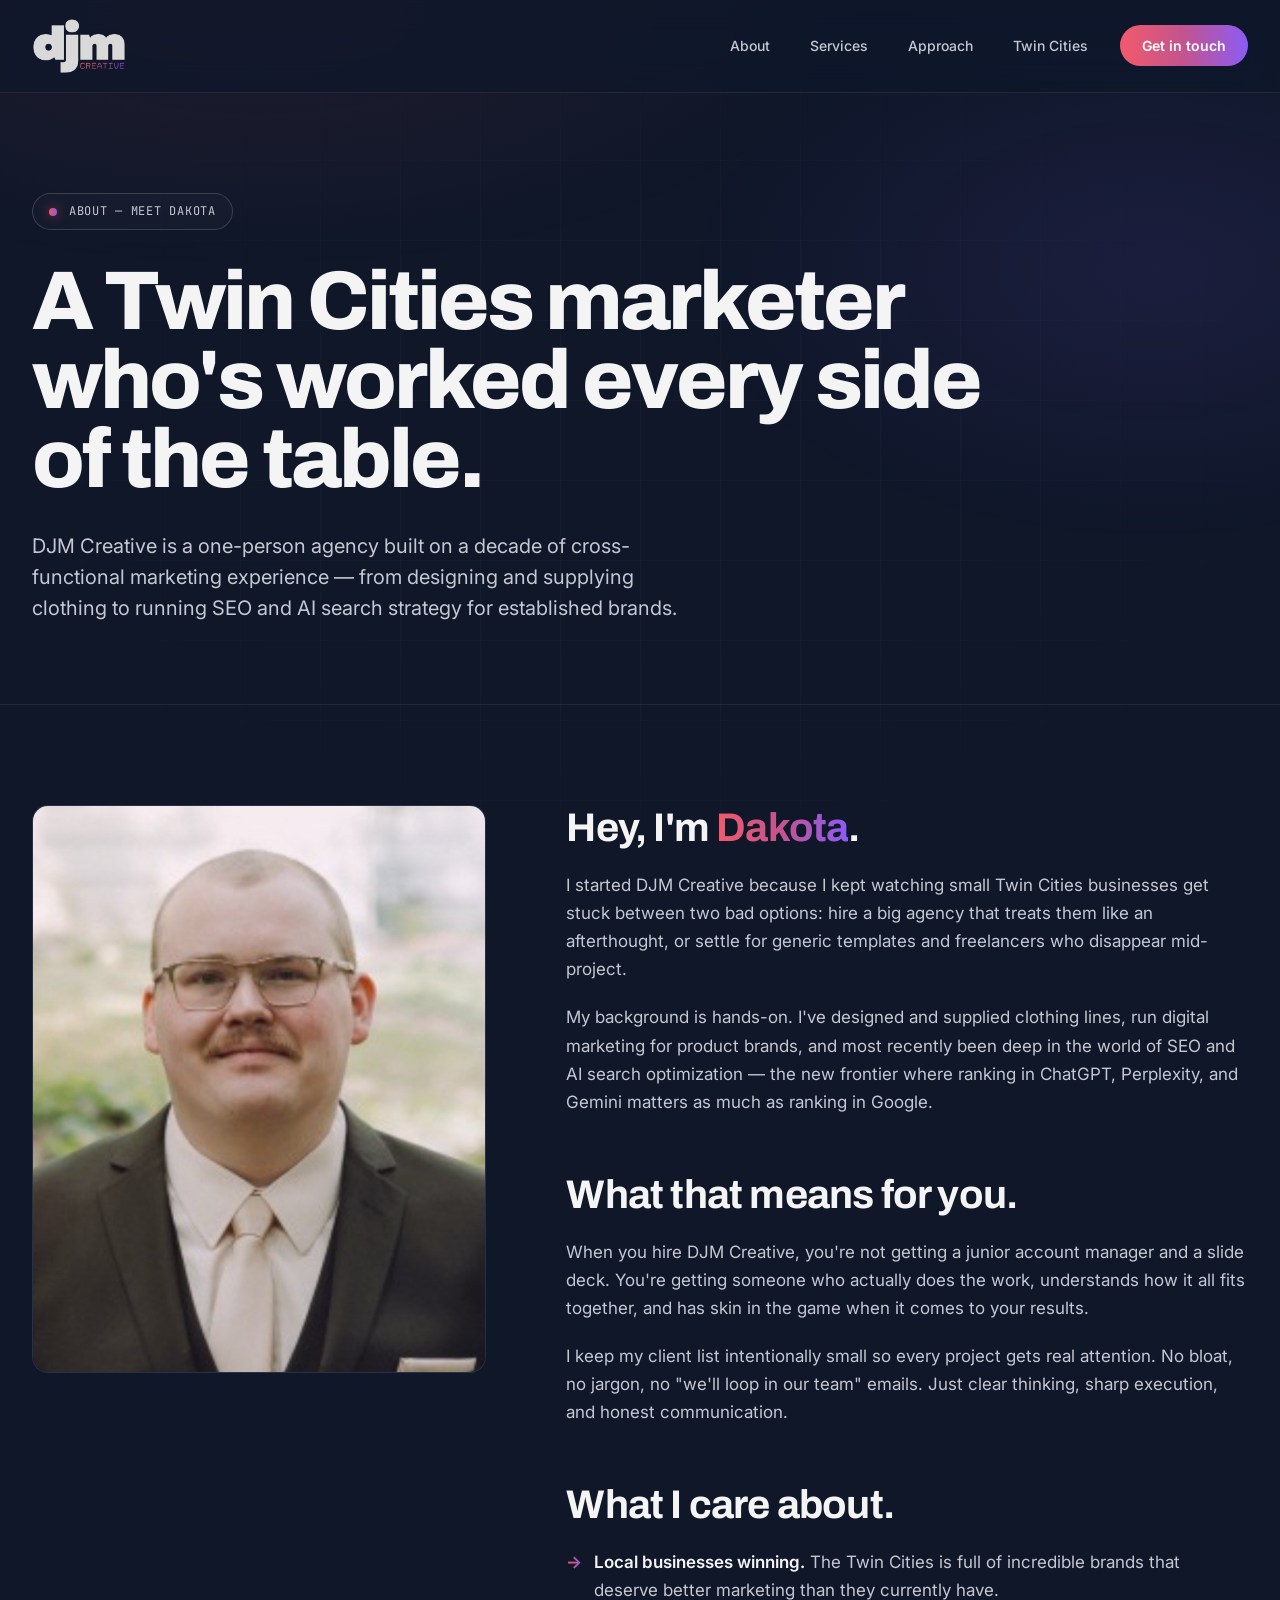
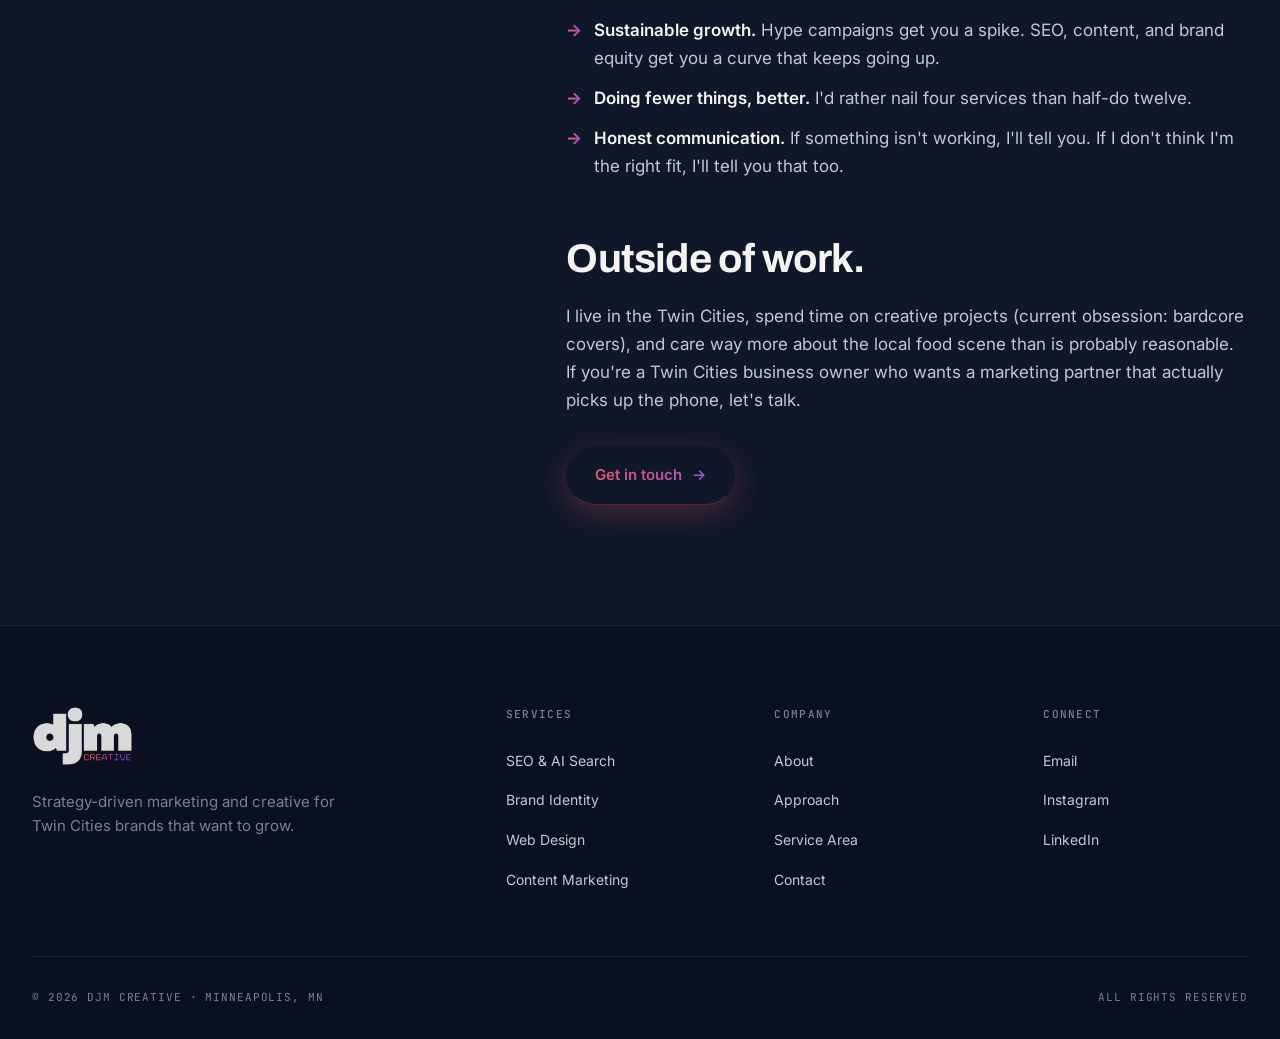
==== about/index.html @ eaad31ca "Add files via upload" ====
<!DOCTYPE html>
<html lang="en">
<head>
  <meta charset="UTF-8">
  <meta name="viewport" content="width=device-width, initial-scale=1.0">
  <title>About DJM Creative | Minneapolis Marketing Agency Founded by Dakota</title>
  <meta name="description" content="Meet Dakota, founder of DJM Creative — a Minneapolis marketing agency built on a decade of hands-on experience across SEO, branding, design, and digital marketing for Twin Cities brands.">
  <meta name="keywords" content="about DJM Creative, Dakota Minneapolis marketing, Twin Cities marketing agency owner, who is DJM Creative">
  <meta name="author" content="DJM Creative">
  <link rel="canonical" href="https://djm-creative.com/about/">

  <meta name="geo.region" content="US-MN">
  <meta name="geo.placename" content="Minneapolis">
  <meta name="geo.position" content="44.9778;-93.2650">
  <meta name="ICBM" content="44.9778, -93.2650">

  <meta property="og:type" content="website">
  <meta property="og:url" content="https://djm-creative.com/about/">
  <meta property="og:title" content="About DJM Creative | Minneapolis Marketing Agency Founded by Dakota">
  <meta property="og:description" content="Meet Dakota, founder of DJM Creative — a Minneapolis marketing agency built on a decade of hands-on experience across SEO, branding, design, and digital marketing for Twin Cities brands.">
  <meta property="og:site_name" content="DJM Creative">
  <meta property="og:locale" content="en_US">
  <meta property="og:image" content="https://djm-creative.com/assets/logo-light.png">

  <meta name="twitter:card" content="summary_large_image">
  <meta name="twitter:title" content="About DJM Creative | Minneapolis Marketing Agency Founded by Dakota">
  <meta name="twitter:description" content="Meet Dakota, founder of DJM Creative — a Minneapolis marketing agency built on a decade of hands-on experience across SEO, branding, design, and digital marketing for Twin Cities brands.">

  <meta name="robots" content="index, follow, max-image-preview:large">
  <meta name="theme-color" content="#0f1729">

  <link rel="icon" type="image/png" href="/assets/logo-light.png">

  <link rel="preconnect" href="https://fonts.googleapis.com">
  <link rel="preconnect" href="https://fonts.gstatic.com" crossorigin>
  <link href="https://fonts.googleapis.com/css2?family=Archivo:wght@400;500;600;700;800;900&family=Inter:wght@300;400;500;600&family=JetBrains+Mono:wght@400;500;600&display=swap" rel="stylesheet">

  <link rel="stylesheet" href="/assets/styles.css">

  <script type="application/ld+json">
  {
    "@context": "https://schema.org",
    "@type": "AboutPage",
    "name": "About DJM Creative",
    "url": "https://djm-creative.com/about/",
    "mainEntity": {
      "@type": "Person",
      "name": "Dakota",
      "jobTitle": "Founder",
      "worksFor": {
        "@type": "Organization",
        "name": "DJM Creative"
      }
    }
  }
  </script>
</head>
<body>
  <header class="nav">
    <div class="nav-inner">
      <a href="/" class="logo-wrap" aria-label="DJM Creative home">
        <img src="/assets/logo-light.png" alt="DJM Creative">
      </a>
      <nav aria-label="Primary">
        <ul class="nav-links">
          <li><a href="/about/">About</a></li>
          <li><a href="/#services">Services</a></li>
          <li><a href="/#approach">Approach</a></li>
          <li><a href="/#locations">Twin Cities</a></li>
          <li class="cta-li"><a href="mailto:dakota@djm-creative.com" class="nav-cta">Get in touch</a></li>
        </ul>
      </nav>
    </div>
  </header>

  <main>
    <section class="page-hero">
      <div class="container">
        <div class="page-hero-tag">
          <span class="dot"></span>
          <span>About — Meet Dakota</span>
        </div>
        <h1 class="page-title">A Twin Cities marketer who's worked every side of the table.</h1>
        <p class="page-lede">
          DJM Creative is a one-person agency built on a decade of cross-functional marketing experience —
          from designing and supplying clothing to running SEO and AI search strategy for established brands.
        </p>
      </div>
    </section>

    <section class="article">
      <div class="container">
        <div class="bio-grid">
          <div class="bio-portrait">
            <img src="/assets/dakota.jpg" alt="Dakota, founder of DJM Creative" style="width:100%; height:100%; object-fit:cover; position:relative; z-index:1; display:block;">
          </div>
          <div class="article-body">
            <h2>Hey, I'm <span>Dakota</span>.</h2>
            <p>
              I started DJM Creative because I kept watching small Twin Cities businesses get stuck between
              two bad options: hire a big agency that treats them like an afterthought, or settle for
              generic templates and freelancers who disappear mid-project.
            </p>
            <p>
              My background is hands-on. I've designed and supplied clothing lines, run digital marketing
              for product brands, and most recently been deep in the world of SEO and AI search optimization —
              the new frontier where ranking in ChatGPT, Perplexity, and Gemini matters as much as ranking in Google.
            </p>
            <h2>What that means for you.</h2>
            <p>
              When you hire DJM Creative, you're not getting a junior account manager and a slide deck.
              You're getting someone who actually does the work, understands how it all fits together,
              and has skin in the game when it comes to your results.
            </p>
            <p>
              I keep my client list intentionally small so every project gets real attention. No bloat,
              no jargon, no "we'll loop in our team" emails. Just clear thinking, sharp execution,
              and honest communication.
            </p>
            <h2>What I care about.</h2>
            <ul>
              <li><strong>Local businesses winning.</strong> The Twin Cities is full of incredible brands that deserve better marketing than they currently have.</li>
              <li><strong>Sustainable growth.</strong> Hype campaigns get you a spike. SEO, content, and brand equity get you a curve that keeps going up.</li>
              <li><strong>Doing fewer things, better.</strong> I'd rather nail four services than half-do twelve.</li>
              <li><strong>Honest communication.</strong> If something isn't working, I'll tell you. If I don't think I'm the right fit, I'll tell you that too.</li>
            </ul>
            <h2>Outside of work.</h2>
            <p>
              I live in the Twin Cities, spend time on creative projects (current obsession: bardcore covers),
              and care way more about the local food scene than is probably reasonable. If you're a Twin Cities
              business owner who wants a marketing partner that actually picks up the phone, let's talk.
            </p>
            <p style="margin-top: 32px;">
              <a href="mailto:dakota@djm-creative.com" class="btn btn-primary" style="display:inline-flex;">
                Get in touch <span class="arrow">→</span>
              </a>
            </p>
          </div>
        </div>
      </div>
    </section>
  </main>

  <footer>
    <div class="container">
      <div class="footer-grid">
        <div class="footer-brand">
          <img src="/assets/logo-light.png" alt="DJM Creative">
          <p class="footer-tagline">Strategy-driven marketing and creative for Twin Cities brands that want to grow.</p>
        </div>
        <div class="footer-col">
          <h4>Services</h4>
          <ul>
            <li><a href="/services/seo/">SEO &amp; AI Search</a></li>
            <li><a href="/services/brand-identity/">Brand Identity</a></li>
            <li><a href="/services/web-design/">Web Design</a></li>
            <li><a href="/services/content-marketing/">Content Marketing</a></li>
          </ul>
        </div>
        <div class="footer-col">
          <h4>Company</h4>
          <ul>
            <li><a href="/about/">About</a></li>
            <li><a href="/#approach">Approach</a></li>
            <li><a href="/#locations">Service Area</a></li>
            <li><a href="mailto:dakota@djm-creative.com">Contact</a></li>
          </ul>
        </div>
        <div class="footer-col">
          <h4>Connect</h4>
          <ul>
            <li><a href="mailto:dakota@djm-creative.com">Email</a></li>
            <li><a href="#">Instagram</a></li>
            <li><a href="#">LinkedIn</a></li>
          </ul>
        </div>
      </div>
      <div class="footer-base">
        <span>© 2026 DJM Creative · Minneapolis, MN</span>
        <span>All rights reserved</span>
      </div>
    </div>
  </footer>

</body>
</html>
---- assets/styles.css ----
:root {
      --bg: #0f1729;
      --bg-soft: #151e36;
      --bg-elev: #1c2742;
      --line: rgba(255,255,255,0.08);
      --line-strong: rgba(255,255,255,0.16);
      --ink: #f4f4f5;
      --ink-soft: #c5c8d3;
      --ink-mute: #7a8198;
      --coral: #f25a6b;
      --purple: #8b5cf6;
      --gradient: linear-gradient(90deg, #f25a6b 0%, #c2548f 50%, #8b5cf6 100%);
      --gradient-soft: linear-gradient(135deg, rgba(242,90,107,0.12) 0%, rgba(139,92,246,0.12) 100%);
      --max: 1280px;
    }

    * { margin: 0; padding: 0; box-sizing: border-box; }
    html { scroll-behavior: smooth; }

    body {
      font-family: 'Inter', -apple-system, sans-serif;
      font-weight: 400;
      font-size: 16px;
      line-height: 1.6;
      color: var(--ink);
      background: var(--bg);
      -webkit-font-smoothing: antialiased;
      text-rendering: optimizeLegibility;
      overflow-x: hidden;
    }

    a { color: inherit; text-decoration: none; }
    img { max-width: 100%; display: block; }

    .container {
      max-width: var(--max);
      margin: 0 auto;
      padding: 0 32px;
    }

    .display {
      font-family: 'Archivo', sans-serif;
      font-weight: 800;
      letter-spacing: -0.035em;
      line-height: 0.95;
    }

    .mono {
      font-family: 'JetBrains Mono', monospace;
      font-weight: 500;
      letter-spacing: 0.04em;
      text-transform: uppercase;
      font-size: 12px;
    }

    .grad-text {
      background: var(--gradient);
      -webkit-background-clip: text;
      background-clip: text;
      -webkit-text-fill-color: transparent;
      color: transparent;
    }

    /* ─────────── BACKGROUND TEXTURE ─────────── */
    body::before {
      content: "";
      position: fixed;
      inset: 0;
      background-image:
        radial-gradient(ellipse 80% 50% at 20% 0%, rgba(242,90,107,0.08), transparent 60%),
        radial-gradient(ellipse 60% 50% at 90% 30%, rgba(139,92,246,0.10), transparent 60%);
      pointer-events: none;
      z-index: 0;
    }
    body::after {
      content: "";
      position: fixed;
      inset: 0;
      background-image:
        linear-gradient(rgba(255,255,255,0.025) 1px, transparent 1px),
        linear-gradient(90deg, rgba(255,255,255,0.025) 1px, transparent 1px);
      background-size: 80px 80px;
      pointer-events: none;
      z-index: 0;
      mask-image: radial-gradient(ellipse at center, black 30%, transparent 80%);
    }
    main, header.nav, footer { position: relative; z-index: 1; }

    /* ─────────── NAV ─────────── */
    header.nav {
      position: sticky;
      top: 0;
      z-index: 100;
      background: rgba(15, 23, 41, 0.75);
      backdrop-filter: blur(16px) saturate(140%);
      -webkit-backdrop-filter: blur(16px) saturate(140%);
      border-bottom: 1px solid var(--line);
    }
    .nav-inner {
      display: flex;
      justify-content: space-between;
      align-items: center;
      padding: 18px 32px;
      max-width: var(--max);
      margin: 0 auto;
    }
    .logo-wrap { display: flex; align-items: center; gap: 0; }
    .logo-wrap img { height: 56px; width: auto; }

    .nav-links {
      display: flex;
      gap: 8px;
      list-style: none;
      align-items: center;
    }
    .nav-links a {
      padding: 10px 16px;
      font-size: 14px;
      font-weight: 500;
      color: var(--ink-soft);
      border-radius: 8px;
      transition: all 0.2s;
    }
    .nav-links a:hover { color: var(--ink); background: var(--line); }
    .nav-cta {
      margin-left: 8px;
      padding: 12px 22px !important;
      background: var(--gradient);
      color: #fff !important;
      border-radius: 100px !important;
      font-weight: 600 !important;
      transition: transform 0.2s !important;
    }
    .nav-cta:hover { background: var(--gradient) !important; transform: translateY(-2px); }

    /* ─────────── HERO ─────────── */
    .hero {
      padding: 120px 0 100px;
      position: relative;
    }
    .hero-tag {
      display: inline-flex;
      align-items: center;
      gap: 12px;
      padding: 8px 16px;
      border: 1px solid var(--line-strong);
      border-radius: 100px;
      font-family: 'JetBrains Mono', monospace;
      font-size: 12px;
      letter-spacing: 0.06em;
      text-transform: uppercase;
      color: var(--ink-soft);
      margin-bottom: 40px;
      background: rgba(255,255,255,0.02);
    }
    .hero-tag .dot {
      width: 8px; height: 8px; border-radius: 50%;
      background: var(--gradient);
      box-shadow: 0 0 12px rgba(242,90,107,0.6);
    }
    h1.hero-title {
      font-family: 'Archivo', sans-serif;
      font-weight: 900;
      font-size: clamp(48px, 8.5vw, 124px);
      line-height: 0.92;
      letter-spacing: -0.04em;
      margin-bottom: 48px;
      max-width: 1100px;
    }
    .hero-row {
      display: grid;
      grid-template-columns: 1fr 1fr;
      gap: 80px;
      align-items: end;
      padding-top: 40px;
      border-top: 1px solid var(--line);
    }
    .hero-lede {
      font-size: 19px;
      line-height: 1.55;
      color: var(--ink-soft);
      max-width: 520px;
    }
    .hero-actions {
      display: flex;
      gap: 12px;
      justify-content: flex-end;
      flex-wrap: wrap;
    }
    .btn {
      display: inline-flex;
      align-items: center;
      gap: 10px;
      padding: 16px 28px;
      border-radius: 100px;
      font-size: 15px;
      font-weight: 600;
      transition: all 0.25s;
      cursor: pointer;
      border: 1px solid transparent;
    }
    .btn-primary {
      background: var(--gradient);
      color: #fff;
      box-shadow: 0 8px 32px rgba(242,90,107,0.25);
    }
    .btn-primary:hover {
      transform: translateY(-2px);
      box-shadow: 0 12px 40px rgba(242,90,107,0.4);
    }
    .btn-secondary {
      border-color: var(--line-strong);
      color: var(--ink);
      background: rgba(255,255,255,0.02);
    }
    .btn-secondary:hover {
      background: rgba(255,255,255,0.06);
      border-color: var(--ink-mute);
    }
    .btn .arrow { transition: transform 0.25s; }
    .btn:hover .arrow { transform: translateX(4px); }

    /* ─────────── MARQUEE ─────────── */
    .strip {
      border-top: 1px solid var(--line);
      border-bottom: 1px solid var(--line);
      padding: 32px 0;
      overflow: hidden;
      background: rgba(255,255,255,0.015);
    }
    .strip-track {
      display: flex;
      gap: 56px;
      animation: scroll 40s linear infinite;
      white-space: nowrap;
      width: max-content;
    }
    .strip-item {
      font-family: 'Archivo', sans-serif;
      font-weight: 700;
      font-size: 28px;
      letter-spacing: -0.02em;
      color: var(--ink-soft);
      display: flex;
      align-items: center;
      gap: 56px;
    }
    .strip-item::after {
      content: "✦";
      font-size: 18px;
      background: var(--gradient);
      -webkit-background-clip: text;
      background-clip: text;
      -webkit-text-fill-color: transparent;
    }
    @keyframes scroll {
      to { transform: translateX(-50%); }
    }

    /* ─────────── SECTIONS ─────────── */
    section { padding: 130px 0; position: relative; }

    .eyebrow {
      display: inline-flex;
      align-items: center;
      gap: 10px;
      font-family: 'JetBrains Mono', monospace;
      font-size: 12px;
      letter-spacing: 0.12em;
      text-transform: uppercase;
      color: var(--ink-mute);
      margin-bottom: 28px;
    }
    .eyebrow::before {
      content: "";
      width: 24px;
      height: 1px;
      background: var(--gradient);
    }
    h2.section-title {
      font-family: 'Archivo', sans-serif;
      font-weight: 800;
      font-size: clamp(40px, 5.5vw, 80px);
      line-height: 1.0;
      letter-spacing: -0.035em;
      max-width: 980px;
    }

    /* ─────────── ABOUT ─────────── */
    .about-grid {
      display: grid;
      grid-template-columns: 1fr 1.2fr;
      gap: 100px;
      align-items: start;
    }
    .about-body p {
      font-size: 18px;
      line-height: 1.65;
      color: var(--ink-soft);
      margin-bottom: 24px;
    }
    .about-stats {
      display: grid;
      grid-template-columns: 1fr 1fr;
      gap: 32px;
      margin-top: 56px;
      padding-top: 40px;
      border-top: 1px solid var(--line);
    }
    .stat-num {
      font-family: 'Archivo', sans-serif;
      font-weight: 800;
      font-size: 64px;
      line-height: 1;
      letter-spacing: -0.04em;
      margin-bottom: 12px;
    }
    .stat-label {
      font-family: 'JetBrains Mono', monospace;
      font-size: 11px;
      color: var(--ink-mute);
      letter-spacing: 0.08em;
      text-transform: uppercase;
    }

    /* ─────────── SERVICES ─────────── */
    .services-header {
      display: flex;
      justify-content: space-between;
      align-items: end;
      gap: 64px;
      margin-bottom: 80px;
      flex-wrap: wrap;
    }
    .services-list {
      border-top: 1px solid var(--line);
    }
    .service-row {
      display: grid;
      grid-template-columns: 80px 1.3fr 2fr auto;
      gap: 40px;
      padding: 36px 0;
      border-bottom: 1px solid var(--line);
      align-items: center;
      transition: padding 0.35s, background 0.35s;
      cursor: pointer;
      position: relative;
    }
    .service-row:hover {
      padding-left: 20px;
      background: linear-gradient(90deg, rgba(255,255,255,0.02), transparent);
    }
    .service-row::before {
      content: "";
      position: absolute;
      left: 0; top: 50%;
      transform: translateY(-50%) scaleY(0);
      width: 3px;
      height: 65%;
      background: var(--gradient);
      transition: transform 0.35s;
      transform-origin: center;
    }
    .service-row:hover::before { transform: translateY(-50%) scaleY(1); }
    .service-num {
      font-family: 'JetBrains Mono', monospace;
      font-size: 14px;
      color: var(--ink-mute);
      letter-spacing: 0.05em;
    }
    .service-title {
      font-family: 'Archivo', sans-serif;
      font-weight: 700;
      font-size: 32px;
      letter-spacing: -0.025em;
      line-height: 1.1;
    }
    .service-desc {
      font-size: 15px;
      color: var(--ink-soft);
      line-height: 1.55;
    }
    .service-arrow {
      width: 48px;
      height: 48px;
      border: 1px solid var(--line-strong);
      border-radius: 50%;
      display: flex;
      align-items: center;
      justify-content: center;
      transition: all 0.35s;
      flex-shrink: 0;
      color: var(--ink-soft);
    }
    .service-row:hover .service-arrow {
      background: var(--gradient);
      color: #fff;
      border-color: transparent;
      transform: rotate(-45deg);
    }

    /* ─────────── APPROACH ─────────── */
    .approach {
      background: var(--bg-soft);
      border-top: 1px solid var(--line);
      border-bottom: 1px solid var(--line);
    }
    .approach-steps {
      display: grid;
      grid-template-columns: repeat(3, 1fr);
      gap: 48px;
      margin-top: 80px;
    }
    .approach-step {
      padding: 32px;
      background: var(--bg-elev);
      border: 1px solid var(--line);
      border-radius: 16px;
      position: relative;
      overflow: hidden;
      transition: transform 0.3s, border-color 0.3s;
    }
    .approach-step:hover {
      transform: translateY(-4px);
      border-color: var(--line-strong);
    }
    .approach-step::after {
      content: "";
      position: absolute;
      top: 0; left: 0; right: 0;
      height: 2px;
      background: var(--gradient);
      transform: scaleX(0);
      transform-origin: left;
      transition: transform 0.4s;
    }
    .approach-step:hover::after { transform: scaleX(1); }
    .step-num {
      font-family: 'JetBrains Mono', monospace;
      font-size: 12px;
      letter-spacing: 0.08em;
      margin-bottom: 28px;
      display: block;
      color: var(--ink-mute);
    }
    .step-num span {
      background: var(--gradient);
      -webkit-background-clip: text;
      background-clip: text;
      -webkit-text-fill-color: transparent;
      font-weight: 600;
    }
    .step-title {
      font-family: 'Archivo', sans-serif;
      font-weight: 700;
      font-size: 26px;
      letter-spacing: -0.02em;
      margin-bottom: 16px;
      line-height: 1.15;
    }
    .step-desc {
      font-size: 15px;
      color: var(--ink-soft);
      line-height: 1.6;
    }

    /* ─────────── QUOTE BLOCK ─────────── */
    .quote-section {
      padding: 100px 0;
    }
    .quote-card {
      max-width: 1000px;
      margin: 0 auto;
      padding: 80px 64px;
      background: var(--bg-soft);
      border-radius: 24px;
      position: relative;
      overflow: hidden;
    }
    .quote-card::before {
      content: "";
      position: absolute;
      top: 32px;
      left: 32px;
      right: 32px;
      height: 3px;
      background: var(--gradient);
      border-radius: 3px;
    }
    .quote-card::after {
      content: "";
      position: absolute;
      top: 32px;
      right: 32px;
      bottom: 32px;
      width: 3px;
      background: var(--gradient);
      border-radius: 3px;
    }
    .quote-text {
      font-family: 'Archivo', sans-serif;
      font-weight: 600;
      font-size: clamp(24px, 3vw, 36px);
      line-height: 1.3;
      letter-spacing: -0.02em;
      max-width: 720px;
      margin-bottom: 32px;
    }
    .quote-author {
      font-family: 'JetBrains Mono', monospace;
      font-size: 13px;
      letter-spacing: 0.08em;
      text-transform: uppercase;
      color: var(--ink-mute);
    }
    .quote-author span {
      color: var(--ink);
      font-weight: 600;
    }

    /* ─────────── LOCATIONS ─────────── */
    .locations-grid {
      display: grid;
      grid-template-columns: 1fr 1fr;
      gap: 100px;
      align-items: start;
      margin-top: 64px;
    }
    .location-item {
      display: flex;
      justify-content: space-between;
      align-items: center;
      padding: 22px 0;
      border-bottom: 1px solid var(--line);
      font-family: 'Archivo', sans-serif;
      font-weight: 600;
      font-size: 22px;
      letter-spacing: -0.01em;
    }
    .location-item:first-child { border-top: 1px solid var(--line); }
    .location-item span {
      color: var(--ink-mute);
      font-size: 12px;
      font-family: 'JetBrains Mono', monospace;
      letter-spacing: 0.06em;
      text-transform: uppercase;
      font-weight: 500;
    }
    .locations-copy p {
      font-size: 17px;
      line-height: 1.65;
      color: var(--ink-soft);
      margin-bottom: 20px;
    }

    /* ─────────── CTA ─────────── */
    .cta {
      padding: 160px 0;
      text-align: center;
      position: relative;
      overflow: hidden;
    }
    .cta::before {
      content: "";
      position: absolute;
      inset: 0;
      background:
        radial-gradient(ellipse 60% 50% at 50% 50%, rgba(242,90,107,0.12), transparent 70%),
        radial-gradient(ellipse 80% 60% at 70% 30%, rgba(139,92,246,0.10), transparent 70%);
      pointer-events: none;
    }
    .cta-inner { position: relative; }
    .cta-title {
      font-family: 'Archivo', sans-serif;
      font-weight: 800;
      font-size: clamp(48px, 9vw, 132px);
      line-height: 0.95;
      letter-spacing: -0.04em;
      margin-bottom: 32px;
    }
    .cta-sub {
      font-size: 19px;
      color: var(--ink-soft);
      max-width: 560px;
      margin: 0 auto 48px;
      line-height: 1.55;
    }
    .cta-actions {
      display: flex;
      gap: 12px;
      justify-content: center;
      flex-wrap: wrap;
    }

    /* ─────────── FOOTER ─────────── */
    footer {
      background: #0a1020;
      padding: 80px 0 32px;
      border-top: 1px solid var(--line);
    }
    .footer-grid {
      display: grid;
      grid-template-columns: 2fr 1fr 1fr 1fr;
      gap: 64px;
      padding-bottom: 64px;
      border-bottom: 1px solid var(--line);
    }
    .footer-brand img { height: 60px; margin-bottom: 24px; }
    .footer-tagline {
      font-size: 15px;
      color: var(--ink-mute);
      max-width: 320px;
      line-height: 1.6;
    }
    .footer-col h4 {
      font-family: 'JetBrains Mono', monospace;
      font-size: 11px;
      letter-spacing: 0.12em;
      text-transform: uppercase;
      color: var(--ink-mute);
      margin-bottom: 24px;
      font-weight: 500;
    }
    .footer-col ul { list-style: none; display: flex; flex-direction: column; gap: 14px; }
    .footer-col a {
      font-size: 14px;
      color: var(--ink-soft);
      transition: color 0.2s;
    }
    .footer-col a:hover {
      background: var(--gradient);
      -webkit-background-clip: text;
      background-clip: text;
      -webkit-text-fill-color: transparent;
    }
    .footer-base {
      display: flex;
      justify-content: space-between;
      padding-top: 32px;
      font-family: 'JetBrains Mono', monospace;
      font-size: 11px;
      letter-spacing: 0.08em;
      text-transform: uppercase;
      color: var(--ink-mute);
      flex-wrap: wrap;
      gap: 16px;
    }

    /* ─────────── RESPONSIVE ─────────── */
    @media (max-width: 960px) {
      .nav-links li:not(.cta-li) { display: none; }
      .hero { padding: 64px 0 64px; }
      .hero-row { grid-template-columns: 1fr; gap: 32px; }
      .hero-actions { justify-content: flex-start; }
      .about-grid { grid-template-columns: 1fr; gap: 48px; }
      .services-header { flex-direction: column; align-items: flex-start; }
      .service-row { grid-template-columns: 40px 1fr; gap: 16px; padding: 28px 0; }
      .service-row .service-desc, .service-row .service-arrow { display: none; }
      .service-title { font-size: 26px; }
      .approach-steps { grid-template-columns: 1fr; gap: 24px; margin-top: 56px; }
      .locations-grid { grid-template-columns: 1fr; gap: 48px; }
      .footer-grid { grid-template-columns: 1fr 1fr; gap: 32px; }
      .quote-card { padding: 56px 32px; }
      section { padding: 80px 0; }
      .container { padding: 0 24px; }
      .nav-inner { padding: 14px 24px; }
      .about-stats { gap: 20px; }
      .stat-num { font-size: 44px; }
    }
    @media (max-width: 540px) {
      .footer-grid { grid-template-columns: 1fr; }
      .about-stats { grid-template-columns: 1fr 1fr; }
      .hero-actions { width: 100%; }
      .btn { flex: 1; justify-content: center; }
    }
    /* ─────────── INTERNAL PAGE STYLES ─────────── */

    /* Page hero (smaller than homepage hero) */
    .page-hero {
      padding: 100px 0 80px;
      border-bottom: 1px solid var(--line);
    }
    .page-hero-tag {
      display: inline-flex;
      align-items: center;
      gap: 12px;
      padding: 8px 16px;
      border: 1px solid var(--line-strong);
      border-radius: 100px;
      font-family: 'JetBrains Mono', monospace;
      font-size: 12px;
      letter-spacing: 0.06em;
      text-transform: uppercase;
      color: var(--ink-soft);
      margin-bottom: 32px;
      background: rgba(255,255,255,0.02);
    }
    .page-hero-tag .dot {
      width: 8px; height: 8px; border-radius: 50%;
      background: var(--gradient);
      box-shadow: 0 0 12px rgba(242,90,107,0.6);
    }
    h1.page-title {
      font-family: 'Archivo', sans-serif;
      font-weight: 800;
      font-size: clamp(40px, 6.5vw, 88px);
      line-height: 0.95;
      letter-spacing: -0.035em;
      margin-bottom: 32px;
      max-width: 960px;
    }
    .page-lede {
      font-size: 20px;
      line-height: 1.55;
      color: var(--ink-soft);
      max-width: 680px;
    }

    /* Article content */
    .article {
      padding: 100px 0;
    }
    .article-grid {
      display: grid;
      grid-template-columns: 280px 1fr;
      gap: 80px;
      align-items: start;
    }
    .article-aside {
      position: sticky;
      top: 120px;
      font-family: 'JetBrains Mono', monospace;
      font-size: 12px;
      letter-spacing: 0.08em;
      text-transform: uppercase;
      color: var(--ink-mute);
    }
    .article-aside ul {
      list-style: none;
      margin-top: 16px;
      display: flex;
      flex-direction: column;
      gap: 10px;
    }
    .article-aside a {
      color: var(--ink-soft);
      transition: color 0.2s;
    }
    .article-aside a:hover {
      background: var(--gradient);
      -webkit-background-clip: text;
      background-clip: text;
      -webkit-text-fill-color: transparent;
    }
    .article-body {
      max-width: 720px;
    }
    .article-body h2 {
      font-family: 'Archivo', sans-serif;
      font-weight: 700;
      font-size: clamp(28px, 3.5vw, 40px);
      letter-spacing: -0.02em;
      line-height: 1.15;
      margin-top: 56px;
      margin-bottom: 20px;
      scroll-margin-top: 100px;
    }
    .article-body h2:first-child { margin-top: 0; }
    .article-body h2 span {
      background: var(--gradient);
      -webkit-background-clip: text;
      background-clip: text;
      -webkit-text-fill-color: transparent;
    }
    .article-body h3 {
      font-family: 'Archivo', sans-serif;
      font-weight: 600;
      font-size: 22px;
      letter-spacing: -0.015em;
      margin-top: 36px;
      margin-bottom: 14px;
    }
    .article-body p {
      font-size: 17px;
      line-height: 1.65;
      color: var(--ink-soft);
      margin-bottom: 20px;
    }
    .article-body ul, .article-body ol {
      margin-bottom: 24px;
      padding-left: 0;
      list-style: none;
    }
    .article-body ul li, .article-body ol li {
      font-size: 17px;
      line-height: 1.65;
      color: var(--ink-soft);
      margin-bottom: 12px;
      padding-left: 28px;
      position: relative;
    }
    .article-body ul li::before {
      content: "→";
      position: absolute;
      left: 0;
      background: var(--gradient);
      -webkit-background-clip: text;
      background-clip: text;
      -webkit-text-fill-color: transparent;
      font-weight: 700;
    }
    .article-body ol {
      counter-reset: item;
    }
    .article-body ol li {
      counter-increment: item;
    }
    .article-body ol li::before {
      content: counter(item, decimal-leading-zero);
      position: absolute;
      left: 0;
      font-family: 'JetBrains Mono', monospace;
      font-size: 13px;
      background: var(--gradient);
      -webkit-background-clip: text;
      background-clip: text;
      -webkit-text-fill-color: transparent;
      font-weight: 700;
    }
    .article-body strong {
      color: var(--ink);
      font-weight: 600;
    }
    .article-body a {
      background: var(--gradient);
      -webkit-background-clip: text;
      background-clip: text;
      -webkit-text-fill-color: transparent;
      font-weight: 600;
      border-bottom: 1px solid rgba(242,90,107,0.3);
      transition: border-color 0.2s;
    }
    .article-body a:hover {
      border-bottom-color: var(--purple);
    }
    .article-body blockquote {
      margin: 32px 0;
      padding: 24px 32px;
      border-left: 3px solid;
      border-image: var(--gradient) 1;
      background: rgba(255,255,255,0.02);
      font-family: 'Archivo', sans-serif;
      font-size: 20px;
      font-weight: 500;
      line-height: 1.4;
      color: var(--ink);
    }

    /* Service highlight grid */
    .highlight-grid {
      display: grid;
      grid-template-columns: repeat(2, 1fr);
      gap: 24px;
      margin: 32px 0;
    }
    .highlight-card {
      padding: 28px;
      background: var(--bg-soft);
      border: 1px solid var(--line);
      border-radius: 12px;
    }
    .highlight-card h4 {
      font-family: 'Archivo', sans-serif;
      font-weight: 700;
      font-size: 18px;
      margin-bottom: 8px;
      letter-spacing: -0.01em;
    }
    .highlight-card p {
      font-size: 14px;
      color: var(--ink-soft);
      line-height: 1.55;
      margin: 0;
    }

    /* About: Dakota photo placeholder + bio layout */
    .bio-grid {
      display: grid;
      grid-template-columns: 1fr 1.5fr;
      gap: 80px;
      align-items: start;
    }
    .bio-portrait {
      aspect-ratio: 4/5;
      background: var(--bg-soft);
      border: 1px solid var(--line);
      border-radius: 16px;
      display: flex;
      align-items: center;
      justify-content: center;
      position: relative;
      overflow: hidden;
    }
    .bio-portrait::before {
      content: "";
      position: absolute;
      inset: 0;
      background: linear-gradient(135deg, rgba(242,90,107,0.08), rgba(139,92,246,0.08));
      z-index: 2;
      pointer-events: none;
    }
    .bio-portrait-placeholder {
      font-family: 'Archivo', sans-serif;
      font-weight: 800;
      font-size: 96px;
      letter-spacing: -0.04em;
      position: relative;
      background: var(--gradient);
      -webkit-background-clip: text;
      background-clip: text;
      -webkit-text-fill-color: transparent;
    }

    /* Contact form */
    .contact-grid {
      display: grid;
      grid-template-columns: 1fr 1.4fr;
      gap: 80px;
      align-items: start;
    }
    .contact-info p {
      font-size: 17px;
      line-height: 1.65;
      color: var(--ink-soft);
      margin-bottom: 20px;
    }
    .contact-info-item {
      display: flex;
      flex-direction: column;
      gap: 4px;
      padding: 20px 0;
      border-bottom: 1px solid var(--line);
    }
    .contact-info-item:first-of-type { border-top: 1px solid var(--line); }
    .contact-info-label {
      font-family: 'JetBrains Mono', monospace;
      font-size: 11px;
      letter-spacing: 0.08em;
      text-transform: uppercase;
      color: var(--ink-mute);
    }
    .contact-info-value {
      font-family: 'Archivo', sans-serif;
      font-size: 18px;
      font-weight: 600;
      letter-spacing: -0.01em;
    }
    .contact-info-value a {
      transition: color 0.2s;
    }
    .contact-info-value a:hover {
      background: var(--gradient);
      -webkit-background-clip: text;
      background-clip: text;
      -webkit-text-fill-color: transparent;
    }

    .form {
      padding: 40px;
      background: var(--bg-soft);
      border: 1px solid var(--line);
      border-radius: 16px;
    }
    .form-row {
      display: grid;
      grid-template-columns: 1fr 1fr;
      gap: 20px;
      margin-bottom: 20px;
    }
    .form-field {
      display: flex;
      flex-direction: column;
      gap: 8px;
      margin-bottom: 20px;
    }
    .form-field.full { grid-column: 1 / -1; }
    .form-field label {
      font-family: 'JetBrains Mono', monospace;
      font-size: 11px;
      letter-spacing: 0.08em;
      text-transform: uppercase;
      color: var(--ink-mute);
    }
    .form-field input,
    .form-field select,
    .form-field textarea {
      width: 100%;
      padding: 14px 16px;
      background: var(--bg);
      border: 1px solid var(--line);
      border-radius: 10px;
      color: var(--ink);
      font-family: 'Inter', sans-serif;
      font-size: 15px;
      transition: border-color 0.2s, background 0.2s;
    }
    .form-field input:focus,
    .form-field select:focus,
    .form-field textarea:focus {
      outline: none;
      border-color: var(--coral);
      background: var(--bg-elev);
    }
    .form-field textarea {
      resize: vertical;
      min-height: 140px;
      font-family: 'Inter', sans-serif;
    }
    .form-submit {
      width: 100%;
      padding: 18px;
      background: var(--gradient);
      color: #fff;
      border: none;
      border-radius: 100px;
      font-family: 'Inter', sans-serif;
      font-size: 15px;
      font-weight: 600;
      cursor: pointer;
      transition: transform 0.2s, box-shadow 0.2s;
      margin-top: 8px;
    }
    .form-submit:hover {
      transform: translateY(-2px);
      box-shadow: 0 8px 24px rgba(242,90,107,0.3);
    }

    /* Service nav: pills linking to other services */
    .service-nav {
      padding: 80px 0;
      border-top: 1px solid var(--line);
      background: var(--bg-soft);
    }
    .service-nav h3 {
      font-family: 'Archivo', sans-serif;
      font-size: 14px;
      letter-spacing: 0.04em;
      text-transform: uppercase;
      color: var(--ink-mute);
      margin-bottom: 24px;
      font-weight: 500;
    }
    .service-nav-links {
      display: flex;
      gap: 12px;
      flex-wrap: wrap;
    }
    .service-pill {
      padding: 12px 22px;
      border: 1px solid var(--line-strong);
      border-radius: 100px;
      font-size: 14px;
      font-weight: 500;
      transition: all 0.25s;
      background: var(--bg);
    }
    .service-pill:hover {
      background: var(--gradient);
      border-color: transparent;
      color: #fff;
      transform: translateY(-2px);
    }

    /* Mobile */
    @media (max-width: 960px) {
      .article-grid { grid-template-columns: 1fr; gap: 32px; }
      .article-aside { position: static; }
      .bio-grid { grid-template-columns: 1fr; gap: 32px; }
      .contact-grid { grid-template-columns: 1fr; gap: 40px; }
      .form { padding: 28px; }
      .form-row { grid-template-columns: 1fr; gap: 0; }
      .highlight-grid { grid-template-columns: 1fr; }
      .page-hero { padding: 64px 0 56px; }
    }
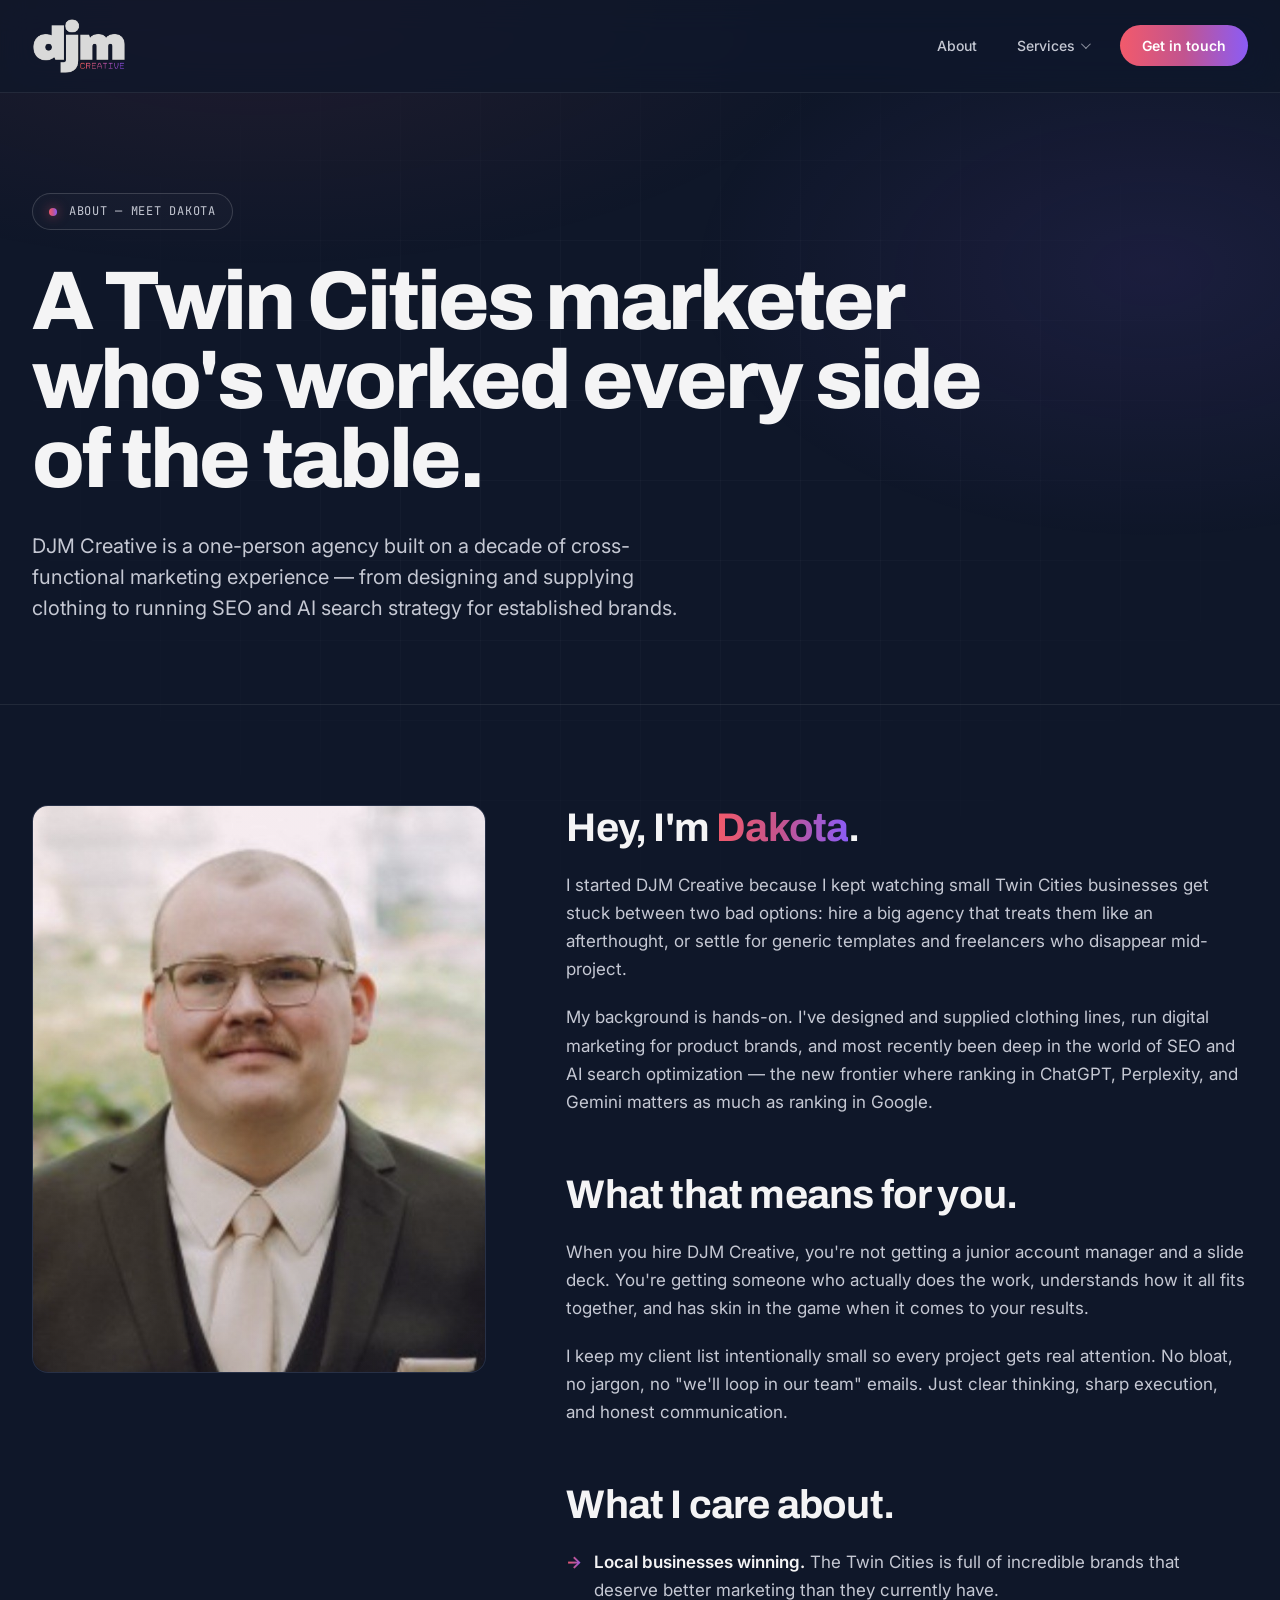
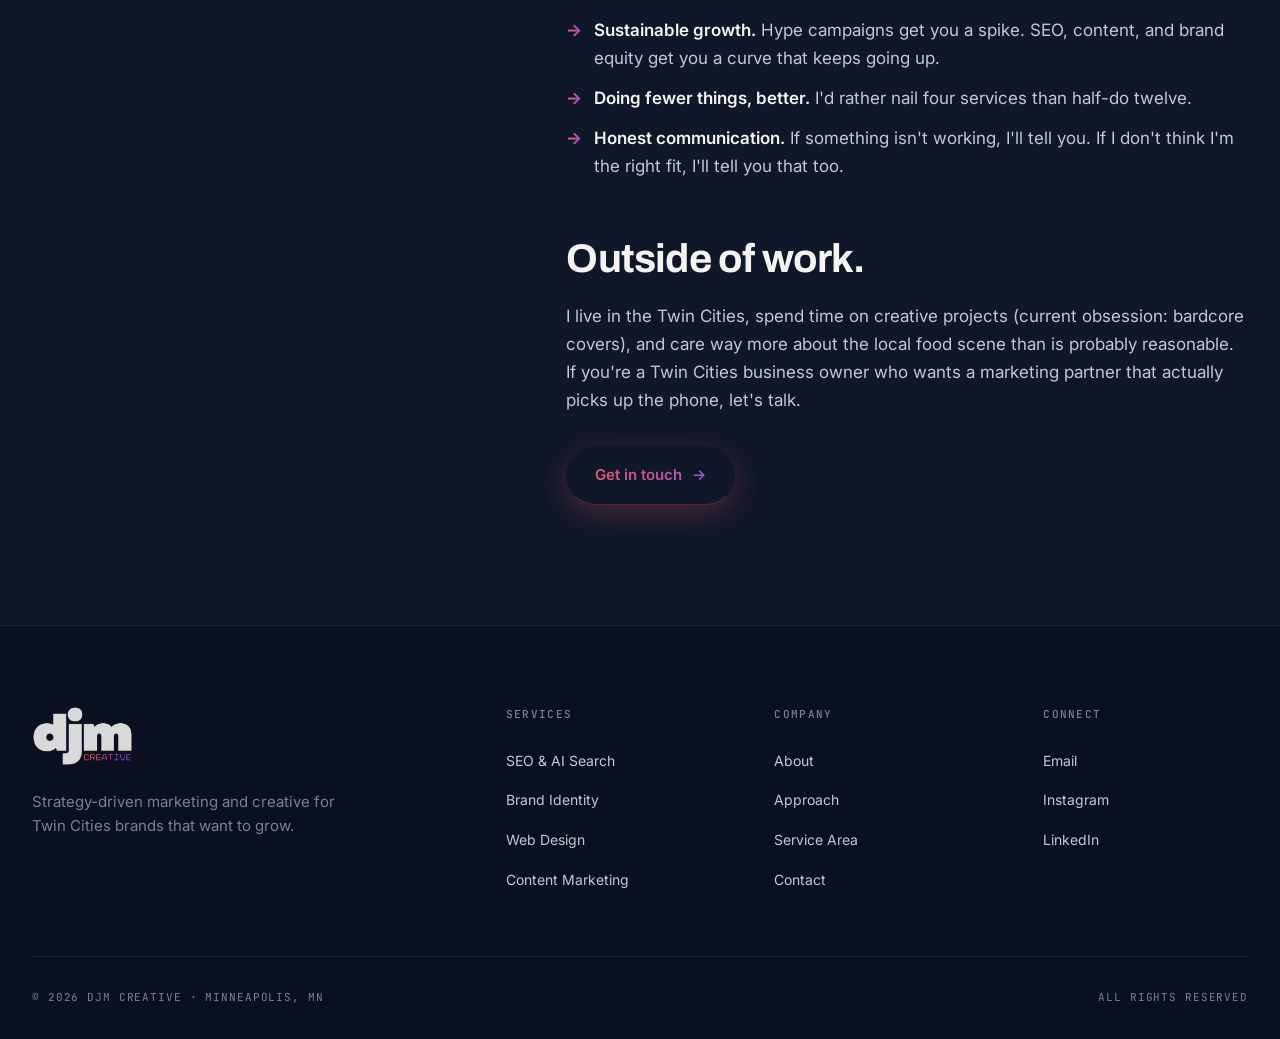
==== commit 543d6a8a: "Add files via upload" ====
--- a/about/index.html
+++ b/about/index.html
@@ -64,9 +64,31 @@
       <nav aria-label="Primary">
         <ul class="nav-links">
           <li><a href="/about/">About</a></li>
-          <li><a href="/#services">Services</a></li>
-          <li><a href="/#approach">Approach</a></li>
-          <li><a href="/#locations">Twin Cities</a></li>
+          <li class="nav-dropdown">
+            <a href="/#services" tabindex="0">Services</a>
+            <ul class="nav-dropdown-menu">
+              <li><a href="/services/merch-apparel/">
+                <span class="nav-dropdown-item-title">Merch &amp; Apparel</span>
+                <span class="nav-dropdown-item-desc">Design · Source · Produce</span>
+              </a></li>
+              <li><a href="/services/seo/">
+                <span class="nav-dropdown-item-title">SEO &amp; AI Search</span>
+                <span class="nav-dropdown-item-desc">Google · ChatGPT · Perplexity</span>
+              </a></li>
+              <li><a href="/services/brand-identity/">
+                <span class="nav-dropdown-item-title">Brand Identity</span>
+                <span class="nav-dropdown-item-desc">Logo · System · Strategy</span>
+              </a></li>
+              <li><a href="/services/web-design/">
+                <span class="nav-dropdown-item-title">Web Design</span>
+                <span class="nav-dropdown-item-desc">Custom · Fast · SEO-ready</span>
+              </a></li>
+              <li><a href="/services/content-marketing/">
+                <span class="nav-dropdown-item-title">Content Marketing</span>
+                <span class="nav-dropdown-item-desc">Blog · Copy · Email</span>
+              </a></li>
+            </ul>
+          </li>
           <li class="cta-li"><a href="mailto:dakota@djm-creative.com" class="nav-cta">Get in touch</a></li>
         </ul>
       </nav>
--- a/assets/styles.css
+++ b/assets/styles.css
@@ -1082,3 +1082,99 @@
       .highlight-grid { grid-template-columns: 1fr; }
       .page-hero { padding: 64px 0 56px; }
     }
+
+    /* ─────────── DROPDOWN NAV ─────────── */
+    .nav-dropdown {
+      position: relative;
+    }
+    .nav-dropdown > a {
+      display: inline-flex;
+      align-items: center;
+      gap: 6px;
+      cursor: pointer;
+    }
+    .nav-dropdown > a::after {
+      content: "";
+      width: 6px;
+      height: 6px;
+      border-right: 1.5px solid currentColor;
+      border-bottom: 1.5px solid currentColor;
+      transform: rotate(45deg) translateY(-2px);
+      transition: transform 0.2s;
+      opacity: 0.7;
+    }
+    .nav-dropdown:hover > a::after,
+    .nav-dropdown:focus-within > a::after {
+      transform: rotate(-135deg) translateY(-2px);
+    }
+    .nav-dropdown-menu {
+      position: absolute;
+      top: calc(100% + 12px);
+      left: 50%;
+      transform: translateX(-50%) translateY(-8px);
+      min-width: 260px;
+      padding: 12px;
+      background: var(--bg-elev);
+      border: 1px solid var(--line-strong);
+      border-radius: 14px;
+      list-style: none;
+      display: flex;
+      flex-direction: column;
+      gap: 2px;
+      opacity: 0;
+      visibility: hidden;
+      pointer-events: none;
+      transition: opacity 0.2s, visibility 0.2s, transform 0.2s;
+      box-shadow: 0 20px 50px rgba(0,0,0,0.35), 0 0 0 1px rgba(255,255,255,0.02);
+      z-index: 200;
+    }
+    .nav-dropdown:hover .nav-dropdown-menu,
+    .nav-dropdown:focus-within .nav-dropdown-menu {
+      opacity: 1;
+      visibility: visible;
+      pointer-events: auto;
+      transform: translateX(-50%) translateY(0);
+    }
+    /* Invisible hover bridge so the menu doesn't close when moving cursor down */
+    .nav-dropdown::before {
+      content: "";
+      position: absolute;
+      top: 100%;
+      left: 0;
+      right: 0;
+      height: 14px;
+    }
+    .nav-dropdown-menu li { width: 100%; }
+    .nav-dropdown-menu a {
+      display: flex;
+      flex-direction: column;
+      gap: 2px;
+      padding: 12px 14px !important;
+      border-radius: 8px;
+      width: 100%;
+    }
+    .nav-dropdown-menu a:hover {
+      background: var(--bg-soft) !important;
+    }
+    .nav-dropdown-item-title {
+      font-size: 14px;
+      font-weight: 600;
+      color: var(--ink);
+    }
+    .nav-dropdown-item-desc {
+      font-family: 'JetBrains Mono', monospace;
+      font-size: 10px;
+      letter-spacing: 0.06em;
+      text-transform: uppercase;
+      color: var(--ink-mute);
+    }
+    .nav-dropdown-menu a:hover .nav-dropdown-item-title {
+      background: var(--gradient);
+      -webkit-background-clip: text;
+      background-clip: text;
+      -webkit-text-fill-color: transparent;
+    }
+
+    @media (max-width: 960px) {
+      .nav-dropdown-menu { display: none; } /* hidden on mobile, services accessible via homepage */
+    }
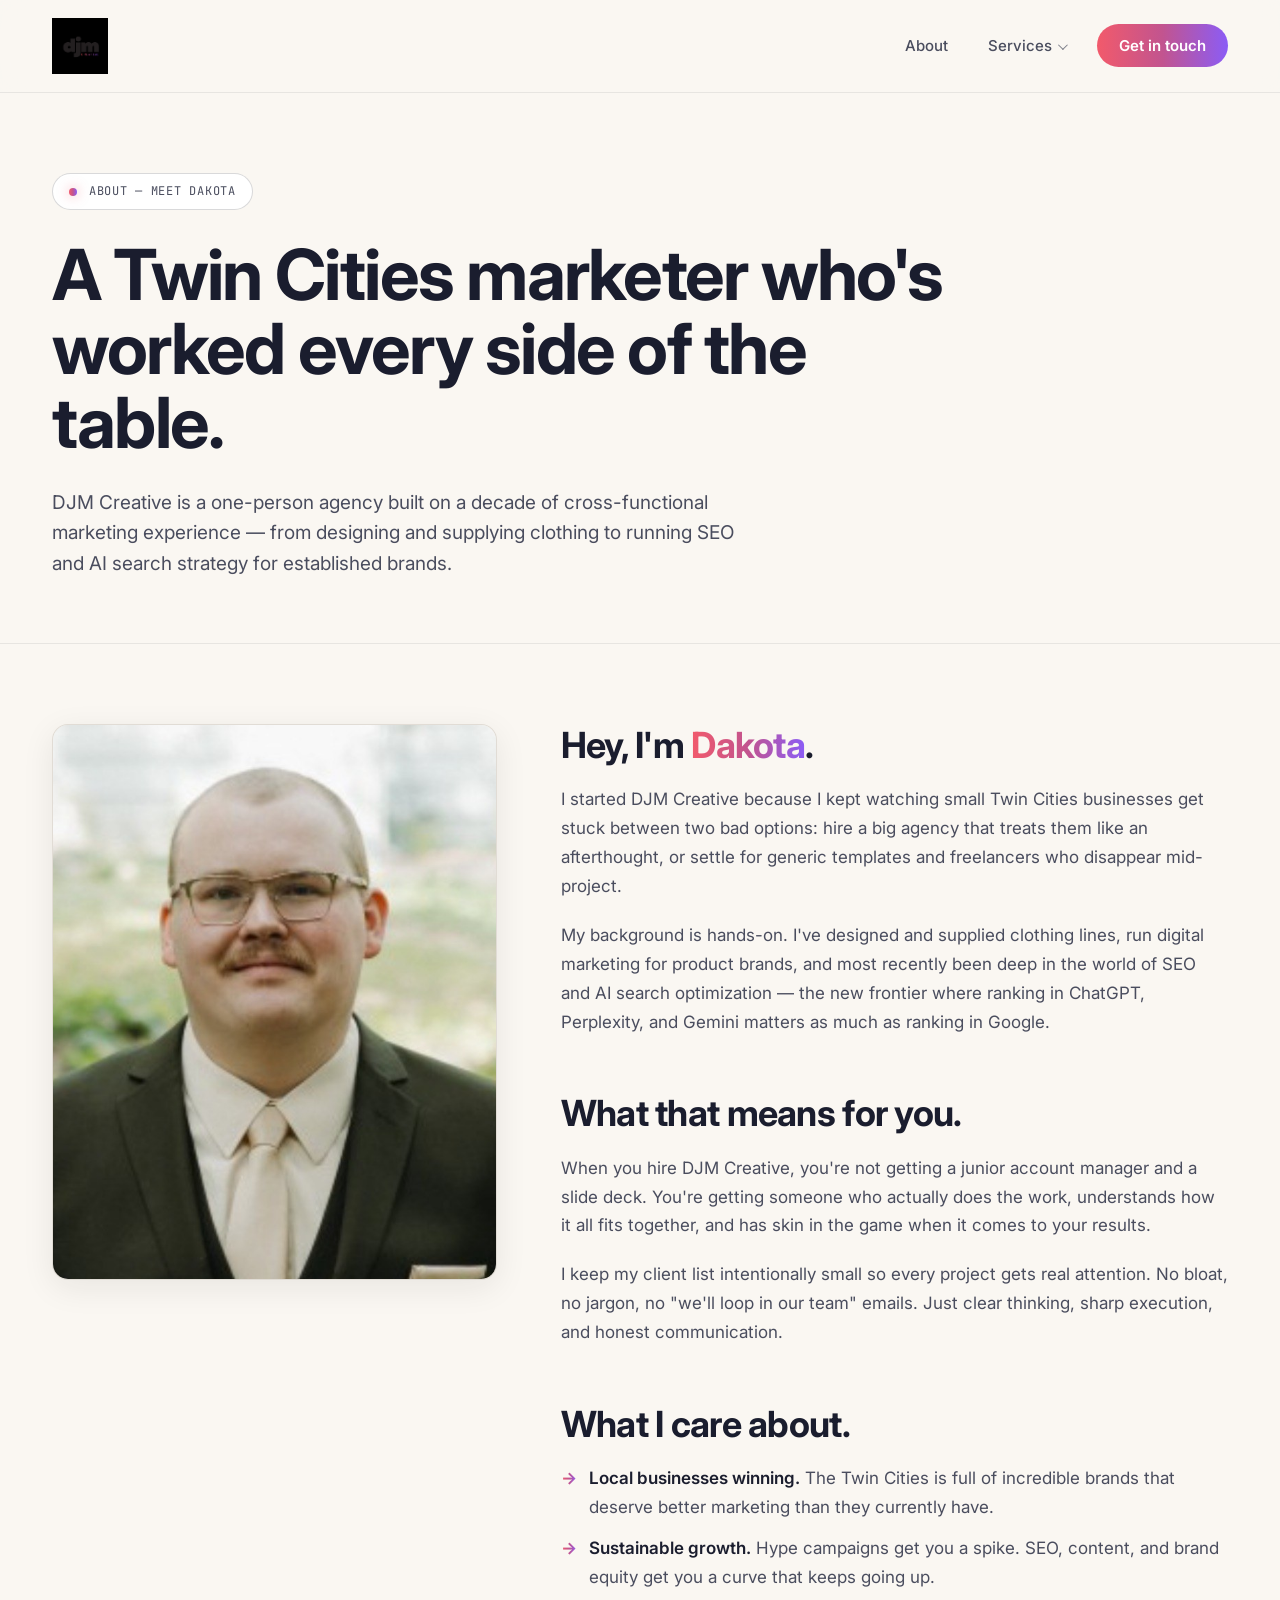
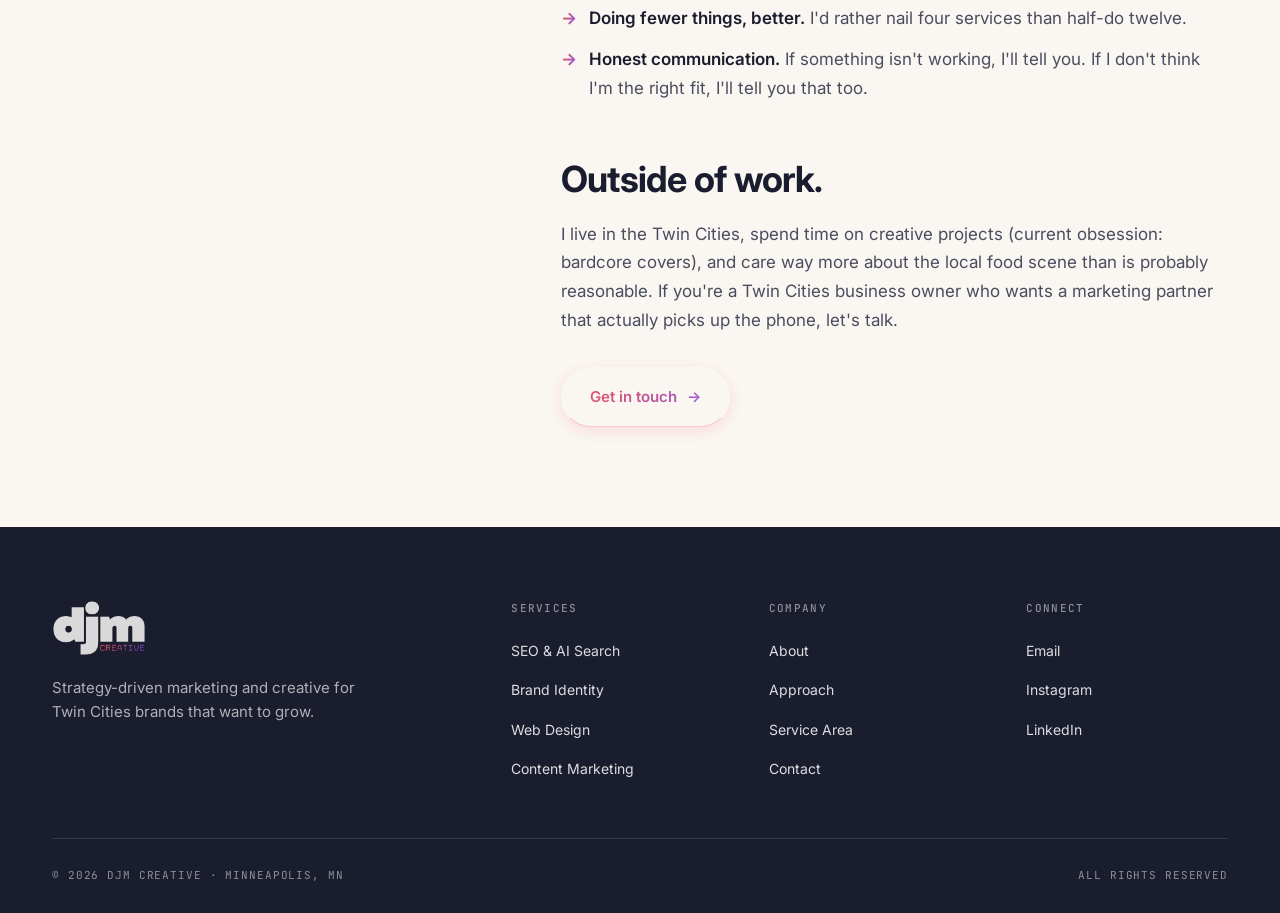
==== commit 1b1d3f10: "Add files via upload" ====
--- a/about/index.html
+++ b/about/index.html
@@ -27,13 +27,13 @@
   <meta name="twitter:description" content="Meet Dakota, founder of DJM Creative — a Minneapolis marketing agency built on a decade of hands-on experience across SEO, branding, design, and digital marketing for Twin Cities brands.">
 
   <meta name="robots" content="index, follow, max-image-preview:large">
-  <meta name="theme-color" content="#0f1729">
-
-  <link rel="icon" type="image/png" href="/assets/logo-light.png">
+  <meta name="theme-color" content="#faf7f2">
+
+  <link rel="icon" type="image/png" href="/assets/logo-dark.png">
 
   <link rel="preconnect" href="https://fonts.googleapis.com">
   <link rel="preconnect" href="https://fonts.gstatic.com" crossorigin>
-  <link href="https://fonts.googleapis.com/css2?family=Archivo:wght@400;500;600;700;800;900&family=Inter:wght@300;400;500;600&family=JetBrains+Mono:wght@400;500;600&display=swap" rel="stylesheet">
+  <link href="https://fonts.googleapis.com/css2?family=Inter:wght@300;400;500;600;700;800&family=JetBrains+Mono:wght@400;500;600&display=swap" rel="stylesheet">
 
   <link rel="stylesheet" href="/assets/styles.css">
 
@@ -59,7 +59,7 @@
   <header class="nav">
     <div class="nav-inner">
       <a href="/" class="logo-wrap" aria-label="DJM Creative home">
-        <img src="/assets/logo-light.png" alt="DJM Creative">
+        <img src="/assets/logo-dark.png" alt="DJM Creative">
       </a>
       <nav aria-label="Primary">
         <ul class="nav-links">
@@ -114,7 +114,7 @@
       <div class="container">
         <div class="bio-grid">
           <div class="bio-portrait">
-            <img src="/assets/dakota.jpg" alt="Dakota, founder of DJM Creative" style="width:100%; height:100%; object-fit:cover; position:relative; z-index:1; display:block;">
+            <img src="/assets/dakota.jpg" alt="Dakota, founder of DJM Creative">
           </div>
           <div class="article-body">
             <h2>Hey, I'm <span>Dakota</span>.</h2>
--- a/assets/styles.css
+++ b/assets/styles.css
@@ -1,26 +1,23 @@
-:root {
-      --bg: #0f1729;
-      --bg-soft: #151e36;
-      --bg-elev: #1c2742;
-      --line: rgba(255,255,255,0.08);
-      --line-strong: rgba(255,255,255,0.16);
-      --ink: #f4f4f5;
-      --ink-soft: #c5c8d3;
-      --ink-mute: #7a8198;
+    :root {
+      --bg: #faf7f2;
+      --bg-soft: #f3eee5;
+      --bg-elev: #ffffff;
+      --line: rgba(20, 20, 30, 0.08);
+      --line-strong: rgba(20, 20, 30, 0.16);
+      --ink: #1a1d2e;
+      --ink-soft: #4a4d5e;
+      --ink-mute: #8a8d9d;
       --coral: #f25a6b;
       --purple: #8b5cf6;
       --gradient: linear-gradient(90deg, #f25a6b 0%, #c2548f 50%, #8b5cf6 100%);
-      --gradient-soft: linear-gradient(135deg, rgba(242,90,107,0.12) 0%, rgba(139,92,246,0.12) 100%);
-      --max: 1280px;
-    }
-
+      --max: 1240px;
+    }
     * { margin: 0; padding: 0; box-sizing: border-box; }
     html { scroll-behavior: smooth; }
-
     body {
       font-family: 'Inter', -apple-system, sans-serif;
       font-weight: 400;
-      font-size: 16px;
+      font-size: 17px;
       line-height: 1.6;
       color: var(--ink);
       background: var(--bg);
@@ -28,1153 +25,247 @@
       text-rendering: optimizeLegibility;
       overflow-x: hidden;
     }
-
     a { color: inherit; text-decoration: none; }
     img { max-width: 100%; display: block; }
-
-    .container {
-      max-width: var(--max);
-      margin: 0 auto;
-      padding: 0 32px;
-    }
-
-    .display {
-      font-family: 'Archivo', sans-serif;
-      font-weight: 800;
-      letter-spacing: -0.035em;
-      line-height: 0.95;
-    }
-
-    .mono {
-      font-family: 'JetBrains Mono', monospace;
-      font-weight: 500;
-      letter-spacing: 0.04em;
-      text-transform: uppercase;
-      font-size: 12px;
-    }
-
-    .grad-text {
-      background: var(--gradient);
-      -webkit-background-clip: text;
-      background-clip: text;
-      -webkit-text-fill-color: transparent;
-      color: transparent;
-    }
-
-    /* ─────────── BACKGROUND TEXTURE ─────────── */
-    body::before {
-      content: "";
-      position: fixed;
-      inset: 0;
-      background-image:
-        radial-gradient(ellipse 80% 50% at 20% 0%, rgba(242,90,107,0.08), transparent 60%),
-        radial-gradient(ellipse 60% 50% at 90% 30%, rgba(139,92,246,0.10), transparent 60%);
-      pointer-events: none;
-      z-index: 0;
-    }
-    body::after {
-      content: "";
-      position: fixed;
-      inset: 0;
-      background-image:
-        linear-gradient(rgba(255,255,255,0.025) 1px, transparent 1px),
-        linear-gradient(90deg, rgba(255,255,255,0.025) 1px, transparent 1px);
-      background-size: 80px 80px;
-      pointer-events: none;
-      z-index: 0;
-      mask-image: radial-gradient(ellipse at center, black 30%, transparent 80%);
-    }
-    main, header.nav, footer { position: relative; z-index: 1; }
-
-    /* ─────────── NAV ─────────── */
+    .container { max-width: var(--max); margin: 0 auto; padding: 0 32px; }
+    .mono { font-family: 'JetBrains Mono', monospace; font-weight: 500; letter-spacing: 0.04em; text-transform: uppercase; font-size: 12px; }
+    .grad-text { background: var(--gradient); -webkit-background-clip: text; background-clip: text; -webkit-text-fill-color: transparent; color: transparent; }
+
+    /* NAV */
     header.nav {
-      position: sticky;
-      top: 0;
-      z-index: 100;
-      background: rgba(15, 23, 41, 0.75);
+      position: sticky; top: 0; z-index: 100;
+      background: rgba(250, 247, 242, 0.85);
       backdrop-filter: blur(16px) saturate(140%);
       -webkit-backdrop-filter: blur(16px) saturate(140%);
       border-bottom: 1px solid var(--line);
     }
-    .nav-inner {
-      display: flex;
-      justify-content: space-between;
-      align-items: center;
-      padding: 18px 32px;
-      max-width: var(--max);
-      margin: 0 auto;
-    }
-    .logo-wrap { display: flex; align-items: center; gap: 0; }
+    .nav-inner { display: flex; justify-content: space-between; align-items: center; padding: 18px 32px; max-width: var(--max); margin: 0 auto; }
+    .logo-wrap { display: flex; align-items: center; }
     .logo-wrap img { height: 56px; width: auto; }
-
-    .nav-links {
-      display: flex;
-      gap: 8px;
-      list-style: none;
-      align-items: center;
-    }
-    .nav-links a {
-      padding: 10px 16px;
-      font-size: 14px;
-      font-weight: 500;
-      color: var(--ink-soft);
-      border-radius: 8px;
-      transition: all 0.2s;
-    }
+    .nav-links { display: flex; gap: 8px; list-style: none; align-items: center; }
+    .nav-links a { padding: 10px 16px; font-size: 15px; font-weight: 500; color: var(--ink-soft); border-radius: 8px; transition: all 0.2s; }
     .nav-links a:hover { color: var(--ink); background: var(--line); }
-    .nav-cta {
-      margin-left: 8px;
-      padding: 12px 22px !important;
-      background: var(--gradient);
-      color: #fff !important;
-      border-radius: 100px !important;
-      font-weight: 600 !important;
-      transition: transform 0.2s !important;
-    }
-    .nav-cta:hover { background: var(--gradient) !important; transform: translateY(-2px); }
-
-    /* ─────────── HERO ─────────── */
-    .hero {
-      padding: 120px 0 100px;
-      position: relative;
-    }
-    .hero-tag {
-      display: inline-flex;
-      align-items: center;
-      gap: 12px;
-      padding: 8px 16px;
-      border: 1px solid var(--line-strong);
-      border-radius: 100px;
-      font-family: 'JetBrains Mono', monospace;
-      font-size: 12px;
-      letter-spacing: 0.06em;
-      text-transform: uppercase;
-      color: var(--ink-soft);
-      margin-bottom: 40px;
-      background: rgba(255,255,255,0.02);
-    }
-    .hero-tag .dot {
-      width: 8px; height: 8px; border-radius: 50%;
-      background: var(--gradient);
-      box-shadow: 0 0 12px rgba(242,90,107,0.6);
-    }
-    h1.hero-title {
-      font-family: 'Archivo', sans-serif;
-      font-weight: 900;
-      font-size: clamp(48px, 8.5vw, 124px);
-      line-height: 0.92;
-      letter-spacing: -0.04em;
-      margin-bottom: 48px;
-      max-width: 1100px;
-    }
-    .hero-row {
-      display: grid;
-      grid-template-columns: 1fr 1fr;
-      gap: 80px;
-      align-items: end;
-      padding-top: 40px;
-      border-top: 1px solid var(--line);
-    }
-    .hero-lede {
-      font-size: 19px;
-      line-height: 1.55;
-      color: var(--ink-soft);
-      max-width: 520px;
-    }
-    .hero-actions {
-      display: flex;
-      gap: 12px;
-      justify-content: flex-end;
-      flex-wrap: wrap;
-    }
-    .btn {
-      display: inline-flex;
-      align-items: center;
-      gap: 10px;
-      padding: 16px 28px;
-      border-radius: 100px;
-      font-size: 15px;
-      font-weight: 600;
-      transition: all 0.25s;
-      cursor: pointer;
-      border: 1px solid transparent;
-    }
-    .btn-primary {
-      background: var(--gradient);
-      color: #fff;
-      box-shadow: 0 8px 32px rgba(242,90,107,0.25);
-    }
-    .btn-primary:hover {
-      transform: translateY(-2px);
-      box-shadow: 0 12px 40px rgba(242,90,107,0.4);
-    }
-    .btn-secondary {
-      border-color: var(--line-strong);
-      color: var(--ink);
-      background: rgba(255,255,255,0.02);
-    }
-    .btn-secondary:hover {
-      background: rgba(255,255,255,0.06);
-      border-color: var(--ink-mute);
-    }
+    .nav-cta { margin-left: 8px; padding: 12px 22px !important; background: var(--gradient); color: #fff !important; border-radius: 100px !important; font-weight: 600 !important; transition: transform 0.2s, box-shadow 0.2s !important; }
+    .nav-cta:hover { background: var(--gradient) !important; transform: translateY(-2px); box-shadow: 0 6px 20px rgba(242,90,107,0.25); }
+
+    /* DROPDOWN */
+    .nav-dropdown { position: relative; }
+    .nav-dropdown > a { display: inline-flex; align-items: center; gap: 6px; cursor: pointer; }
+    .nav-dropdown > a::after { content: ""; width: 6px; height: 6px; border-right: 1.5px solid currentColor; border-bottom: 1.5px solid currentColor; transform: rotate(45deg) translateY(-2px); transition: transform 0.2s; opacity: 0.7; }
+    .nav-dropdown:hover > a::after, .nav-dropdown:focus-within > a::after { transform: rotate(-135deg) translateY(-2px); }
+    .nav-dropdown-menu { position: absolute; top: calc(100% + 12px); left: 50%; transform: translateX(-50%) translateY(-8px); min-width: 280px; padding: 12px; background: #ffffff; border: 1px solid var(--line); border-radius: 16px; list-style: none; display: flex; flex-direction: column; gap: 2px; opacity: 0; visibility: hidden; pointer-events: none; transition: opacity 0.2s, visibility 0.2s, transform 0.2s; box-shadow: 0 20px 50px rgba(20,20,30,0.10), 0 0 0 1px rgba(20,20,30,0.02); z-index: 200; }
+    .nav-dropdown:hover .nav-dropdown-menu, .nav-dropdown:focus-within .nav-dropdown-menu { opacity: 1; visibility: visible; pointer-events: auto; transform: translateX(-50%) translateY(0); }
+    .nav-dropdown::before { content: ""; position: absolute; top: 100%; left: 0; right: 0; height: 14px; }
+    .nav-dropdown-menu li { width: 100%; }
+    .nav-dropdown-menu a { display: flex; flex-direction: column; gap: 2px; padding: 12px 14px !important; border-radius: 10px; width: 100%; }
+    .nav-dropdown-menu a:hover { background: var(--bg-soft) !important; }
+    .nav-dropdown-item-title { font-size: 15px; font-weight: 600; color: var(--ink); }
+    .nav-dropdown-item-desc { font-family: 'JetBrains Mono', monospace; font-size: 10px; letter-spacing: 0.06em; text-transform: uppercase; color: var(--ink-mute); }
+    .nav-dropdown-menu a:hover .nav-dropdown-item-title { background: var(--gradient); -webkit-background-clip: text; background-clip: text; -webkit-text-fill-color: transparent; }
+
+    /* HERO */
+    .hero { padding: 100px 0 80px; position: relative; }
+    .hero-tag { display: inline-flex; align-items: center; gap: 12px; padding: 8px 16px; border: 1px solid var(--line-strong); border-radius: 100px; font-family: 'JetBrains Mono', monospace; font-size: 12px; letter-spacing: 0.06em; text-transform: uppercase; color: var(--ink-soft); margin-bottom: 36px; background: #ffffff; }
+    .hero-tag .dot { width: 8px; height: 8px; border-radius: 50%; background: var(--gradient); box-shadow: 0 0 12px rgba(242,90,107,0.5); }
+    h1.hero-title { font-family: 'Inter', sans-serif; font-weight: 700; font-size: clamp(40px, 6.5vw, 84px); line-height: 1.02; letter-spacing: -0.025em; margin-bottom: 32px; max-width: 1000px; color: var(--ink); }
+    .hero-row { display: grid; grid-template-columns: 1.4fr 1fr; gap: 64px; align-items: end; padding-top: 40px; border-top: 1px solid var(--line); }
+    .hero-lede { font-size: 20px; line-height: 1.55; color: var(--ink-soft); max-width: 580px; }
+    .hero-actions { display: flex; gap: 12px; justify-content: flex-end; flex-wrap: wrap; }
+
+    /* BUTTONS */
+    .btn { display: inline-flex; align-items: center; gap: 10px; padding: 16px 28px; border-radius: 100px; font-size: 15px; font-weight: 600; transition: all 0.25s; cursor: pointer; border: 1px solid transparent; }
+    .btn-primary { background: var(--gradient); color: #fff; box-shadow: 0 4px 16px rgba(242,90,107,0.18); }
+    .btn-primary:hover { transform: translateY(-2px); box-shadow: 0 10px 28px rgba(242,90,107,0.3); }
+    .btn-secondary { border-color: var(--line-strong); color: var(--ink); background: #ffffff; }
+    .btn-secondary:hover { background: var(--bg-soft); border-color: var(--ink-soft); }
     .btn .arrow { transition: transform 0.25s; }
     .btn:hover .arrow { transform: translateX(4px); }
 
-    /* ─────────── MARQUEE ─────────── */
-    .strip {
-      border-top: 1px solid var(--line);
-      border-bottom: 1px solid var(--line);
-      padding: 32px 0;
-      overflow: hidden;
-      background: rgba(255,255,255,0.015);
-    }
-    .strip-track {
-      display: flex;
-      gap: 56px;
-      animation: scroll 40s linear infinite;
-      white-space: nowrap;
-      width: max-content;
-    }
-    .strip-item {
-      font-family: 'Archivo', sans-serif;
-      font-weight: 700;
-      font-size: 28px;
-      letter-spacing: -0.02em;
-      color: var(--ink-soft);
-      display: flex;
-      align-items: center;
-      gap: 56px;
-    }
-    .strip-item::after {
-      content: "✦";
-      font-size: 18px;
-      background: var(--gradient);
-      -webkit-background-clip: text;
-      background-clip: text;
-      -webkit-text-fill-color: transparent;
-    }
-    @keyframes scroll {
-      to { transform: translateX(-50%); }
-    }
-
-    /* ─────────── SECTIONS ─────────── */
-    section { padding: 130px 0; position: relative; }
-
-    .eyebrow {
-      display: inline-flex;
-      align-items: center;
-      gap: 10px;
-      font-family: 'JetBrains Mono', monospace;
-      font-size: 12px;
-      letter-spacing: 0.12em;
-      text-transform: uppercase;
-      color: var(--ink-mute);
-      margin-bottom: 28px;
-    }
-    .eyebrow::before {
-      content: "";
-      width: 24px;
-      height: 1px;
-      background: var(--gradient);
-    }
-    h2.section-title {
-      font-family: 'Archivo', sans-serif;
-      font-weight: 800;
-      font-size: clamp(40px, 5.5vw, 80px);
-      line-height: 1.0;
-      letter-spacing: -0.035em;
-      max-width: 980px;
-    }
-
-    /* ─────────── ABOUT ─────────── */
-    .about-grid {
-      display: grid;
-      grid-template-columns: 1fr 1.2fr;
-      gap: 100px;
-      align-items: start;
-    }
-    .about-body p {
-      font-size: 18px;
-      line-height: 1.65;
-      color: var(--ink-soft);
-      margin-bottom: 24px;
-    }
-    .about-stats {
-      display: grid;
-      grid-template-columns: 1fr 1fr;
-      gap: 32px;
-      margin-top: 56px;
-      padding-top: 40px;
-      border-top: 1px solid var(--line);
-    }
-    .stat-num {
-      font-family: 'Archivo', sans-serif;
-      font-weight: 800;
-      font-size: 64px;
-      line-height: 1;
-      letter-spacing: -0.04em;
-      margin-bottom: 12px;
-    }
-    .stat-label {
-      font-family: 'JetBrains Mono', monospace;
-      font-size: 11px;
-      color: var(--ink-mute);
-      letter-spacing: 0.08em;
-      text-transform: uppercase;
-    }
-
-    /* ─────────── SERVICES ─────────── */
-    .services-header {
-      display: flex;
-      justify-content: space-between;
-      align-items: end;
-      gap: 64px;
-      margin-bottom: 80px;
-      flex-wrap: wrap;
-    }
-    .services-list {
-      border-top: 1px solid var(--line);
-    }
-    .service-row {
-      display: grid;
-      grid-template-columns: 80px 1.3fr 2fr auto;
-      gap: 40px;
-      padding: 36px 0;
-      border-bottom: 1px solid var(--line);
-      align-items: center;
-      transition: padding 0.35s, background 0.35s;
-      cursor: pointer;
-      position: relative;
-    }
-    .service-row:hover {
-      padding-left: 20px;
-      background: linear-gradient(90deg, rgba(255,255,255,0.02), transparent);
-    }
-    .service-row::before {
-      content: "";
-      position: absolute;
-      left: 0; top: 50%;
-      transform: translateY(-50%) scaleY(0);
-      width: 3px;
-      height: 65%;
-      background: var(--gradient);
-      transition: transform 0.35s;
-      transform-origin: center;
-    }
+    /* REVIEW BADGE */
+    .review-badge { display: inline-flex; align-items: center; gap: 14px; padding: 10px 18px 10px 14px; background: #ffffff; border: 1px solid var(--line); border-radius: 100px; box-shadow: 0 2px 12px rgba(20,20,30,0.04); margin-bottom: 36px; }
+    .review-badge-stars { color: #f5a623; font-size: 14px; letter-spacing: 1px; }
+    .review-badge-text { font-size: 13px; color: var(--ink-soft); font-weight: 500; }
+    .review-badge-text strong { color: var(--ink); font-weight: 700; }
+
+    /* MARQUEE */
+    .strip { border-top: 1px solid var(--line); border-bottom: 1px solid var(--line); padding: 28px 0; overflow: hidden; background: var(--bg-soft); }
+    .strip-track { display: flex; gap: 56px; animation: scroll 40s linear infinite; white-space: nowrap; width: max-content; }
+    .strip-item { font-family: 'Inter', sans-serif; font-weight: 600; font-size: 22px; letter-spacing: -0.01em; color: var(--ink-soft); display: flex; align-items: center; gap: 56px; }
+    .strip-item::after { content: "✦"; font-size: 16px; background: var(--gradient); -webkit-background-clip: text; background-clip: text; -webkit-text-fill-color: transparent; }
+    @keyframes scroll { to { transform: translateX(-50%); } }
+
+    /* SECTIONS */
+    section { padding: 110px 0; position: relative; }
+    .eyebrow { display: inline-flex; align-items: center; gap: 10px; font-family: 'JetBrains Mono', monospace; font-size: 12px; letter-spacing: 0.12em; text-transform: uppercase; color: var(--ink-mute); margin-bottom: 24px; }
+    .eyebrow::before { content: ""; width: 24px; height: 1px; background: var(--gradient); }
+    h2.section-title { font-family: 'Inter', sans-serif; font-weight: 700; font-size: clamp(36px, 5vw, 64px); line-height: 1.05; letter-spacing: -0.025em; max-width: 940px; color: var(--ink); }
+
+    /* ABOUT */
+    .about-grid { display: grid; grid-template-columns: 1fr 1.2fr; gap: 80px; align-items: start; }
+    .about-body p { font-size: 18px; line-height: 1.7; color: var(--ink-soft); margin-bottom: 22px; }
+    .about-body p strong { color: var(--ink); font-weight: 600; }
+    .about-stats { display: grid; grid-template-columns: 1fr 1fr; gap: 24px; margin-top: 40px; padding-top: 32px; border-top: 1px solid var(--line); }
+    .stat-num { font-family: 'Inter', sans-serif; font-weight: 700; font-size: 52px; line-height: 1; letter-spacing: -0.03em; margin-bottom: 8px; }
+    .stat-label { font-family: 'JetBrains Mono', monospace; font-size: 11px; color: var(--ink-mute); letter-spacing: 0.08em; text-transform: uppercase; }
+
+    /* REVIEWS */
+    .reviews { background: var(--bg-soft); border-top: 1px solid var(--line); border-bottom: 1px solid var(--line); }
+    .reviews-header { display: flex; justify-content: space-between; align-items: end; gap: 48px; margin-bottom: 56px; flex-wrap: wrap; }
+    .reviews-google { display: inline-flex; align-items: center; gap: 16px; padding: 14px 20px; background: #ffffff; border: 1px solid var(--line); border-radius: 14px; }
+    .reviews-google-icon { width: 32px; height: 32px; border-radius: 50%; background: #ffffff; border: 1px solid var(--line); display: flex; align-items: center; justify-content: center; font-family: 'Inter', sans-serif; font-weight: 700; font-size: 16px; color: #4285F4; }
+    .reviews-google-meta { display: flex; flex-direction: column; gap: 2px; }
+    .reviews-google-rating { display: flex; align-items: center; gap: 6px; font-size: 15px; font-weight: 700; }
+    .reviews-google-stars { color: #f5a623; letter-spacing: 1px; }
+    .reviews-google-count { font-size: 11px; color: var(--ink-mute); font-family: 'JetBrains Mono', monospace; letter-spacing: 0.06em; text-transform: uppercase; }
+
+    .reviews-grid { display: grid; grid-template-columns: repeat(3, 1fr); gap: 24px; }
+    .review-card { background: #ffffff; border: 1px solid var(--line); border-radius: 16px; padding: 28px; display: flex; flex-direction: column; gap: 16px; transition: transform 0.3s, box-shadow 0.3s; }
+    .review-card:hover { transform: translateY(-4px); box-shadow: 0 12px 32px rgba(20,20,30,0.06); }
+    .review-stars { color: #f5a623; font-size: 14px; letter-spacing: 2px; }
+    .review-text { font-size: 15px; line-height: 1.6; color: var(--ink); flex: 1; }
+    .review-author { display: flex; align-items: center; gap: 12px; padding-top: 16px; border-top: 1px solid var(--line); }
+    .review-avatar { width: 40px; height: 40px; border-radius: 50%; background: var(--gradient); display: flex; align-items: center; justify-content: center; color: #ffffff; font-weight: 700; font-size: 14px; flex-shrink: 0; }
+    .review-meta { display: flex; flex-direction: column; gap: 2px; }
+    .review-name { font-size: 14px; font-weight: 600; color: var(--ink); }
+    .review-date { font-size: 12px; color: var(--ink-mute); font-family: 'JetBrains Mono', monospace; letter-spacing: 0.04em; }
+    .reviews-footer { text-align: center; margin-top: 40px; }
+
+    /* SERVICES */
+    .services-header { display: flex; justify-content: space-between; align-items: end; gap: 48px; margin-bottom: 64px; flex-wrap: wrap; }
+    .services-list { border-top: 1px solid var(--line); }
+    .service-row { display: grid; grid-template-columns: 70px 1.3fr 2fr auto; gap: 40px; padding: 32px 0; border-bottom: 1px solid var(--line); align-items: center; transition: padding 0.35s, background 0.35s; cursor: pointer; position: relative; }
+    .service-row:hover { padding-left: 20px; background: var(--bg-soft); }
+    .service-row::before { content: ""; position: absolute; left: 0; top: 50%; transform: translateY(-50%) scaleY(0); width: 3px; height: 65%; background: var(--gradient); transition: transform 0.35s; transform-origin: center; }
     .service-row:hover::before { transform: translateY(-50%) scaleY(1); }
-    .service-num {
-      font-family: 'JetBrains Mono', monospace;
-      font-size: 14px;
-      color: var(--ink-mute);
-      letter-spacing: 0.05em;
-    }
-    .service-title {
-      font-family: 'Archivo', sans-serif;
-      font-weight: 700;
-      font-size: 32px;
-      letter-spacing: -0.025em;
-      line-height: 1.1;
-    }
-    .service-desc {
-      font-size: 15px;
-      color: var(--ink-soft);
-      line-height: 1.55;
-    }
-    .service-arrow {
-      width: 48px;
-      height: 48px;
-      border: 1px solid var(--line-strong);
-      border-radius: 50%;
-      display: flex;
-      align-items: center;
-      justify-content: center;
-      transition: all 0.35s;
-      flex-shrink: 0;
-      color: var(--ink-soft);
-    }
-    .service-row:hover .service-arrow {
-      background: var(--gradient);
-      color: #fff;
-      border-color: transparent;
-      transform: rotate(-45deg);
-    }
-
-    /* ─────────── APPROACH ─────────── */
-    .approach {
-      background: var(--bg-soft);
-      border-top: 1px solid var(--line);
-      border-bottom: 1px solid var(--line);
-    }
-    .approach-steps {
-      display: grid;
-      grid-template-columns: repeat(3, 1fr);
-      gap: 48px;
-      margin-top: 80px;
-    }
-    .approach-step {
-      padding: 32px;
-      background: var(--bg-elev);
-      border: 1px solid var(--line);
-      border-radius: 16px;
-      position: relative;
-      overflow: hidden;
-      transition: transform 0.3s, border-color 0.3s;
-    }
-    .approach-step:hover {
-      transform: translateY(-4px);
-      border-color: var(--line-strong);
-    }
-    .approach-step::after {
-      content: "";
-      position: absolute;
-      top: 0; left: 0; right: 0;
-      height: 2px;
-      background: var(--gradient);
-      transform: scaleX(0);
-      transform-origin: left;
-      transition: transform 0.4s;
-    }
+    .service-num { font-family: 'JetBrains Mono', monospace; font-size: 13px; color: var(--ink-mute); letter-spacing: 0.05em; }
+    .service-title { font-family: 'Inter', sans-serif; font-weight: 700; font-size: 28px; letter-spacing: -0.02em; line-height: 1.15; }
+    .service-desc { font-size: 15px; color: var(--ink-soft); line-height: 1.6; }
+    .service-arrow { width: 44px; height: 44px; border: 1px solid var(--line-strong); border-radius: 50%; display: flex; align-items: center; justify-content: center; transition: all 0.35s; flex-shrink: 0; color: var(--ink-soft); background: #ffffff; }
+    .service-row:hover .service-arrow { background: var(--gradient); color: #fff; border-color: transparent; transform: rotate(-45deg); }
+
+    /* APPROACH */
+    .approach { background: var(--bg-soft); border-top: 1px solid var(--line); border-bottom: 1px solid var(--line); }
+    .approach-steps { display: grid; grid-template-columns: repeat(3, 1fr); gap: 32px; margin-top: 64px; }
+    .approach-step { padding: 32px; background: #ffffff; border: 1px solid var(--line); border-radius: 16px; position: relative; overflow: hidden; transition: transform 0.3s, box-shadow 0.3s; }
+    .approach-step:hover { transform: translateY(-4px); box-shadow: 0 12px 32px rgba(20,20,30,0.06); }
+    .approach-step::after { content: ""; position: absolute; top: 0; left: 0; right: 0; height: 3px; background: var(--gradient); transform: scaleX(0); transform-origin: left; transition: transform 0.4s; }
     .approach-step:hover::after { transform: scaleX(1); }
-    .step-num {
-      font-family: 'JetBrains Mono', monospace;
-      font-size: 12px;
-      letter-spacing: 0.08em;
-      margin-bottom: 28px;
-      display: block;
-      color: var(--ink-mute);
-    }
-    .step-num span {
-      background: var(--gradient);
-      -webkit-background-clip: text;
-      background-clip: text;
-      -webkit-text-fill-color: transparent;
-      font-weight: 600;
-    }
-    .step-title {
-      font-family: 'Archivo', sans-serif;
-      font-weight: 700;
-      font-size: 26px;
-      letter-spacing: -0.02em;
-      margin-bottom: 16px;
-      line-height: 1.15;
-    }
-    .step-desc {
-      font-size: 15px;
-      color: var(--ink-soft);
-      line-height: 1.6;
-    }
-
-    /* ─────────── QUOTE BLOCK ─────────── */
-    .quote-section {
-      padding: 100px 0;
-    }
-    .quote-card {
-      max-width: 1000px;
-      margin: 0 auto;
-      padding: 80px 64px;
-      background: var(--bg-soft);
-      border-radius: 24px;
-      position: relative;
-      overflow: hidden;
-    }
-    .quote-card::before {
-      content: "";
-      position: absolute;
-      top: 32px;
-      left: 32px;
-      right: 32px;
-      height: 3px;
-      background: var(--gradient);
-      border-radius: 3px;
-    }
-    .quote-card::after {
-      content: "";
-      position: absolute;
-      top: 32px;
-      right: 32px;
-      bottom: 32px;
-      width: 3px;
-      background: var(--gradient);
-      border-radius: 3px;
-    }
-    .quote-text {
-      font-family: 'Archivo', sans-serif;
-      font-weight: 600;
-      font-size: clamp(24px, 3vw, 36px);
-      line-height: 1.3;
-      letter-spacing: -0.02em;
-      max-width: 720px;
-      margin-bottom: 32px;
-    }
-    .quote-author {
-      font-family: 'JetBrains Mono', monospace;
-      font-size: 13px;
-      letter-spacing: 0.08em;
-      text-transform: uppercase;
-      color: var(--ink-mute);
-    }
-    .quote-author span {
-      color: var(--ink);
-      font-weight: 600;
-    }
-
-    /* ─────────── LOCATIONS ─────────── */
-    .locations-grid {
-      display: grid;
-      grid-template-columns: 1fr 1fr;
-      gap: 100px;
-      align-items: start;
-      margin-top: 64px;
-    }
-    .location-item {
-      display: flex;
-      justify-content: space-between;
-      align-items: center;
-      padding: 22px 0;
-      border-bottom: 1px solid var(--line);
-      font-family: 'Archivo', sans-serif;
-      font-weight: 600;
-      font-size: 22px;
-      letter-spacing: -0.01em;
-    }
+    .step-num { font-family: 'JetBrains Mono', monospace; font-size: 12px; letter-spacing: 0.08em; margin-bottom: 24px; display: block; color: var(--ink-mute); }
+    .step-num span { background: var(--gradient); -webkit-background-clip: text; background-clip: text; -webkit-text-fill-color: transparent; font-weight: 600; }
+    .step-title { font-family: 'Inter', sans-serif; font-weight: 700; font-size: 22px; letter-spacing: -0.015em; margin-bottom: 14px; line-height: 1.2; }
+    .step-desc { font-size: 15px; color: var(--ink-soft); line-height: 1.65; }
+
+    /* QUOTE */
+    .quote-section { padding: 80px 0; }
+    .quote-card { max-width: 1000px; margin: 0 auto; padding: 64px 56px; background: #ffffff; border-radius: 20px; border: 1px solid var(--line); position: relative; overflow: hidden; box-shadow: 0 4px 24px rgba(20,20,30,0.04); }
+    .quote-card::before { content: ""; position: absolute; top: 24px; left: 24px; right: 24px; height: 3px; background: var(--gradient); border-radius: 3px; }
+    .quote-card::after { content: ""; position: absolute; top: 24px; right: 24px; bottom: 24px; width: 3px; background: var(--gradient); border-radius: 3px; }
+    .quote-text { font-family: 'Inter', sans-serif; font-weight: 600; font-size: clamp(22px, 2.6vw, 32px); line-height: 1.35; letter-spacing: -0.015em; max-width: 720px; margin-bottom: 24px; color: var(--ink); }
+    .quote-author { font-family: 'JetBrains Mono', monospace; font-size: 13px; letter-spacing: 0.08em; text-transform: uppercase; color: var(--ink-mute); }
+    .quote-author span { color: var(--ink); font-weight: 600; }
+
+    /* LOCATIONS */
+    .locations-grid { display: grid; grid-template-columns: 1fr 1fr; gap: 80px; align-items: start; margin-top: 56px; }
+    .location-item { display: flex; justify-content: space-between; align-items: center; padding: 20px 0; border-bottom: 1px solid var(--line); font-family: 'Inter', sans-serif; font-weight: 600; font-size: 20px; letter-spacing: -0.01em; }
     .location-item:first-child { border-top: 1px solid var(--line); }
-    .location-item span {
-      color: var(--ink-mute);
-      font-size: 12px;
-      font-family: 'JetBrains Mono', monospace;
-      letter-spacing: 0.06em;
-      text-transform: uppercase;
-      font-weight: 500;
-    }
-    .locations-copy p {
-      font-size: 17px;
-      line-height: 1.65;
-      color: var(--ink-soft);
-      margin-bottom: 20px;
-    }
-
-    /* ─────────── CTA ─────────── */
-    .cta {
-      padding: 160px 0;
-      text-align: center;
-      position: relative;
-      overflow: hidden;
-    }
-    .cta::before {
-      content: "";
-      position: absolute;
-      inset: 0;
-      background:
-        radial-gradient(ellipse 60% 50% at 50% 50%, rgba(242,90,107,0.12), transparent 70%),
-        radial-gradient(ellipse 80% 60% at 70% 30%, rgba(139,92,246,0.10), transparent 70%);
-      pointer-events: none;
-    }
+    .location-item span { color: var(--ink-mute); font-size: 12px; font-family: 'JetBrains Mono', monospace; letter-spacing: 0.06em; text-transform: uppercase; font-weight: 500; }
+    .locations-copy p { font-size: 17px; line-height: 1.65; color: var(--ink-soft); margin-bottom: 20px; }
+
+    /* CTA */
+    .cta { padding: 130px 0; text-align: center; position: relative; overflow: hidden; background: radial-gradient(ellipse 60% 50% at 50% 50%, rgba(242,90,107,0.08), transparent 70%), radial-gradient(ellipse 80% 60% at 70% 30%, rgba(139,92,246,0.06), transparent 70%), var(--bg); border-top: 1px solid var(--line); }
     .cta-inner { position: relative; }
-    .cta-title {
-      font-family: 'Archivo', sans-serif;
-      font-weight: 800;
-      font-size: clamp(48px, 9vw, 132px);
-      line-height: 0.95;
-      letter-spacing: -0.04em;
-      margin-bottom: 32px;
-    }
-    .cta-sub {
-      font-size: 19px;
-      color: var(--ink-soft);
-      max-width: 560px;
-      margin: 0 auto 48px;
-      line-height: 1.55;
-    }
-    .cta-actions {
-      display: flex;
-      gap: 12px;
-      justify-content: center;
-      flex-wrap: wrap;
-    }
-
-    /* ─────────── FOOTER ─────────── */
-    footer {
-      background: #0a1020;
-      padding: 80px 0 32px;
-      border-top: 1px solid var(--line);
-    }
-    .footer-grid {
-      display: grid;
-      grid-template-columns: 2fr 1fr 1fr 1fr;
-      gap: 64px;
-      padding-bottom: 64px;
-      border-bottom: 1px solid var(--line);
-    }
-    .footer-brand img { height: 60px; margin-bottom: 24px; }
-    .footer-tagline {
-      font-size: 15px;
-      color: var(--ink-mute);
-      max-width: 320px;
-      line-height: 1.6;
-    }
-    .footer-col h4 {
-      font-family: 'JetBrains Mono', monospace;
-      font-size: 11px;
-      letter-spacing: 0.12em;
-      text-transform: uppercase;
-      color: var(--ink-mute);
-      margin-bottom: 24px;
-      font-weight: 500;
-    }
-    .footer-col ul { list-style: none; display: flex; flex-direction: column; gap: 14px; }
-    .footer-col a {
-      font-size: 14px;
-      color: var(--ink-soft);
-      transition: color 0.2s;
-    }
-    .footer-col a:hover {
-      background: var(--gradient);
-      -webkit-background-clip: text;
-      background-clip: text;
-      -webkit-text-fill-color: transparent;
-    }
-    .footer-base {
-      display: flex;
-      justify-content: space-between;
-      padding-top: 32px;
-      font-family: 'JetBrains Mono', monospace;
-      font-size: 11px;
-      letter-spacing: 0.08em;
-      text-transform: uppercase;
-      color: var(--ink-mute);
-      flex-wrap: wrap;
-      gap: 16px;
-    }
-
-    /* ─────────── RESPONSIVE ─────────── */
+    .cta-title { font-family: 'Inter', sans-serif; font-weight: 700; font-size: clamp(40px, 7vw, 96px); line-height: 1.0; letter-spacing: -0.03em; margin-bottom: 28px; color: var(--ink); }
+    .cta-sub { font-size: 19px; color: var(--ink-soft); max-width: 580px; margin: 0 auto 40px; line-height: 1.55; }
+    .cta-actions { display: flex; gap: 12px; justify-content: center; flex-wrap: wrap; }
+
+    /* FOOTER */
+    footer { background: var(--ink); color: #ffffff; padding: 72px 0 28px; border-top: 1px solid var(--line); }
+    .footer-grid { display: grid; grid-template-columns: 2fr 1fr 1fr 1fr; gap: 56px; padding-bottom: 56px; border-bottom: 1px solid rgba(255,255,255,0.12); }
+    .footer-brand img { height: 56px; margin-bottom: 20px; }
+    .footer-tagline { font-size: 15px; color: rgba(255,255,255,0.65); max-width: 320px; line-height: 1.6; }
+    .footer-col h4 { font-family: 'JetBrains Mono', monospace; font-size: 11px; letter-spacing: 0.12em; text-transform: uppercase; color: rgba(255,255,255,0.5); margin-bottom: 20px; font-weight: 500; }
+    .footer-col ul { list-style: none; display: flex; flex-direction: column; gap: 12px; }
+    .footer-col a { font-size: 14px; color: rgba(255,255,255,0.85); transition: color 0.2s; }
+    .footer-col a:hover { background: var(--gradient); -webkit-background-clip: text; background-clip: text; -webkit-text-fill-color: transparent; }
+    .footer-base { display: flex; justify-content: space-between; padding-top: 28px; font-family: 'JetBrains Mono', monospace; font-size: 11px; letter-spacing: 0.08em; text-transform: uppercase; color: rgba(255,255,255,0.5); flex-wrap: wrap; gap: 16px; }
+
+    /* INTERNAL PAGES */
+    .page-hero { padding: 80px 0 64px; border-bottom: 1px solid var(--line); }
+    .page-hero-tag { display: inline-flex; align-items: center; gap: 12px; padding: 8px 16px; border: 1px solid var(--line-strong); border-radius: 100px; font-family: 'JetBrains Mono', monospace; font-size: 12px; letter-spacing: 0.06em; text-transform: uppercase; color: var(--ink-soft); margin-bottom: 28px; background: #ffffff; }
+    .page-hero-tag .dot { width: 8px; height: 8px; border-radius: 50%; background: var(--gradient); box-shadow: 0 0 12px rgba(242,90,107,0.5); }
+    h1.page-title { font-family: 'Inter', sans-serif; font-weight: 700; font-size: clamp(36px, 5.5vw, 72px); line-height: 1.05; letter-spacing: -0.025em; margin-bottom: 28px; max-width: 920px; color: var(--ink); }
+    .page-lede { font-size: 19px; line-height: 1.6; color: var(--ink-soft); max-width: 700px; }
+
+    .article { padding: 80px 0; }
+    .article-grid { display: grid; grid-template-columns: 260px 1fr; gap: 80px; align-items: start; }
+    .article-aside { position: sticky; top: 120px; font-family: 'JetBrains Mono', monospace; font-size: 12px; letter-spacing: 0.08em; text-transform: uppercase; color: var(--ink-mute); }
+    .article-aside ul { list-style: none; margin-top: 16px; display: flex; flex-direction: column; gap: 10px; }
+    .article-aside a { color: var(--ink-soft); transition: color 0.2s; }
+    .article-aside a:hover { background: var(--gradient); -webkit-background-clip: text; background-clip: text; -webkit-text-fill-color: transparent; }
+    .article-body { max-width: 720px; }
+    .article-body h2 { font-family: 'Inter', sans-serif; font-weight: 700; font-size: clamp(26px, 3.2vw, 36px); letter-spacing: -0.02em; line-height: 1.2; margin-top: 56px; margin-bottom: 18px; scroll-margin-top: 100px; color: var(--ink); }
+    .article-body h2:first-child { margin-top: 0; }
+    .article-body h2 span { background: var(--gradient); -webkit-background-clip: text; background-clip: text; -webkit-text-fill-color: transparent; }
+    .article-body h3 { font-family: 'Inter', sans-serif; font-weight: 600; font-size: 20px; letter-spacing: -0.015em; margin-top: 32px; margin-bottom: 12px; color: var(--ink); }
+    .article-body p { font-size: 17px; line-height: 1.7; color: var(--ink-soft); margin-bottom: 20px; }
+    .article-body ul, .article-body ol { margin-bottom: 24px; padding-left: 0; list-style: none; }
+    .article-body ul li, .article-body ol li { font-size: 17px; line-height: 1.7; color: var(--ink-soft); margin-bottom: 12px; padding-left: 28px; position: relative; }
+    .article-body ul li::before { content: "→"; position: absolute; left: 0; background: var(--gradient); -webkit-background-clip: text; background-clip: text; -webkit-text-fill-color: transparent; font-weight: 700; }
+    .article-body ol { counter-reset: item; }
+    .article-body ol li { counter-increment: item; }
+    .article-body ol li::before { content: counter(item, decimal-leading-zero); position: absolute; left: 0; font-family: 'JetBrains Mono', monospace; font-size: 13px; background: var(--gradient); -webkit-background-clip: text; background-clip: text; -webkit-text-fill-color: transparent; font-weight: 700; }
+    .article-body strong { color: var(--ink); font-weight: 600; }
+    .article-body a { background: var(--gradient); -webkit-background-clip: text; background-clip: text; -webkit-text-fill-color: transparent; font-weight: 600; border-bottom: 1px solid rgba(242,90,107,0.3); transition: border-color 0.2s; }
+    .article-body a:hover { border-bottom-color: var(--purple); }
+    .article-body blockquote { margin: 32px 0; padding: 24px 28px; border-left: 3px solid; border-image: var(--gradient) 1; background: var(--bg-soft); font-family: 'Inter', sans-serif; font-size: 19px; font-weight: 500; line-height: 1.45; color: var(--ink); }
+
+    .highlight-grid { display: grid; grid-template-columns: repeat(2, 1fr); gap: 20px; margin: 32px 0; }
+    .highlight-card { padding: 26px; background: var(--bg-soft); border: 1px solid var(--line); border-radius: 14px; }
+    .highlight-card h4 { font-family: 'Inter', sans-serif; font-weight: 700; font-size: 17px; margin-bottom: 6px; letter-spacing: -0.01em; color: var(--ink); }
+    .highlight-card p { font-size: 14px; color: var(--ink-soft); line-height: 1.55; margin: 0; }
+
+    /* Bio */
+    .bio-grid { display: grid; grid-template-columns: 1fr 1.5fr; gap: 64px; align-items: start; }
+    .bio-portrait { aspect-ratio: 4/5; background: var(--bg-soft); border: 1px solid var(--line); border-radius: 16px; overflow: hidden; box-shadow: 0 8px 32px rgba(20,20,30,0.08); }
+    .bio-portrait img { width: 100%; height: 100%; object-fit: cover; display: block; }
+
+    /* Service pills */
+    .service-nav { padding: 64px 0; border-top: 1px solid var(--line); background: var(--bg-soft); }
+    .service-nav h3 { font-family: 'JetBrains Mono', monospace; font-size: 12px; letter-spacing: 0.08em; text-transform: uppercase; color: var(--ink-mute); margin-bottom: 20px; font-weight: 500; }
+    .service-nav-links { display: flex; gap: 12px; flex-wrap: wrap; }
+    .service-pill { padding: 12px 22px; border: 1px solid var(--line-strong); border-radius: 100px; font-size: 14px; font-weight: 500; transition: all 0.25s; background: #ffffff; color: var(--ink); }
+    .service-pill:hover { background: var(--gradient); border-color: transparent; color: #fff; transform: translateY(-2px); }
+
+    /* RESPONSIVE */
     @media (max-width: 960px) {
-      .nav-links li:not(.cta-li) { display: none; }
-      .hero { padding: 64px 0 64px; }
-      .hero-row { grid-template-columns: 1fr; gap: 32px; }
+      .nav-links li:not(.cta-li):not(.nav-dropdown) { display: none; }
+      .nav-dropdown-menu { display: none; }
+      .hero { padding: 56px 0 56px; }
+      .hero-row { grid-template-columns: 1fr; gap: 28px; }
       .hero-actions { justify-content: flex-start; }
-      .about-grid { grid-template-columns: 1fr; gap: 48px; }
+      .about-grid { grid-template-columns: 1fr; gap: 40px; }
       .services-header { flex-direction: column; align-items: flex-start; }
-      .service-row { grid-template-columns: 40px 1fr; gap: 16px; padding: 28px 0; }
+      .reviews-header { flex-direction: column; align-items: flex-start; }
+      .reviews-grid { grid-template-columns: 1fr; }
+      .service-row { grid-template-columns: 40px 1fr; gap: 16px; padding: 24px 0; }
       .service-row .service-desc, .service-row .service-arrow { display: none; }
-      .service-title { font-size: 26px; }
-      .approach-steps { grid-template-columns: 1fr; gap: 24px; margin-top: 56px; }
-      .locations-grid { grid-template-columns: 1fr; gap: 48px; }
+      .service-title { font-size: 22px; }
+      .approach-steps { grid-template-columns: 1fr; gap: 20px; margin-top: 48px; }
+      .locations-grid { grid-template-columns: 1fr; gap: 40px; }
       .footer-grid { grid-template-columns: 1fr 1fr; gap: 32px; }
-      .quote-card { padding: 56px 32px; }
-      section { padding: 80px 0; }
+      .quote-card { padding: 48px 28px; }
+      .article-grid { grid-template-columns: 1fr; gap: 28px; }
+      .article-aside { position: static; }
+      .bio-grid { grid-template-columns: 1fr; gap: 32px; }
+      .highlight-grid { grid-template-columns: 1fr; }
+      .page-hero { padding: 56px 0 48px; }
+      section { padding: 72px 0; }
       .container { padding: 0 24px; }
       .nav-inner { padding: 14px 24px; }
-      .about-stats { gap: 20px; }
-      .stat-num { font-size: 44px; }
+      .about-stats { gap: 16px; }
+      .stat-num { font-size: 40px; }
     }
     @media (max-width: 540px) {
       .footer-grid { grid-template-columns: 1fr; }
       .about-stats { grid-template-columns: 1fr 1fr; }
-      .hero-actions { width: 100%; }
-      .btn { flex: 1; justify-content: center; }
-    }
-    /* ─────────── INTERNAL PAGE STYLES ─────────── */
-
-    /* Page hero (smaller than homepage hero) */
-    .page-hero {
-      padding: 100px 0 80px;
-      border-bottom: 1px solid var(--line);
-    }
-    .page-hero-tag {
-      display: inline-flex;
-      align-items: center;
-      gap: 12px;
-      padding: 8px 16px;
-      border: 1px solid var(--line-strong);
-      border-radius: 100px;
-      font-family: 'JetBrains Mono', monospace;
-      font-size: 12px;
-      letter-spacing: 0.06em;
-      text-transform: uppercase;
-      color: var(--ink-soft);
-      margin-bottom: 32px;
-      background: rgba(255,255,255,0.02);
-    }
-    .page-hero-tag .dot {
-      width: 8px; height: 8px; border-radius: 50%;
-      background: var(--gradient);
-      box-shadow: 0 0 12px rgba(242,90,107,0.6);
-    }
-    h1.page-title {
-      font-family: 'Archivo', sans-serif;
-      font-weight: 800;
-      font-size: clamp(40px, 6.5vw, 88px);
-      line-height: 0.95;
-      letter-spacing: -0.035em;
-      margin-bottom: 32px;
-      max-width: 960px;
-    }
-    .page-lede {
-      font-size: 20px;
-      line-height: 1.55;
-      color: var(--ink-soft);
-      max-width: 680px;
-    }
-
-    /* Article content */
-    .article {
-      padding: 100px 0;
-    }
-    .article-grid {
-      display: grid;
-      grid-template-columns: 280px 1fr;
-      gap: 80px;
-      align-items: start;
-    }
-    .article-aside {
-      position: sticky;
-      top: 120px;
-      font-family: 'JetBrains Mono', monospace;
-      font-size: 12px;
-      letter-spacing: 0.08em;
-      text-transform: uppercase;
-      color: var(--ink-mute);
-    }
-    .article-aside ul {
-      list-style: none;
-      margin-top: 16px;
-      display: flex;
-      flex-direction: column;
-      gap: 10px;
-    }
-    .article-aside a {
-      color: var(--ink-soft);
-      transition: color 0.2s;
-    }
-    .article-aside a:hover {
-      background: var(--gradient);
-      -webkit-background-clip: text;
-      background-clip: text;
-      -webkit-text-fill-color: transparent;
-    }
-    .article-body {
-      max-width: 720px;
-    }
-    .article-body h2 {
-      font-family: 'Archivo', sans-serif;
-      font-weight: 700;
-      font-size: clamp(28px, 3.5vw, 40px);
-      letter-spacing: -0.02em;
-      line-height: 1.15;
-      margin-top: 56px;
-      margin-bottom: 20px;
-      scroll-margin-top: 100px;
-    }
-    .article-body h2:first-child { margin-top: 0; }
-    .article-body h2 span {
-      background: var(--gradient);
-      -webkit-background-clip: text;
-      background-clip: text;
-      -webkit-text-fill-color: transparent;
-    }
-    .article-body h3 {
-      font-family: 'Archivo', sans-serif;
-      font-weight: 600;
-      font-size: 22px;
-      letter-spacing: -0.015em;
-      margin-top: 36px;
-      margin-bottom: 14px;
-    }
-    .article-body p {
-      font-size: 17px;
-      line-height: 1.65;
-      color: var(--ink-soft);
-      margin-bottom: 20px;
-    }
-    .article-body ul, .article-body ol {
-      margin-bottom: 24px;
-      padding-left: 0;
-      list-style: none;
-    }
-    .article-body ul li, .article-body ol li {
-      font-size: 17px;
-      line-height: 1.65;
-      color: var(--ink-soft);
-      margin-bottom: 12px;
-      padding-left: 28px;
-      position: relative;
-    }
-    .article-body ul li::before {
-      content: "→";
-      position: absolute;
-      left: 0;
-      background: var(--gradient);
-      -webkit-background-clip: text;
-      background-clip: text;
-      -webkit-text-fill-color: transparent;
-      font-weight: 700;
-    }
-    .article-body ol {
-      counter-reset: item;
-    }
-    .article-body ol li {
-      counter-increment: item;
-    }
-    .article-body ol li::before {
-      content: counter(item, decimal-leading-zero);
-      position: absolute;
-      left: 0;
-      font-family: 'JetBrains Mono', monospace;
-      font-size: 13px;
-      background: var(--gradient);
-      -webkit-background-clip: text;
-      background-clip: text;
-      -webkit-text-fill-color: transparent;
-      font-weight: 700;
-    }
-    .article-body strong {
-      color: var(--ink);
-      font-weight: 600;
-    }
-    .article-body a {
-      background: var(--gradient);
-      -webkit-background-clip: text;
-      background-clip: text;
-      -webkit-text-fill-color: transparent;
-      font-weight: 600;
-      border-bottom: 1px solid rgba(242,90,107,0.3);
-      transition: border-color 0.2s;
-    }
-    .article-body a:hover {
-      border-bottom-color: var(--purple);
-    }
-    .article-body blockquote {
-      margin: 32px 0;
-      padding: 24px 32px;
-      border-left: 3px solid;
-      border-image: var(--gradient) 1;
-      background: rgba(255,255,255,0.02);
-      font-family: 'Archivo', sans-serif;
-      font-size: 20px;
-      font-weight: 500;
-      line-height: 1.4;
-      color: var(--ink);
-    }
-
-    /* Service highlight grid */
-    .highlight-grid {
-      display: grid;
-      grid-template-columns: repeat(2, 1fr);
-      gap: 24px;
-      margin: 32px 0;
-    }
-    .highlight-card {
-      padding: 28px;
-      background: var(--bg-soft);
-      border: 1px solid var(--line);
-      border-radius: 12px;
-    }
-    .highlight-card h4 {
-      font-family: 'Archivo', sans-serif;
-      font-weight: 700;
-      font-size: 18px;
-      margin-bottom: 8px;
-      letter-spacing: -0.01em;
-    }
-    .highlight-card p {
-      font-size: 14px;
-      color: var(--ink-soft);
-      line-height: 1.55;
-      margin: 0;
-    }
-
-    /* About: Dakota photo placeholder + bio layout */
-    .bio-grid {
-      display: grid;
-      grid-template-columns: 1fr 1.5fr;
-      gap: 80px;
-      align-items: start;
-    }
-    .bio-portrait {
-      aspect-ratio: 4/5;
-      background: var(--bg-soft);
-      border: 1px solid var(--line);
-      border-radius: 16px;
-      display: flex;
-      align-items: center;
-      justify-content: center;
-      position: relative;
-      overflow: hidden;
-    }
-    .bio-portrait::before {
-      content: "";
-      position: absolute;
-      inset: 0;
-      background: linear-gradient(135deg, rgba(242,90,107,0.08), rgba(139,92,246,0.08));
-      z-index: 2;
-      pointer-events: none;
-    }
-    .bio-portrait-placeholder {
-      font-family: 'Archivo', sans-serif;
-      font-weight: 800;
-      font-size: 96px;
-      letter-spacing: -0.04em;
-      position: relative;
-      background: var(--gradient);
-      -webkit-background-clip: text;
-      background-clip: text;
-      -webkit-text-fill-color: transparent;
-    }
-
-    /* Contact form */
-    .contact-grid {
-      display: grid;
-      grid-template-columns: 1fr 1.4fr;
-      gap: 80px;
-      align-items: start;
-    }
-    .contact-info p {
-      font-size: 17px;
-      line-height: 1.65;
-      color: var(--ink-soft);
-      margin-bottom: 20px;
-    }
-    .contact-info-item {
-      display: flex;
-      flex-direction: column;
-      gap: 4px;
-      padding: 20px 0;
-      border-bottom: 1px solid var(--line);
-    }
-    .contact-info-item:first-of-type { border-top: 1px solid var(--line); }
-    .contact-info-label {
-      font-family: 'JetBrains Mono', monospace;
-      font-size: 11px;
-      letter-spacing: 0.08em;
-      text-transform: uppercase;
-      color: var(--ink-mute);
-    }
-    .contact-info-value {
-      font-family: 'Archivo', sans-serif;
-      font-size: 18px;
-      font-weight: 600;
-      letter-spacing: -0.01em;
-    }
-    .contact-info-value a {
-      transition: color 0.2s;
-    }
-    .contact-info-value a:hover {
-      background: var(--gradient);
-      -webkit-background-clip: text;
-      background-clip: text;
-      -webkit-text-fill-color: transparent;
-    }
-
-    .form {
-      padding: 40px;
-      background: var(--bg-soft);
-      border: 1px solid var(--line);
-      border-radius: 16px;
-    }
-    .form-row {
-      display: grid;
-      grid-template-columns: 1fr 1fr;
-      gap: 20px;
-      margin-bottom: 20px;
-    }
-    .form-field {
-      display: flex;
-      flex-direction: column;
-      gap: 8px;
-      margin-bottom: 20px;
-    }
-    .form-field.full { grid-column: 1 / -1; }
-    .form-field label {
-      font-family: 'JetBrains Mono', monospace;
-      font-size: 11px;
-      letter-spacing: 0.08em;
-      text-transform: uppercase;
-      color: var(--ink-mute);
-    }
-    .form-field input,
-    .form-field select,
-    .form-field textarea {
-      width: 100%;
-      padding: 14px 16px;
-      background: var(--bg);
-      border: 1px solid var(--line);
-      border-radius: 10px;
-      color: var(--ink);
-      font-family: 'Inter', sans-serif;
-      font-size: 15px;
-      transition: border-color 0.2s, background 0.2s;
-    }
-    .form-field input:focus,
-    .form-field select:focus,
-    .form-field textarea:focus {
-      outline: none;
-      border-color: var(--coral);
-      background: var(--bg-elev);
-    }
-    .form-field textarea {
-      resize: vertical;
-      min-height: 140px;
-      font-family: 'Inter', sans-serif;
-    }
-    .form-submit {
-      width: 100%;
-      padding: 18px;
-      background: var(--gradient);
-      color: #fff;
-      border: none;
-      border-radius: 100px;
-      font-family: 'Inter', sans-serif;
-      font-size: 15px;
-      font-weight: 600;
-      cursor: pointer;
-      transition: transform 0.2s, box-shadow 0.2s;
-      margin-top: 8px;
-    }
-    .form-submit:hover {
-      transform: translateY(-2px);
-      box-shadow: 0 8px 24px rgba(242,90,107,0.3);
-    }
-
-    /* Service nav: pills linking to other services */
-    .service-nav {
-      padding: 80px 0;
-      border-top: 1px solid var(--line);
-      background: var(--bg-soft);
-    }
-    .service-nav h3 {
-      font-family: 'Archivo', sans-serif;
-      font-size: 14px;
-      letter-spacing: 0.04em;
-      text-transform: uppercase;
-      color: var(--ink-mute);
-      margin-bottom: 24px;
-      font-weight: 500;
-    }
-    .service-nav-links {
-      display: flex;
-      gap: 12px;
-      flex-wrap: wrap;
-    }
-    .service-pill {
-      padding: 12px 22px;
-      border: 1px solid var(--line-strong);
-      border-radius: 100px;
-      font-size: 14px;
-      font-weight: 500;
-      transition: all 0.25s;
-      background: var(--bg);
-    }
-    .service-pill:hover {
-      background: var(--gradient);
-      border-color: transparent;
-      color: #fff;
-      transform: translateY(-2px);
-    }
-
-    /* Mobile */
-    @media (max-width: 960px) {
-      .article-grid { grid-template-columns: 1fr; gap: 32px; }
-      .article-aside { position: static; }
-      .bio-grid { grid-template-columns: 1fr; gap: 32px; }
-      .contact-grid { grid-template-columns: 1fr; gap: 40px; }
-      .form { padding: 28px; }
-      .form-row { grid-template-columns: 1fr; gap: 0; }
-      .highlight-grid { grid-template-columns: 1fr; }
-      .page-hero { padding: 64px 0 56px; }
-    }
-
-    /* ─────────── DROPDOWN NAV ─────────── */
-    .nav-dropdown {
-      position: relative;
-    }
-    .nav-dropdown > a {
-      display: inline-flex;
-      align-items: center;
-      gap: 6px;
-      cursor: pointer;
-    }
-    .nav-dropdown > a::after {
-      content: "";
-      width: 6px;
-      height: 6px;
-      border-right: 1.5px solid currentColor;
-      border-bottom: 1.5px solid currentColor;
-      transform: rotate(45deg) translateY(-2px);
-      transition: transform 0.2s;
-      opacity: 0.7;
-    }
-    .nav-dropdown:hover > a::after,
-    .nav-dropdown:focus-within > a::after {
-      transform: rotate(-135deg) translateY(-2px);
-    }
-    .nav-dropdown-menu {
-      position: absolute;
-      top: calc(100% + 12px);
-      left: 50%;
-      transform: translateX(-50%) translateY(-8px);
-      min-width: 260px;
-      padding: 12px;
-      background: var(--bg-elev);
-      border: 1px solid var(--line-strong);
-      border-radius: 14px;
-      list-style: none;
-      display: flex;
-      flex-direction: column;
-      gap: 2px;
-      opacity: 0;
-      visibility: hidden;
-      pointer-events: none;
-      transition: opacity 0.2s, visibility 0.2s, transform 0.2s;
-      box-shadow: 0 20px 50px rgba(0,0,0,0.35), 0 0 0 1px rgba(255,255,255,0.02);
-      z-index: 200;
-    }
-    .nav-dropdown:hover .nav-dropdown-menu,
-    .nav-dropdown:focus-within .nav-dropdown-menu {
-      opacity: 1;
-      visibility: visible;
-      pointer-events: auto;
-      transform: translateX(-50%) translateY(0);
-    }
-    /* Invisible hover bridge so the menu doesn't close when moving cursor down */
-    .nav-dropdown::before {
-      content: "";
-      position: absolute;
-      top: 100%;
-      left: 0;
-      right: 0;
-      height: 14px;
-    }
-    .nav-dropdown-menu li { width: 100%; }
-    .nav-dropdown-menu a {
-      display: flex;
-      flex-direction: column;
-      gap: 2px;
-      padding: 12px 14px !important;
-      border-radius: 8px;
-      width: 100%;
-    }
-    .nav-dropdown-menu a:hover {
-      background: var(--bg-soft) !important;
-    }
-    .nav-dropdown-item-title {
-      font-size: 14px;
-      font-weight: 600;
-      color: var(--ink);
-    }
-    .nav-dropdown-item-desc {
-      font-family: 'JetBrains Mono', monospace;
-      font-size: 10px;
-      letter-spacing: 0.06em;
-      text-transform: uppercase;
-      color: var(--ink-mute);
-    }
-    .nav-dropdown-menu a:hover .nav-dropdown-item-title {
-      background: var(--gradient);
-      -webkit-background-clip: text;
-      background-clip: text;
-      -webkit-text-fill-color: transparent;
-    }
-
-    @media (max-width: 960px) {
-      .nav-dropdown-menu { display: none; } /* hidden on mobile, services accessible via homepage */
-    }
+    }
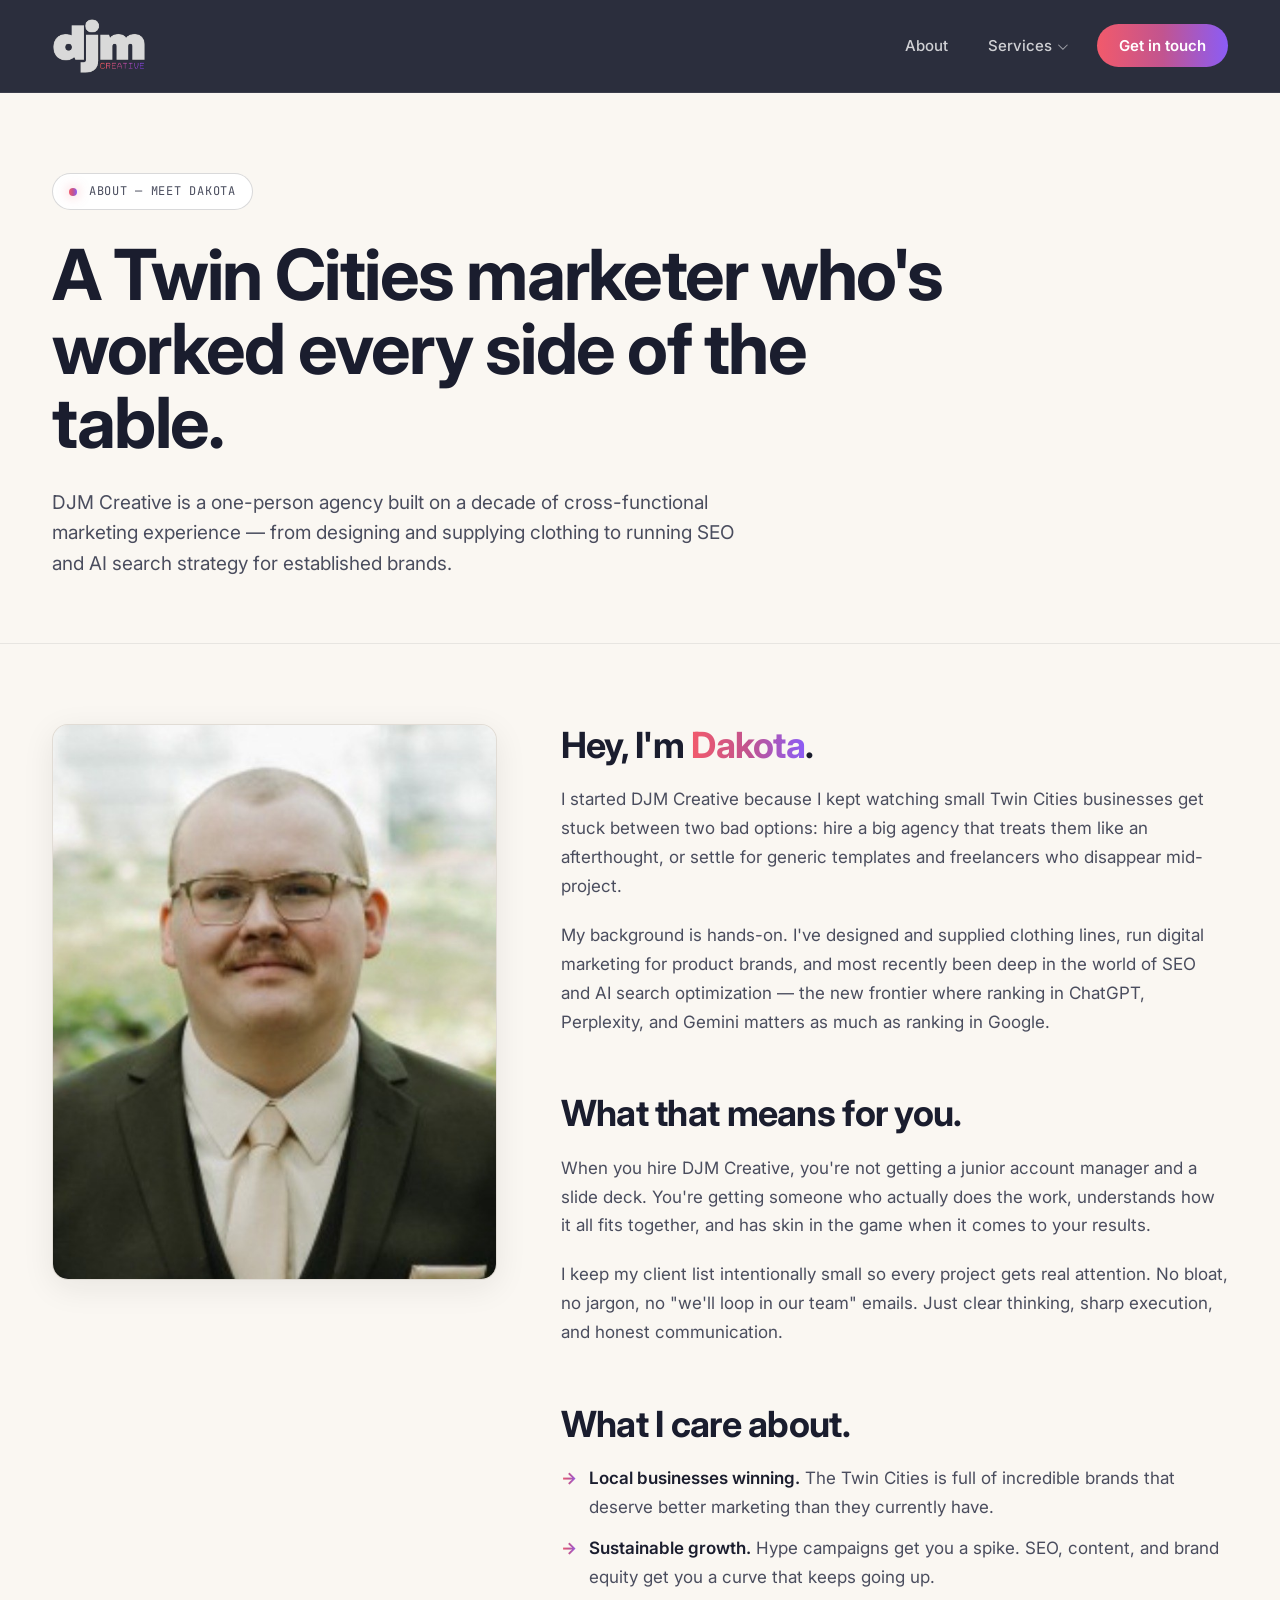
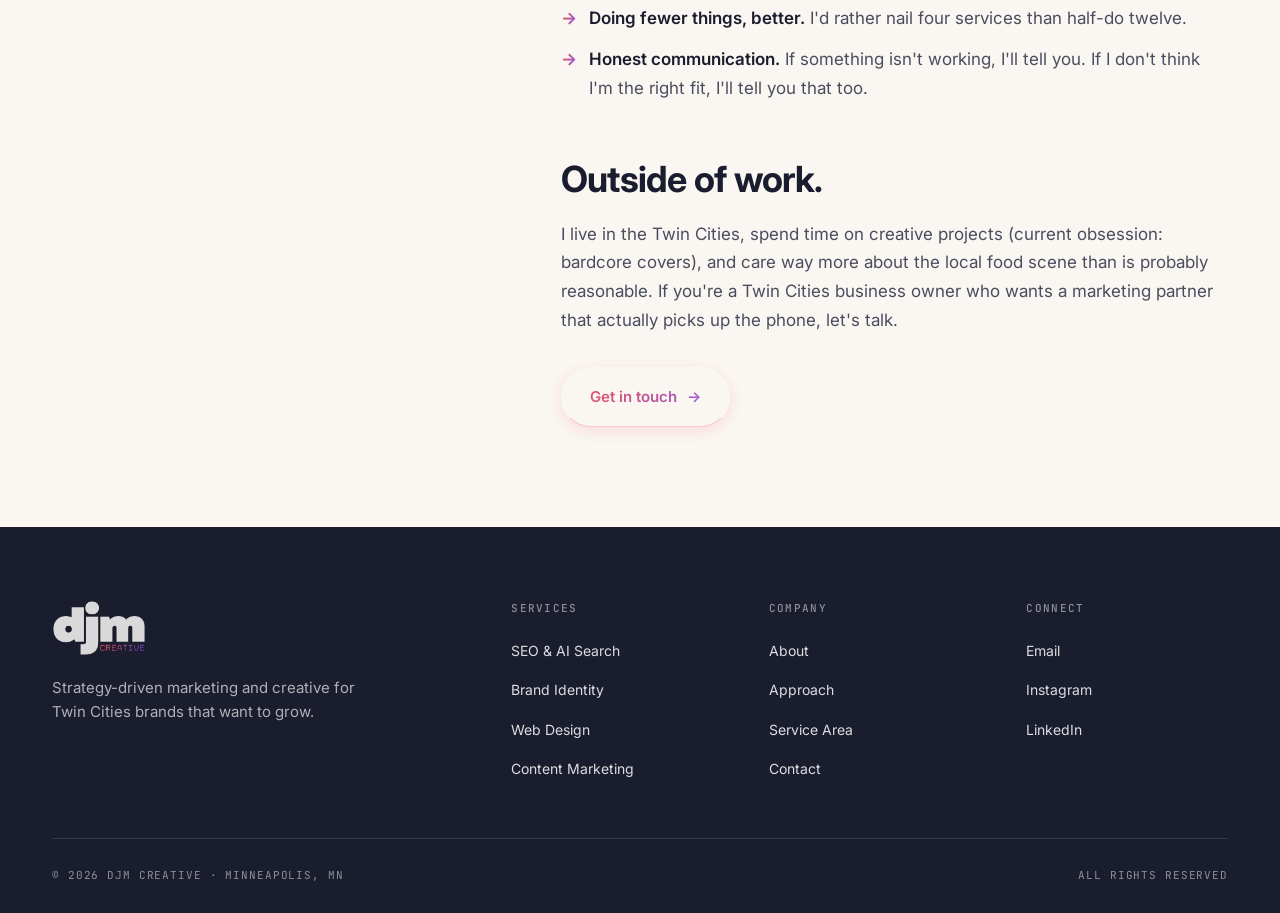
==== commit 2528cc03: "Add files via upload" ====
--- a/about/index.html
+++ b/about/index.html
@@ -59,7 +59,7 @@
   <header class="nav">
     <div class="nav-inner">
       <a href="/" class="logo-wrap" aria-label="DJM Creative home">
-        <img src="/assets/logo-dark.png" alt="DJM Creative">
+        <img src="/assets/logo-light.png" alt="DJM Creative">
       </a>
       <nav aria-label="Primary">
         <ul class="nav-links">
--- a/assets/styles.css
+++ b/assets/styles.css
@@ -34,30 +34,30 @@
     /* NAV */
     header.nav {
       position: sticky; top: 0; z-index: 100;
-      background: rgba(250, 247, 242, 0.85);
+      background: rgba(26, 29, 46, 0.92);
       backdrop-filter: blur(16px) saturate(140%);
       -webkit-backdrop-filter: blur(16px) saturate(140%);
-      border-bottom: 1px solid var(--line);
+      border-bottom: 1px solid rgba(255, 255, 255, 0.08);
     }
     .nav-inner { display: flex; justify-content: space-between; align-items: center; padding: 18px 32px; max-width: var(--max); margin: 0 auto; }
     .logo-wrap { display: flex; align-items: center; }
     .logo-wrap img { height: 56px; width: auto; }
     .nav-links { display: flex; gap: 8px; list-style: none; align-items: center; }
-    .nav-links a { padding: 10px 16px; font-size: 15px; font-weight: 500; color: var(--ink-soft); border-radius: 8px; transition: all 0.2s; }
-    .nav-links a:hover { color: var(--ink); background: var(--line); }
+    .nav-links a { padding: 10px 16px; font-size: 15px; font-weight: 500; color: rgba(255, 255, 255, 0.78); border-radius: 8px; transition: all 0.2s; }
+    .nav-links a:hover { color: #ffffff; background: rgba(255, 255, 255, 0.08); }
     .nav-cta { margin-left: 8px; padding: 12px 22px !important; background: var(--gradient); color: #fff !important; border-radius: 100px !important; font-weight: 600 !important; transition: transform 0.2s, box-shadow 0.2s !important; }
-    .nav-cta:hover { background: var(--gradient) !important; transform: translateY(-2px); box-shadow: 0 6px 20px rgba(242,90,107,0.25); }
+    .nav-cta:hover { background: var(--gradient) !important; transform: translateY(-2px); box-shadow: 0 6px 20px rgba(242,90,107,0.35); }
 
     /* DROPDOWN */
     .nav-dropdown { position: relative; }
     .nav-dropdown > a { display: inline-flex; align-items: center; gap: 6px; cursor: pointer; }
     .nav-dropdown > a::after { content: ""; width: 6px; height: 6px; border-right: 1.5px solid currentColor; border-bottom: 1.5px solid currentColor; transform: rotate(45deg) translateY(-2px); transition: transform 0.2s; opacity: 0.7; }
     .nav-dropdown:hover > a::after, .nav-dropdown:focus-within > a::after { transform: rotate(-135deg) translateY(-2px); }
-    .nav-dropdown-menu { position: absolute; top: calc(100% + 12px); left: 50%; transform: translateX(-50%) translateY(-8px); min-width: 280px; padding: 12px; background: #ffffff; border: 1px solid var(--line); border-radius: 16px; list-style: none; display: flex; flex-direction: column; gap: 2px; opacity: 0; visibility: hidden; pointer-events: none; transition: opacity 0.2s, visibility 0.2s, transform 0.2s; box-shadow: 0 20px 50px rgba(20,20,30,0.10), 0 0 0 1px rgba(20,20,30,0.02); z-index: 200; }
+    .nav-dropdown-menu { position: absolute; top: calc(100% + 12px); left: 50%; transform: translateX(-50%) translateY(-8px); min-width: 280px; padding: 12px; background: #ffffff; border: 1px solid var(--line); border-radius: 16px; list-style: none; display: flex; flex-direction: column; gap: 2px; opacity: 0; visibility: hidden; pointer-events: none; transition: opacity 0.2s, visibility 0.2s, transform 0.2s; box-shadow: 0 20px 50px rgba(0,0,0,0.25), 0 0 0 1px rgba(20,20,30,0.02); z-index: 200; }
     .nav-dropdown:hover .nav-dropdown-menu, .nav-dropdown:focus-within .nav-dropdown-menu { opacity: 1; visibility: visible; pointer-events: auto; transform: translateX(-50%) translateY(0); }
     .nav-dropdown::before { content: ""; position: absolute; top: 100%; left: 0; right: 0; height: 14px; }
     .nav-dropdown-menu li { width: 100%; }
-    .nav-dropdown-menu a { display: flex; flex-direction: column; gap: 2px; padding: 12px 14px !important; border-radius: 10px; width: 100%; }
+    .nav-dropdown-menu a { display: flex; flex-direction: column; gap: 2px; padding: 12px 14px !important; border-radius: 10px; width: 100%; color: var(--ink-soft) !important; }
     .nav-dropdown-menu a:hover { background: var(--bg-soft) !important; }
     .nav-dropdown-item-title { font-size: 15px; font-weight: 600; color: var(--ink); }
     .nav-dropdown-item-desc { font-family: 'JetBrains Mono', monospace; font-size: 10px; letter-spacing: 0.06em; text-transform: uppercase; color: var(--ink-mute); }
@@ -229,14 +229,153 @@
     .bio-portrait { aspect-ratio: 4/5; background: var(--bg-soft); border: 1px solid var(--line); border-radius: 16px; overflow: hidden; box-shadow: 0 8px 32px rgba(20,20,30,0.08); }
     .bio-portrait img { width: 100%; height: 100%; object-fit: cover; display: block; }
 
+    /* PHOTO PLACEHOLDERS + SHOWCASE */
+    .photo-placeholder {
+      background: var(--bg-soft);
+      border: 2px dashed var(--line-strong);
+      border-radius: 16px;
+      display: flex;
+      flex-direction: column;
+      align-items: center;
+      justify-content: center;
+      text-align: center;
+      padding: 24px;
+      color: var(--ink-mute);
+      transition: border-color 0.2s, background 0.2s;
+      position: relative;
+      overflow: hidden;
+    }
+    .photo-placeholder::before {
+      content: "";
+      position: absolute;
+      inset: 0;
+      background-image:
+        linear-gradient(rgba(20,20,30,0.04) 1px, transparent 1px),
+        linear-gradient(90deg, rgba(20,20,30,0.04) 1px, transparent 1px);
+      background-size: 24px 24px;
+      pointer-events: none;
+    }
+    .photo-placeholder-icon {
+      width: 48px;
+      height: 48px;
+      border-radius: 50%;
+      background: #ffffff;
+      border: 1px solid var(--line);
+      display: flex;
+      align-items: center;
+      justify-content: center;
+      margin-bottom: 12px;
+      position: relative;
+      z-index: 1;
+    }
+    .photo-placeholder-icon svg {
+      width: 22px;
+      height: 22px;
+      color: var(--ink-mute);
+    }
+    .photo-placeholder-label {
+      font-family: 'JetBrains Mono', monospace;
+      font-size: 11px;
+      letter-spacing: 0.08em;
+      text-transform: uppercase;
+      color: var(--ink-mute);
+      position: relative;
+      z-index: 1;
+      max-width: 220px;
+      line-height: 1.5;
+    }
+    .photo-placeholder.wide { aspect-ratio: 16/9; }
+    .photo-placeholder.square { aspect-ratio: 1/1; }
+    .photo-placeholder.tall { aspect-ratio: 3/4; }
+
+    /* Showcase row (3 photos) */
+    .showcase {
+      display: grid;
+      grid-template-columns: 1.4fr 1fr 1fr;
+      gap: 20px;
+      margin-top: 56px;
+    }
+    .showcase > * { min-height: 0; }
+    .showcase-col { display: flex; flex-direction: column; gap: 20px; }
+
+    /* Certifications */
+    .certs {
+      padding: 80px 0;
+      border-top: 1px solid var(--line);
+      border-bottom: 1px solid var(--line);
+      background: #ffffff;
+    }
+    .certs-row {
+      display: flex;
+      align-items: center;
+      justify-content: center;
+      gap: 56px;
+      flex-wrap: wrap;
+      margin-top: 32px;
+      opacity: 0.85;
+    }
+    .certs-row img {
+      max-height: 80px;
+      width: auto;
+      filter: grayscale(20%);
+      transition: filter 0.2s, opacity 0.2s;
+    }
+    .certs-row img:hover {
+      filter: grayscale(0%);
+      opacity: 1;
+    }
+    .certs-header {
+      text-align: center;
+    }
+    .certs-header .eyebrow {
+      justify-content: center;
+    }
+    .certs-header .eyebrow::before { display: none; }
+    .certs-title {
+      font-family: 'Inter', sans-serif;
+      font-weight: 600;
+      font-size: 20px;
+      color: var(--ink-soft);
+      letter-spacing: -0.01em;
+    }
+
+    @media (max-width: 960px) {
+      .showcase { grid-template-columns: 1fr; }
+      .certs-row { gap: 32px; }
+      .certs-row img { max-height: 56px; }
+    }
+
     /* Service pills */
-    .service-nav { padding: 64px 0; border-top: 1px solid var(--line); background: var(--bg-soft); }
     .service-nav h3 { font-family: 'JetBrains Mono', monospace; font-size: 12px; letter-spacing: 0.08em; text-transform: uppercase; color: var(--ink-mute); margin-bottom: 20px; font-weight: 500; }
     .service-nav-links { display: flex; gap: 12px; flex-wrap: wrap; }
     .service-pill { padding: 12px 22px; border: 1px solid var(--line-strong); border-radius: 100px; font-size: 14px; font-weight: 500; transition: all 0.25s; background: #ffffff; color: var(--ink); }
     .service-pill:hover { background: var(--gradient); border-color: transparent; color: #fff; transform: translateY(-2px); }
 
+    /* SERVICES GRID (homepage card layout, Agency Jet style) */
+    .services-grid { display: grid; grid-template-columns: repeat(3, 1fr); gap: 24px; margin-top: 56px; }
+    .service-card { background: #ffffff; border: 1px solid var(--line); border-radius: 18px; padding: 32px; display: flex; flex-direction: column; gap: 18px; transition: transform 0.3s, box-shadow 0.3s, border-color 0.3s; position: relative; overflow: hidden; color: inherit; text-decoration: none; }
+    .service-card::after { content: ""; position: absolute; top: 0; left: 0; right: 0; height: 3px; background: var(--gradient); transform: scaleX(0); transform-origin: left; transition: transform 0.4s; }
+    .service-card:hover { transform: translateY(-6px); box-shadow: 0 16px 40px rgba(20,20,30,0.08); border-color: var(--line-strong); }
+    .service-card:hover::after { transform: scaleX(1); }
+    .service-card-icon { width: 56px; height: 56px; border-radius: 14px; background: var(--bg-soft); display: flex; align-items: center; justify-content: center; color: var(--ink); transition: background 0.3s, color 0.3s; }
+    .service-card:hover .service-card-icon { background: var(--gradient); color: #ffffff; }
+    .service-card-icon svg { width: 24px; height: 24px; }
+    .service-card-num { font-family: 'JetBrains Mono', monospace; font-size: 11px; letter-spacing: 0.08em; text-transform: uppercase; color: var(--ink-mute); margin-bottom: -8px; }
+    .service-card-title { font-family: 'Inter', sans-serif; font-weight: 700; font-size: 22px; letter-spacing: -0.015em; line-height: 1.2; color: var(--ink); }
+    .service-card-desc { font-size: 14px; line-height: 1.6; color: var(--ink-soft); flex: 1; }
+    .service-card-link { display: inline-flex; align-items: center; gap: 8px; font-size: 12px; font-weight: 600; color: var(--ink); font-family: 'JetBrains Mono', monospace; letter-spacing: 0.06em; text-transform: uppercase; margin-top: 4px; transition: gap 0.25s; }
+    .service-card-link::after { content: "→"; transition: transform 0.25s; }
+    .service-card:hover .service-card-link { background: var(--gradient); -webkit-background-clip: text; background-clip: text; -webkit-text-fill-color: transparent; }
+    .service-card:hover .service-card-link::after { transform: translateX(4px); }
+
+    /* CERTIFICATIONS section */
+    .certs-image { max-width: 100%; height: auto; width: 1100px; margin: 40px auto 0; display: block; }
+
     /* RESPONSIVE */
+    @media (max-width: 960px) {
+      .services-grid { grid-template-columns: 1fr; gap: 16px; }
+      .service-card { padding: 24px; }
+    }
     @media (max-width: 960px) {
       .nav-links li:not(.cta-li):not(.nav-dropdown) { display: none; }
       .nav-dropdown-menu { display: none; }
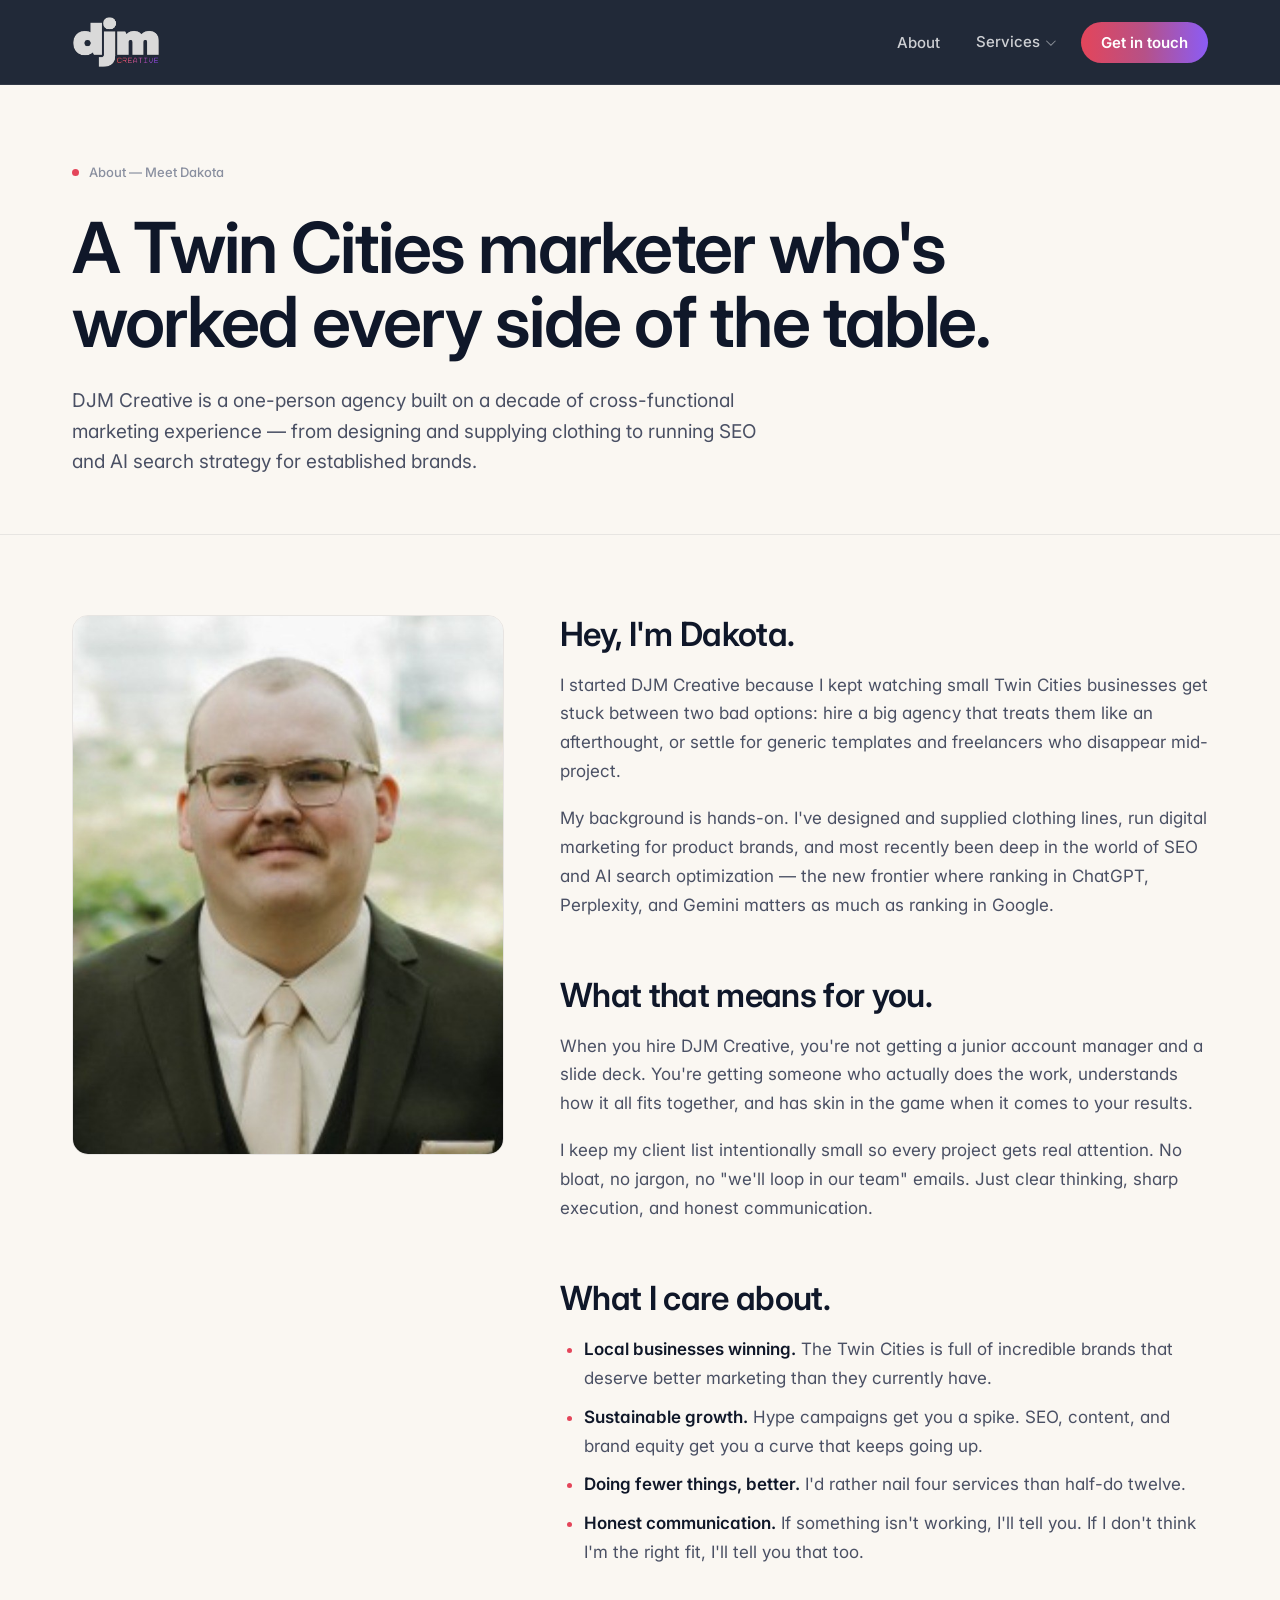
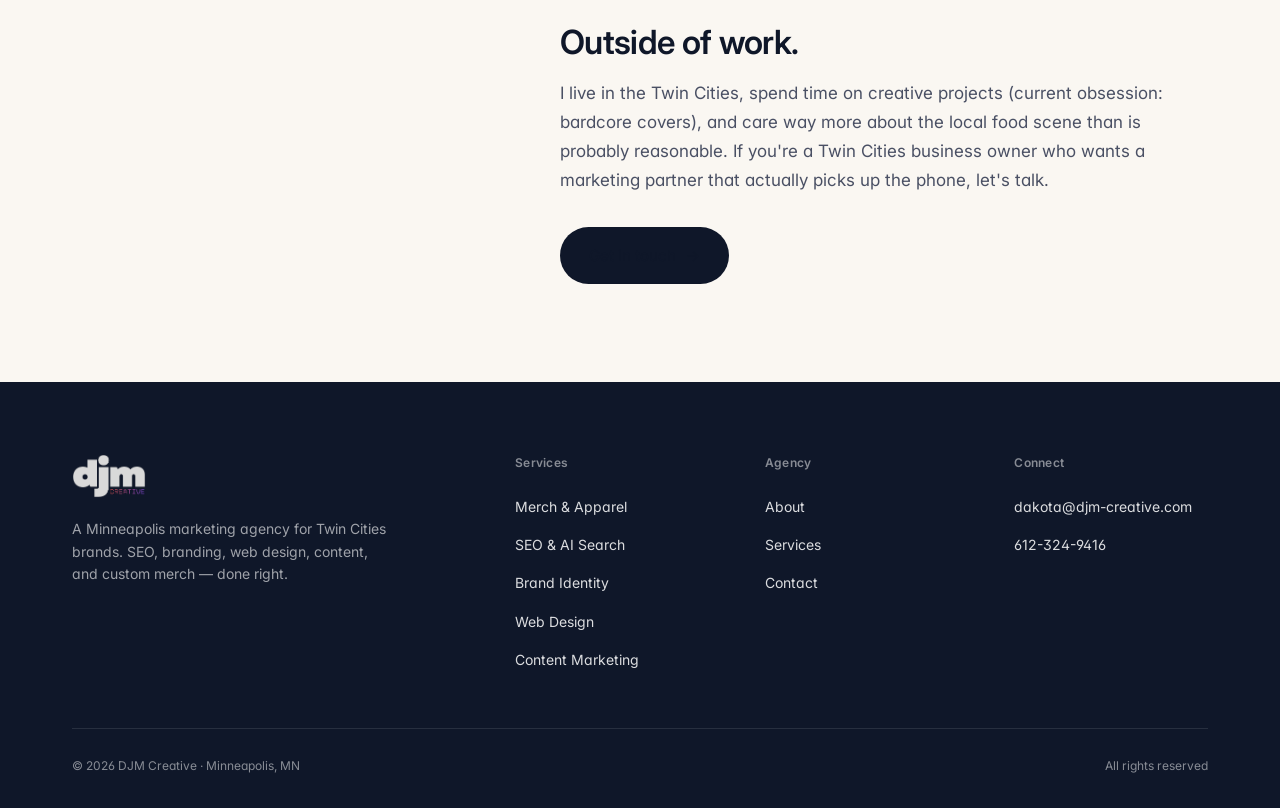
==== commit fbc6fcc2: "Add files via upload" ====
--- a/about/index.html
+++ b/about/index.html
@@ -27,15 +27,15 @@
   <meta name="twitter:description" content="Meet Dakota, founder of DJM Creative — a Minneapolis marketing agency built on a decade of hands-on experience across SEO, branding, design, and digital marketing for Twin Cities brands.">
 
   <meta name="robots" content="index, follow, max-image-preview:large">
-  <meta name="theme-color" content="#faf7f2">
-
-  <link rel="icon" type="image/png" href="/assets/logo-dark.png">
+  <meta name="theme-color" content="#0f1729">
+
+  <link rel="icon" type="image/png" href="../assets/logo-dark.png">
 
   <link rel="preconnect" href="https://fonts.googleapis.com">
   <link rel="preconnect" href="https://fonts.gstatic.com" crossorigin>
-  <link href="https://fonts.googleapis.com/css2?family=Inter:wght@300;400;500;600;700;800&family=JetBrains+Mono:wght@400;500;600&display=swap" rel="stylesheet">
-
-  <link rel="stylesheet" href="/assets/styles.css">
+  <link href="https://fonts.googleapis.com/css2?family=Inter:wght@400;500;600;700&family=JetBrains+Mono:wght@400;500;600&display=swap" rel="stylesheet">
+
+  <link rel="stylesheet" href="../assets/styles.css">
 
   <script type="application/ld+json">
   {
@@ -58,32 +58,32 @@
 <body>
   <header class="nav">
     <div class="nav-inner">
-      <a href="/" class="logo-wrap" aria-label="DJM Creative home">
-        <img src="/assets/logo-light.png" alt="DJM Creative">
+      <a href="../index.html" class="logo-wrap" aria-label="DJM Creative home">
+        <img src="../assets/logo-light.png" alt="DJM Creative">
       </a>
       <nav aria-label="Primary">
         <ul class="nav-links">
-          <li><a href="/about/">About</a></li>
+          <li><a href="../about/index.html">About</a></li>
           <li class="nav-dropdown">
-            <a href="/#services" tabindex="0">Services</a>
+            <a href="../#services" tabindex="0">Services</a>
             <ul class="nav-dropdown-menu">
-              <li><a href="/services/merch-apparel/">
+              <li><a href="../services/merch-apparel/index.html">
                 <span class="nav-dropdown-item-title">Merch &amp; Apparel</span>
                 <span class="nav-dropdown-item-desc">Design · Source · Produce</span>
               </a></li>
-              <li><a href="/services/seo/">
+              <li><a href="../services/seo/index.html">
                 <span class="nav-dropdown-item-title">SEO &amp; AI Search</span>
                 <span class="nav-dropdown-item-desc">Google · ChatGPT · Perplexity</span>
               </a></li>
-              <li><a href="/services/brand-identity/">
+              <li><a href="../services/brand-identity/index.html">
                 <span class="nav-dropdown-item-title">Brand Identity</span>
                 <span class="nav-dropdown-item-desc">Logo · System · Strategy</span>
               </a></li>
-              <li><a href="/services/web-design/">
+              <li><a href="../services/web-design/index.html">
                 <span class="nav-dropdown-item-title">Web Design</span>
                 <span class="nav-dropdown-item-desc">Custom · Fast · SEO-ready</span>
               </a></li>
-              <li><a href="/services/content-marketing/">
+              <li><a href="../services/content-marketing/index.html">
                 <span class="nav-dropdown-item-title">Content Marketing</span>
                 <span class="nav-dropdown-item-desc">Blog · Copy · Email</span>
               </a></li>
@@ -114,7 +114,7 @@
       <div class="container">
         <div class="bio-grid">
           <div class="bio-portrait">
-            <img src="/assets/dakota.jpg" alt="Dakota, founder of DJM Creative">
+            <img src="../assets/dakota.jpg" alt="Dakota, founder of DJM Creative">
           </div>
           <div class="article-body">
             <h2>Hey, I'm <span>Dakota</span>.</h2>
@@ -165,40 +165,39 @@
 
   <footer>
     <div class="container">
-      <div class="footer-grid">
-        <div class="footer-brand">
-          <img src="/assets/logo-light.png" alt="DJM Creative">
-          <p class="footer-tagline">Strategy-driven marketing and creative for Twin Cities brands that want to grow.</p>
-        </div>
-        <div class="footer-col">
+      <div class="foot-grid">
+        <div class="foot-brand">
+          <img src="../assets/logo-light.png" alt="DJM Creative">
+          <p class="foot-tagline">A Minneapolis marketing agency for Twin Cities brands. SEO, branding, web design, content, and custom merch &mdash; done right.</p>
+        </div>
+        <div class="foot-col">
           <h4>Services</h4>
           <ul>
-            <li><a href="/services/seo/">SEO &amp; AI Search</a></li>
-            <li><a href="/services/brand-identity/">Brand Identity</a></li>
-            <li><a href="/services/web-design/">Web Design</a></li>
-            <li><a href="/services/content-marketing/">Content Marketing</a></li>
+            <li><a href="../services/merch-apparel/index.html">Merch &amp; Apparel</a></li>
+            <li><a href="../services/seo/index.html">SEO &amp; AI Search</a></li>
+            <li><a href="../services/brand-identity/index.html">Brand Identity</a></li>
+            <li><a href="../services/web-design/index.html">Web Design</a></li>
+            <li><a href="../services/content-marketing/index.html">Content Marketing</a></li>
           </ul>
         </div>
-        <div class="footer-col">
-          <h4>Company</h4>
+        <div class="foot-col">
+          <h4>Agency</h4>
           <ul>
-            <li><a href="/about/">About</a></li>
-            <li><a href="/#approach">Approach</a></li>
-            <li><a href="/#locations">Service Area</a></li>
+            <li><a href="../about/index.html">About</a></li>
+            <li><a href="../#services">Services</a></li>
             <li><a href="mailto:dakota@djm-creative.com">Contact</a></li>
           </ul>
         </div>
-        <div class="footer-col">
+        <div class="foot-col">
           <h4>Connect</h4>
           <ul>
-            <li><a href="mailto:dakota@djm-creative.com">Email</a></li>
-            <li><a href="#">Instagram</a></li>
-            <li><a href="#">LinkedIn</a></li>
+            <li><a href="mailto:dakota@djm-creative.com">dakota@djm-creative.com</a></li>
+            <li><a href="tel:+16123249416">612-324-9416</a></li>
           </ul>
         </div>
       </div>
-      <div class="footer-base">
-        <span>© 2026 DJM Creative · Minneapolis, MN</span>
+      <div class="foot-base">
+        <span>&copy; 2026 DJM Creative &middot; Minneapolis, MN</span>
         <span>All rights reserved</span>
       </div>
     </div>
--- a/assets/styles.css
+++ b/assets/styles.css
@@ -1,410 +1,969 @@
-    :root {
-      --bg: #faf7f2;
-      --bg-soft: #f3eee5;
-      --bg-elev: #ffffff;
-      --line: rgba(20, 20, 30, 0.08);
-      --line-strong: rgba(20, 20, 30, 0.16);
-      --ink: #1a1d2e;
-      --ink-soft: #4a4d5e;
-      --ink-mute: #8a8d9d;
-      --coral: #f25a6b;
-      --purple: #8b5cf6;
-      --gradient: linear-gradient(90deg, #f25a6b 0%, #c2548f 50%, #8b5cf6 100%);
-      --max: 1240px;
-    }
-    * { margin: 0; padding: 0; box-sizing: border-box; }
-    html { scroll-behavior: smooth; }
-    body {
-      font-family: 'Inter', -apple-system, sans-serif;
-      font-weight: 400;
-      font-size: 17px;
-      line-height: 1.6;
-      color: var(--ink);
-      background: var(--bg);
-      -webkit-font-smoothing: antialiased;
-      text-rendering: optimizeLegibility;
-      overflow-x: hidden;
-    }
-    a { color: inherit; text-decoration: none; }
-    img { max-width: 100%; display: block; }
-    .container { max-width: var(--max); margin: 0 auto; padding: 0 32px; }
-    .mono { font-family: 'JetBrains Mono', monospace; font-weight: 500; letter-spacing: 0.04em; text-transform: uppercase; font-size: 12px; }
-    .grad-text { background: var(--gradient); -webkit-background-clip: text; background-clip: text; -webkit-text-fill-color: transparent; color: transparent; }
-
-    /* NAV */
-    header.nav {
-      position: sticky; top: 0; z-index: 100;
-      background: rgba(26, 29, 46, 0.92);
-      backdrop-filter: blur(16px) saturate(140%);
-      -webkit-backdrop-filter: blur(16px) saturate(140%);
-      border-bottom: 1px solid rgba(255, 255, 255, 0.08);
-    }
-    .nav-inner { display: flex; justify-content: space-between; align-items: center; padding: 18px 32px; max-width: var(--max); margin: 0 auto; }
-    .logo-wrap { display: flex; align-items: center; }
-    .logo-wrap img { height: 56px; width: auto; }
-    .nav-links { display: flex; gap: 8px; list-style: none; align-items: center; }
-    .nav-links a { padding: 10px 16px; font-size: 15px; font-weight: 500; color: rgba(255, 255, 255, 0.78); border-radius: 8px; transition: all 0.2s; }
-    .nav-links a:hover { color: #ffffff; background: rgba(255, 255, 255, 0.08); }
-    .nav-cta { margin-left: 8px; padding: 12px 22px !important; background: var(--gradient); color: #fff !important; border-radius: 100px !important; font-weight: 600 !important; transition: transform 0.2s, box-shadow 0.2s !important; }
-    .nav-cta:hover { background: var(--gradient) !important; transform: translateY(-2px); box-shadow: 0 6px 20px rgba(242,90,107,0.35); }
-
-    /* DROPDOWN */
-    .nav-dropdown { position: relative; }
-    .nav-dropdown > a { display: inline-flex; align-items: center; gap: 6px; cursor: pointer; }
-    .nav-dropdown > a::after { content: ""; width: 6px; height: 6px; border-right: 1.5px solid currentColor; border-bottom: 1.5px solid currentColor; transform: rotate(45deg) translateY(-2px); transition: transform 0.2s; opacity: 0.7; }
-    .nav-dropdown:hover > a::after, .nav-dropdown:focus-within > a::after { transform: rotate(-135deg) translateY(-2px); }
-    .nav-dropdown-menu { position: absolute; top: calc(100% + 12px); left: 50%; transform: translateX(-50%) translateY(-8px); min-width: 280px; padding: 12px; background: #ffffff; border: 1px solid var(--line); border-radius: 16px; list-style: none; display: flex; flex-direction: column; gap: 2px; opacity: 0; visibility: hidden; pointer-events: none; transition: opacity 0.2s, visibility 0.2s, transform 0.2s; box-shadow: 0 20px 50px rgba(0,0,0,0.25), 0 0 0 1px rgba(20,20,30,0.02); z-index: 200; }
-    .nav-dropdown:hover .nav-dropdown-menu, .nav-dropdown:focus-within .nav-dropdown-menu { opacity: 1; visibility: visible; pointer-events: auto; transform: translateX(-50%) translateY(0); }
-    .nav-dropdown::before { content: ""; position: absolute; top: 100%; left: 0; right: 0; height: 14px; }
-    .nav-dropdown-menu li { width: 100%; }
-    .nav-dropdown-menu a { display: flex; flex-direction: column; gap: 2px; padding: 12px 14px !important; border-radius: 10px; width: 100%; color: var(--ink-soft) !important; }
-    .nav-dropdown-menu a:hover { background: var(--bg-soft) !important; }
-    .nav-dropdown-item-title { font-size: 15px; font-weight: 600; color: var(--ink); }
-    .nav-dropdown-item-desc { font-family: 'JetBrains Mono', monospace; font-size: 10px; letter-spacing: 0.06em; text-transform: uppercase; color: var(--ink-mute); }
-    .nav-dropdown-menu a:hover .nav-dropdown-item-title { background: var(--gradient); -webkit-background-clip: text; background-clip: text; -webkit-text-fill-color: transparent; }
-
-    /* HERO */
-    .hero { padding: 100px 0 80px; position: relative; }
-    .hero-tag { display: inline-flex; align-items: center; gap: 12px; padding: 8px 16px; border: 1px solid var(--line-strong); border-radius: 100px; font-family: 'JetBrains Mono', monospace; font-size: 12px; letter-spacing: 0.06em; text-transform: uppercase; color: var(--ink-soft); margin-bottom: 36px; background: #ffffff; }
-    .hero-tag .dot { width: 8px; height: 8px; border-radius: 50%; background: var(--gradient); box-shadow: 0 0 12px rgba(242,90,107,0.5); }
-    h1.hero-title { font-family: 'Inter', sans-serif; font-weight: 700; font-size: clamp(40px, 6.5vw, 84px); line-height: 1.02; letter-spacing: -0.025em; margin-bottom: 32px; max-width: 1000px; color: var(--ink); }
-    .hero-row { display: grid; grid-template-columns: 1.4fr 1fr; gap: 64px; align-items: end; padding-top: 40px; border-top: 1px solid var(--line); }
-    .hero-lede { font-size: 20px; line-height: 1.55; color: var(--ink-soft); max-width: 580px; }
-    .hero-actions { display: flex; gap: 12px; justify-content: flex-end; flex-wrap: wrap; }
-
-    /* BUTTONS */
-    .btn { display: inline-flex; align-items: center; gap: 10px; padding: 16px 28px; border-radius: 100px; font-size: 15px; font-weight: 600; transition: all 0.25s; cursor: pointer; border: 1px solid transparent; }
-    .btn-primary { background: var(--gradient); color: #fff; box-shadow: 0 4px 16px rgba(242,90,107,0.18); }
-    .btn-primary:hover { transform: translateY(-2px); box-shadow: 0 10px 28px rgba(242,90,107,0.3); }
-    .btn-secondary { border-color: var(--line-strong); color: var(--ink); background: #ffffff; }
-    .btn-secondary:hover { background: var(--bg-soft); border-color: var(--ink-soft); }
-    .btn .arrow { transition: transform 0.25s; }
-    .btn:hover .arrow { transform: translateX(4px); }
-
-    /* REVIEW BADGE */
-    .review-badge { display: inline-flex; align-items: center; gap: 14px; padding: 10px 18px 10px 14px; background: #ffffff; border: 1px solid var(--line); border-radius: 100px; box-shadow: 0 2px 12px rgba(20,20,30,0.04); margin-bottom: 36px; }
-    .review-badge-stars { color: #f5a623; font-size: 14px; letter-spacing: 1px; }
-    .review-badge-text { font-size: 13px; color: var(--ink-soft); font-weight: 500; }
-    .review-badge-text strong { color: var(--ink); font-weight: 700; }
-
-    /* MARQUEE */
-    .strip { border-top: 1px solid var(--line); border-bottom: 1px solid var(--line); padding: 28px 0; overflow: hidden; background: var(--bg-soft); }
-    .strip-track { display: flex; gap: 56px; animation: scroll 40s linear infinite; white-space: nowrap; width: max-content; }
-    .strip-item { font-family: 'Inter', sans-serif; font-weight: 600; font-size: 22px; letter-spacing: -0.01em; color: var(--ink-soft); display: flex; align-items: center; gap: 56px; }
-    .strip-item::after { content: "✦"; font-size: 16px; background: var(--gradient); -webkit-background-clip: text; background-clip: text; -webkit-text-fill-color: transparent; }
-    @keyframes scroll { to { transform: translateX(-50%); } }
-
-    /* SECTIONS */
-    section { padding: 110px 0; position: relative; }
-    .eyebrow { display: inline-flex; align-items: center; gap: 10px; font-family: 'JetBrains Mono', monospace; font-size: 12px; letter-spacing: 0.12em; text-transform: uppercase; color: var(--ink-mute); margin-bottom: 24px; }
-    .eyebrow::before { content: ""; width: 24px; height: 1px; background: var(--gradient); }
-    h2.section-title { font-family: 'Inter', sans-serif; font-weight: 700; font-size: clamp(36px, 5vw, 64px); line-height: 1.05; letter-spacing: -0.025em; max-width: 940px; color: var(--ink); }
-
-    /* ABOUT */
-    .about-grid { display: grid; grid-template-columns: 1fr 1.2fr; gap: 80px; align-items: start; }
-    .about-body p { font-size: 18px; line-height: 1.7; color: var(--ink-soft); margin-bottom: 22px; }
-    .about-body p strong { color: var(--ink); font-weight: 600; }
-    .about-stats { display: grid; grid-template-columns: 1fr 1fr; gap: 24px; margin-top: 40px; padding-top: 32px; border-top: 1px solid var(--line); }
-    .stat-num { font-family: 'Inter', sans-serif; font-weight: 700; font-size: 52px; line-height: 1; letter-spacing: -0.03em; margin-bottom: 8px; }
-    .stat-label { font-family: 'JetBrains Mono', monospace; font-size: 11px; color: var(--ink-mute); letter-spacing: 0.08em; text-transform: uppercase; }
-
-    /* REVIEWS */
-    .reviews { background: var(--bg-soft); border-top: 1px solid var(--line); border-bottom: 1px solid var(--line); }
-    .reviews-header { display: flex; justify-content: space-between; align-items: end; gap: 48px; margin-bottom: 56px; flex-wrap: wrap; }
-    .reviews-google { display: inline-flex; align-items: center; gap: 16px; padding: 14px 20px; background: #ffffff; border: 1px solid var(--line); border-radius: 14px; }
-    .reviews-google-icon { width: 32px; height: 32px; border-radius: 50%; background: #ffffff; border: 1px solid var(--line); display: flex; align-items: center; justify-content: center; font-family: 'Inter', sans-serif; font-weight: 700; font-size: 16px; color: #4285F4; }
-    .reviews-google-meta { display: flex; flex-direction: column; gap: 2px; }
-    .reviews-google-rating { display: flex; align-items: center; gap: 6px; font-size: 15px; font-weight: 700; }
-    .reviews-google-stars { color: #f5a623; letter-spacing: 1px; }
-    .reviews-google-count { font-size: 11px; color: var(--ink-mute); font-family: 'JetBrains Mono', monospace; letter-spacing: 0.06em; text-transform: uppercase; }
-
-    .reviews-grid { display: grid; grid-template-columns: repeat(3, 1fr); gap: 24px; }
-    .review-card { background: #ffffff; border: 1px solid var(--line); border-radius: 16px; padding: 28px; display: flex; flex-direction: column; gap: 16px; transition: transform 0.3s, box-shadow 0.3s; }
-    .review-card:hover { transform: translateY(-4px); box-shadow: 0 12px 32px rgba(20,20,30,0.06); }
-    .review-stars { color: #f5a623; font-size: 14px; letter-spacing: 2px; }
-    .review-text { font-size: 15px; line-height: 1.6; color: var(--ink); flex: 1; }
-    .review-author { display: flex; align-items: center; gap: 12px; padding-top: 16px; border-top: 1px solid var(--line); }
-    .review-avatar { width: 40px; height: 40px; border-radius: 50%; background: var(--gradient); display: flex; align-items: center; justify-content: center; color: #ffffff; font-weight: 700; font-size: 14px; flex-shrink: 0; }
-    .review-meta { display: flex; flex-direction: column; gap: 2px; }
-    .review-name { font-size: 14px; font-weight: 600; color: var(--ink); }
-    .review-date { font-size: 12px; color: var(--ink-mute); font-family: 'JetBrains Mono', monospace; letter-spacing: 0.04em; }
-    .reviews-footer { text-align: center; margin-top: 40px; }
-
-    /* SERVICES */
-    .services-header { display: flex; justify-content: space-between; align-items: end; gap: 48px; margin-bottom: 64px; flex-wrap: wrap; }
-    .services-list { border-top: 1px solid var(--line); }
-    .service-row { display: grid; grid-template-columns: 70px 1.3fr 2fr auto; gap: 40px; padding: 32px 0; border-bottom: 1px solid var(--line); align-items: center; transition: padding 0.35s, background 0.35s; cursor: pointer; position: relative; }
-    .service-row:hover { padding-left: 20px; background: var(--bg-soft); }
-    .service-row::before { content: ""; position: absolute; left: 0; top: 50%; transform: translateY(-50%) scaleY(0); width: 3px; height: 65%; background: var(--gradient); transition: transform 0.35s; transform-origin: center; }
-    .service-row:hover::before { transform: translateY(-50%) scaleY(1); }
-    .service-num { font-family: 'JetBrains Mono', monospace; font-size: 13px; color: var(--ink-mute); letter-spacing: 0.05em; }
-    .service-title { font-family: 'Inter', sans-serif; font-weight: 700; font-size: 28px; letter-spacing: -0.02em; line-height: 1.15; }
-    .service-desc { font-size: 15px; color: var(--ink-soft); line-height: 1.6; }
-    .service-arrow { width: 44px; height: 44px; border: 1px solid var(--line-strong); border-radius: 50%; display: flex; align-items: center; justify-content: center; transition: all 0.35s; flex-shrink: 0; color: var(--ink-soft); background: #ffffff; }
-    .service-row:hover .service-arrow { background: var(--gradient); color: #fff; border-color: transparent; transform: rotate(-45deg); }
-
-    /* APPROACH */
-    .approach { background: var(--bg-soft); border-top: 1px solid var(--line); border-bottom: 1px solid var(--line); }
-    .approach-steps { display: grid; grid-template-columns: repeat(3, 1fr); gap: 32px; margin-top: 64px; }
-    .approach-step { padding: 32px; background: #ffffff; border: 1px solid var(--line); border-radius: 16px; position: relative; overflow: hidden; transition: transform 0.3s, box-shadow 0.3s; }
-    .approach-step:hover { transform: translateY(-4px); box-shadow: 0 12px 32px rgba(20,20,30,0.06); }
-    .approach-step::after { content: ""; position: absolute; top: 0; left: 0; right: 0; height: 3px; background: var(--gradient); transform: scaleX(0); transform-origin: left; transition: transform 0.4s; }
-    .approach-step:hover::after { transform: scaleX(1); }
-    .step-num { font-family: 'JetBrains Mono', monospace; font-size: 12px; letter-spacing: 0.08em; margin-bottom: 24px; display: block; color: var(--ink-mute); }
-    .step-num span { background: var(--gradient); -webkit-background-clip: text; background-clip: text; -webkit-text-fill-color: transparent; font-weight: 600; }
-    .step-title { font-family: 'Inter', sans-serif; font-weight: 700; font-size: 22px; letter-spacing: -0.015em; margin-bottom: 14px; line-height: 1.2; }
-    .step-desc { font-size: 15px; color: var(--ink-soft); line-height: 1.65; }
-
-    /* QUOTE */
-    .quote-section { padding: 80px 0; }
-    .quote-card { max-width: 1000px; margin: 0 auto; padding: 64px 56px; background: #ffffff; border-radius: 20px; border: 1px solid var(--line); position: relative; overflow: hidden; box-shadow: 0 4px 24px rgba(20,20,30,0.04); }
-    .quote-card::before { content: ""; position: absolute; top: 24px; left: 24px; right: 24px; height: 3px; background: var(--gradient); border-radius: 3px; }
-    .quote-card::after { content: ""; position: absolute; top: 24px; right: 24px; bottom: 24px; width: 3px; background: var(--gradient); border-radius: 3px; }
-    .quote-text { font-family: 'Inter', sans-serif; font-weight: 600; font-size: clamp(22px, 2.6vw, 32px); line-height: 1.35; letter-spacing: -0.015em; max-width: 720px; margin-bottom: 24px; color: var(--ink); }
-    .quote-author { font-family: 'JetBrains Mono', monospace; font-size: 13px; letter-spacing: 0.08em; text-transform: uppercase; color: var(--ink-mute); }
-    .quote-author span { color: var(--ink); font-weight: 600; }
-
-    /* LOCATIONS */
-    .locations-grid { display: grid; grid-template-columns: 1fr 1fr; gap: 80px; align-items: start; margin-top: 56px; }
-    .location-item { display: flex; justify-content: space-between; align-items: center; padding: 20px 0; border-bottom: 1px solid var(--line); font-family: 'Inter', sans-serif; font-weight: 600; font-size: 20px; letter-spacing: -0.01em; }
-    .location-item:first-child { border-top: 1px solid var(--line); }
-    .location-item span { color: var(--ink-mute); font-size: 12px; font-family: 'JetBrains Mono', monospace; letter-spacing: 0.06em; text-transform: uppercase; font-weight: 500; }
-    .locations-copy p { font-size: 17px; line-height: 1.65; color: var(--ink-soft); margin-bottom: 20px; }
-
-    /* CTA */
-    .cta { padding: 130px 0; text-align: center; position: relative; overflow: hidden; background: radial-gradient(ellipse 60% 50% at 50% 50%, rgba(242,90,107,0.08), transparent 70%), radial-gradient(ellipse 80% 60% at 70% 30%, rgba(139,92,246,0.06), transparent 70%), var(--bg); border-top: 1px solid var(--line); }
-    .cta-inner { position: relative; }
-    .cta-title { font-family: 'Inter', sans-serif; font-weight: 700; font-size: clamp(40px, 7vw, 96px); line-height: 1.0; letter-spacing: -0.03em; margin-bottom: 28px; color: var(--ink); }
-    .cta-sub { font-size: 19px; color: var(--ink-soft); max-width: 580px; margin: 0 auto 40px; line-height: 1.55; }
-    .cta-actions { display: flex; gap: 12px; justify-content: center; flex-wrap: wrap; }
-
-    /* FOOTER */
-    footer { background: var(--ink); color: #ffffff; padding: 72px 0 28px; border-top: 1px solid var(--line); }
-    .footer-grid { display: grid; grid-template-columns: 2fr 1fr 1fr 1fr; gap: 56px; padding-bottom: 56px; border-bottom: 1px solid rgba(255,255,255,0.12); }
-    .footer-brand img { height: 56px; margin-bottom: 20px; }
-    .footer-tagline { font-size: 15px; color: rgba(255,255,255,0.65); max-width: 320px; line-height: 1.6; }
-    .footer-col h4 { font-family: 'JetBrains Mono', monospace; font-size: 11px; letter-spacing: 0.12em; text-transform: uppercase; color: rgba(255,255,255,0.5); margin-bottom: 20px; font-weight: 500; }
-    .footer-col ul { list-style: none; display: flex; flex-direction: column; gap: 12px; }
-    .footer-col a { font-size: 14px; color: rgba(255,255,255,0.85); transition: color 0.2s; }
-    .footer-col a:hover { background: var(--gradient); -webkit-background-clip: text; background-clip: text; -webkit-text-fill-color: transparent; }
-    .footer-base { display: flex; justify-content: space-between; padding-top: 28px; font-family: 'JetBrains Mono', monospace; font-size: 11px; letter-spacing: 0.08em; text-transform: uppercase; color: rgba(255,255,255,0.5); flex-wrap: wrap; gap: 16px; }
-
-    /* INTERNAL PAGES */
-    .page-hero { padding: 80px 0 64px; border-bottom: 1px solid var(--line); }
-    .page-hero-tag { display: inline-flex; align-items: center; gap: 12px; padding: 8px 16px; border: 1px solid var(--line-strong); border-radius: 100px; font-family: 'JetBrains Mono', monospace; font-size: 12px; letter-spacing: 0.06em; text-transform: uppercase; color: var(--ink-soft); margin-bottom: 28px; background: #ffffff; }
-    .page-hero-tag .dot { width: 8px; height: 8px; border-radius: 50%; background: var(--gradient); box-shadow: 0 0 12px rgba(242,90,107,0.5); }
-    h1.page-title { font-family: 'Inter', sans-serif; font-weight: 700; font-size: clamp(36px, 5.5vw, 72px); line-height: 1.05; letter-spacing: -0.025em; margin-bottom: 28px; max-width: 920px; color: var(--ink); }
-    .page-lede { font-size: 19px; line-height: 1.6; color: var(--ink-soft); max-width: 700px; }
-
-    .article { padding: 80px 0; }
-    .article-grid { display: grid; grid-template-columns: 260px 1fr; gap: 80px; align-items: start; }
-    .article-aside { position: sticky; top: 120px; font-family: 'JetBrains Mono', monospace; font-size: 12px; letter-spacing: 0.08em; text-transform: uppercase; color: var(--ink-mute); }
-    .article-aside ul { list-style: none; margin-top: 16px; display: flex; flex-direction: column; gap: 10px; }
-    .article-aside a { color: var(--ink-soft); transition: color 0.2s; }
-    .article-aside a:hover { background: var(--gradient); -webkit-background-clip: text; background-clip: text; -webkit-text-fill-color: transparent; }
-    .article-body { max-width: 720px; }
-    .article-body h2 { font-family: 'Inter', sans-serif; font-weight: 700; font-size: clamp(26px, 3.2vw, 36px); letter-spacing: -0.02em; line-height: 1.2; margin-top: 56px; margin-bottom: 18px; scroll-margin-top: 100px; color: var(--ink); }
-    .article-body h2:first-child { margin-top: 0; }
-    .article-body h2 span { background: var(--gradient); -webkit-background-clip: text; background-clip: text; -webkit-text-fill-color: transparent; }
-    .article-body h3 { font-family: 'Inter', sans-serif; font-weight: 600; font-size: 20px; letter-spacing: -0.015em; margin-top: 32px; margin-bottom: 12px; color: var(--ink); }
-    .article-body p { font-size: 17px; line-height: 1.7; color: var(--ink-soft); margin-bottom: 20px; }
-    .article-body ul, .article-body ol { margin-bottom: 24px; padding-left: 0; list-style: none; }
-    .article-body ul li, .article-body ol li { font-size: 17px; line-height: 1.7; color: var(--ink-soft); margin-bottom: 12px; padding-left: 28px; position: relative; }
-    .article-body ul li::before { content: "→"; position: absolute; left: 0; background: var(--gradient); -webkit-background-clip: text; background-clip: text; -webkit-text-fill-color: transparent; font-weight: 700; }
-    .article-body ol { counter-reset: item; }
-    .article-body ol li { counter-increment: item; }
-    .article-body ol li::before { content: counter(item, decimal-leading-zero); position: absolute; left: 0; font-family: 'JetBrains Mono', monospace; font-size: 13px; background: var(--gradient); -webkit-background-clip: text; background-clip: text; -webkit-text-fill-color: transparent; font-weight: 700; }
-    .article-body strong { color: var(--ink); font-weight: 600; }
-    .article-body a { background: var(--gradient); -webkit-background-clip: text; background-clip: text; -webkit-text-fill-color: transparent; font-weight: 600; border-bottom: 1px solid rgba(242,90,107,0.3); transition: border-color 0.2s; }
-    .article-body a:hover { border-bottom-color: var(--purple); }
-    .article-body blockquote { margin: 32px 0; padding: 24px 28px; border-left: 3px solid; border-image: var(--gradient) 1; background: var(--bg-soft); font-family: 'Inter', sans-serif; font-size: 19px; font-weight: 500; line-height: 1.45; color: var(--ink); }
-
-    .highlight-grid { display: grid; grid-template-columns: repeat(2, 1fr); gap: 20px; margin: 32px 0; }
-    .highlight-card { padding: 26px; background: var(--bg-soft); border: 1px solid var(--line); border-radius: 14px; }
-    .highlight-card h4 { font-family: 'Inter', sans-serif; font-weight: 700; font-size: 17px; margin-bottom: 6px; letter-spacing: -0.01em; color: var(--ink); }
-    .highlight-card p { font-size: 14px; color: var(--ink-soft); line-height: 1.55; margin: 0; }
-
-    /* Bio */
-    .bio-grid { display: grid; grid-template-columns: 1fr 1.5fr; gap: 64px; align-items: start; }
-    .bio-portrait { aspect-ratio: 4/5; background: var(--bg-soft); border: 1px solid var(--line); border-radius: 16px; overflow: hidden; box-shadow: 0 8px 32px rgba(20,20,30,0.08); }
-    .bio-portrait img { width: 100%; height: 100%; object-fit: cover; display: block; }
-
-    /* PHOTO PLACEHOLDERS + SHOWCASE */
-    .photo-placeholder {
-      background: var(--bg-soft);
-      border: 2px dashed var(--line-strong);
-      border-radius: 16px;
-      display: flex;
-      flex-direction: column;
-      align-items: center;
-      justify-content: center;
-      text-align: center;
-      padding: 24px;
-      color: var(--ink-mute);
-      transition: border-color 0.2s, background 0.2s;
-      position: relative;
-      overflow: hidden;
-    }
-    .photo-placeholder::before {
-      content: "";
-      position: absolute;
-      inset: 0;
-      background-image:
-        linear-gradient(rgba(20,20,30,0.04) 1px, transparent 1px),
-        linear-gradient(90deg, rgba(20,20,30,0.04) 1px, transparent 1px);
-      background-size: 24px 24px;
-      pointer-events: none;
-    }
-    .photo-placeholder-icon {
-      width: 48px;
-      height: 48px;
-      border-radius: 50%;
-      background: #ffffff;
-      border: 1px solid var(--line);
-      display: flex;
-      align-items: center;
-      justify-content: center;
-      margin-bottom: 12px;
-      position: relative;
-      z-index: 1;
-    }
-    .photo-placeholder-icon svg {
-      width: 22px;
-      height: 22px;
-      color: var(--ink-mute);
-    }
-    .photo-placeholder-label {
-      font-family: 'JetBrains Mono', monospace;
-      font-size: 11px;
-      letter-spacing: 0.08em;
-      text-transform: uppercase;
-      color: var(--ink-mute);
-      position: relative;
-      z-index: 1;
-      max-width: 220px;
-      line-height: 1.5;
-    }
-    .photo-placeholder.wide { aspect-ratio: 16/9; }
-    .photo-placeholder.square { aspect-ratio: 1/1; }
-    .photo-placeholder.tall { aspect-ratio: 3/4; }
-
-    /* Showcase row (3 photos) */
-    .showcase {
-      display: grid;
-      grid-template-columns: 1.4fr 1fr 1fr;
-      gap: 20px;
-      margin-top: 56px;
-    }
-    .showcase > * { min-height: 0; }
-    .showcase-col { display: flex; flex-direction: column; gap: 20px; }
-
-    /* Certifications */
-    .certs {
-      padding: 80px 0;
-      border-top: 1px solid var(--line);
-      border-bottom: 1px solid var(--line);
-      background: #ffffff;
-    }
-    .certs-row {
-      display: flex;
-      align-items: center;
-      justify-content: center;
-      gap: 56px;
-      flex-wrap: wrap;
-      margin-top: 32px;
-      opacity: 0.85;
-    }
-    .certs-row img {
-      max-height: 80px;
-      width: auto;
-      filter: grayscale(20%);
-      transition: filter 0.2s, opacity 0.2s;
-    }
-    .certs-row img:hover {
-      filter: grayscale(0%);
-      opacity: 1;
-    }
-    .certs-header {
-      text-align: center;
-    }
-    .certs-header .eyebrow {
-      justify-content: center;
-    }
-    .certs-header .eyebrow::before { display: none; }
-    .certs-title {
-      font-family: 'Inter', sans-serif;
-      font-weight: 600;
-      font-size: 20px;
-      color: var(--ink-soft);
-      letter-spacing: -0.01em;
-    }
-
-    @media (max-width: 960px) {
-      .showcase { grid-template-columns: 1fr; }
-      .certs-row { gap: 32px; }
-      .certs-row img { max-height: 56px; }
-    }
-
-    /* Service pills */
-    .service-nav h3 { font-family: 'JetBrains Mono', monospace; font-size: 12px; letter-spacing: 0.08em; text-transform: uppercase; color: var(--ink-mute); margin-bottom: 20px; font-weight: 500; }
-    .service-nav-links { display: flex; gap: 12px; flex-wrap: wrap; }
-    .service-pill { padding: 12px 22px; border: 1px solid var(--line-strong); border-radius: 100px; font-size: 14px; font-weight: 500; transition: all 0.25s; background: #ffffff; color: var(--ink); }
-    .service-pill:hover { background: var(--gradient); border-color: transparent; color: #fff; transform: translateY(-2px); }
-
-    /* SERVICES GRID (homepage card layout, Agency Jet style) */
-    .services-grid { display: grid; grid-template-columns: repeat(3, 1fr); gap: 24px; margin-top: 56px; }
-    .service-card { background: #ffffff; border: 1px solid var(--line); border-radius: 18px; padding: 32px; display: flex; flex-direction: column; gap: 18px; transition: transform 0.3s, box-shadow 0.3s, border-color 0.3s; position: relative; overflow: hidden; color: inherit; text-decoration: none; }
-    .service-card::after { content: ""; position: absolute; top: 0; left: 0; right: 0; height: 3px; background: var(--gradient); transform: scaleX(0); transform-origin: left; transition: transform 0.4s; }
-    .service-card:hover { transform: translateY(-6px); box-shadow: 0 16px 40px rgba(20,20,30,0.08); border-color: var(--line-strong); }
-    .service-card:hover::after { transform: scaleX(1); }
-    .service-card-icon { width: 56px; height: 56px; border-radius: 14px; background: var(--bg-soft); display: flex; align-items: center; justify-content: center; color: var(--ink); transition: background 0.3s, color 0.3s; }
-    .service-card:hover .service-card-icon { background: var(--gradient); color: #ffffff; }
-    .service-card-icon svg { width: 24px; height: 24px; }
-    .service-card-num { font-family: 'JetBrains Mono', monospace; font-size: 11px; letter-spacing: 0.08em; text-transform: uppercase; color: var(--ink-mute); margin-bottom: -8px; }
-    .service-card-title { font-family: 'Inter', sans-serif; font-weight: 700; font-size: 22px; letter-spacing: -0.015em; line-height: 1.2; color: var(--ink); }
-    .service-card-desc { font-size: 14px; line-height: 1.6; color: var(--ink-soft); flex: 1; }
-    .service-card-link { display: inline-flex; align-items: center; gap: 8px; font-size: 12px; font-weight: 600; color: var(--ink); font-family: 'JetBrains Mono', monospace; letter-spacing: 0.06em; text-transform: uppercase; margin-top: 4px; transition: gap 0.25s; }
-    .service-card-link::after { content: "→"; transition: transform 0.25s; }
-    .service-card:hover .service-card-link { background: var(--gradient); -webkit-background-clip: text; background-clip: text; -webkit-text-fill-color: transparent; }
-    .service-card:hover .service-card-link::after { transform: translateX(4px); }
-
-    /* CERTIFICATIONS section */
-    .certs-image { max-width: 100%; height: auto; width: 1100px; margin: 40px auto 0; display: block; }
-
-    /* RESPONSIVE */
-    @media (max-width: 960px) {
-      .services-grid { grid-template-columns: 1fr; gap: 16px; }
-      .service-card { padding: 24px; }
-    }
-    @media (max-width: 960px) {
-      .nav-links li:not(.cta-li):not(.nav-dropdown) { display: none; }
-      .nav-dropdown-menu { display: none; }
-      .hero { padding: 56px 0 56px; }
-      .hero-row { grid-template-columns: 1fr; gap: 28px; }
-      .hero-actions { justify-content: flex-start; }
-      .about-grid { grid-template-columns: 1fr; gap: 40px; }
-      .services-header { flex-direction: column; align-items: flex-start; }
-      .reviews-header { flex-direction: column; align-items: flex-start; }
-      .reviews-grid { grid-template-columns: 1fr; }
-      .service-row { grid-template-columns: 40px 1fr; gap: 16px; padding: 24px 0; }
-      .service-row .service-desc, .service-row .service-arrow { display: none; }
-      .service-title { font-size: 22px; }
-      .approach-steps { grid-template-columns: 1fr; gap: 20px; margin-top: 48px; }
-      .locations-grid { grid-template-columns: 1fr; gap: 40px; }
-      .footer-grid { grid-template-columns: 1fr 1fr; gap: 32px; }
-      .quote-card { padding: 48px 28px; }
-      .article-grid { grid-template-columns: 1fr; gap: 28px; }
-      .article-aside { position: static; }
-      .bio-grid { grid-template-columns: 1fr; gap: 32px; }
-      .highlight-grid { grid-template-columns: 1fr; }
-      .page-hero { padding: 56px 0 48px; }
-      section { padding: 72px 0; }
-      .container { padding: 0 24px; }
-      .nav-inner { padding: 14px 24px; }
-      .about-stats { gap: 16px; }
-      .stat-num { font-size: 40px; }
-    }
-    @media (max-width: 540px) {
-      .footer-grid { grid-template-columns: 1fr; }
-      .about-stats { grid-template-columns: 1fr 1fr; }
-    }
+/* ============================================================
+   DJM Creative — Pre-today design restored, new hero kept.
+   Cream palette, dark nav, Inter + JetBrains Mono.
+   ============================================================ */
+
+:root {
+  --bg:          #faf7f2;
+  --bg-alt:      #f0ebe0;
+  --bg-card:     #ffffff;
+  --bg-dark:     #0f1729;
+
+  --ink:         #0f1729;
+  --ink-2:       #4a5064;
+  --ink-3:       #8a90a0;
+
+  --line:        rgba(15, 23, 41, 0.08);
+  --line-2:      rgba(15, 23, 41, 0.16);
+
+  --accent:      #e4455a;
+  --accent-2:    #8b5cf6;
+  --gradient:    linear-gradient(90deg, #e4455a 0%, #b65187 50%, #8b5cf6 100%);
+
+  --container:   1200px;
+  --radius-sm:   10px;
+  --radius-md:   16px;
+  --radius-lg:   22px;
+}
+
+* { margin: 0; padding: 0; box-sizing: border-box; }
+html { scroll-behavior: smooth; -webkit-text-size-adjust: 100%; }
+body {
+  font-family: 'Inter', -apple-system, BlinkMacSystemFont, 'Segoe UI', sans-serif;
+  font-size: 17px; line-height: 1.55; color: var(--ink);
+  background: var(--bg);
+  -webkit-font-smoothing: antialiased;
+  text-rendering: optimizeLegibility;
+  overflow-x: hidden;
+  font-feature-settings: "ss01", "cv11";
+}
+a { color: inherit; text-decoration: none; }
+img, svg { display: block; max-width: 100%; }
+button { font-family: inherit; cursor: pointer; }
+.container { max-width: var(--container); margin: 0 auto; padding: 0 32px; }
+.mono { font-family: 'JetBrains Mono', monospace; font-weight: 500; letter-spacing: 0.04em; text-transform: uppercase; font-size: 12px; }
+.grad { background: var(--gradient); -webkit-background-clip: text; background-clip: text; -webkit-text-fill-color: transparent; color: transparent; }
+
+/* ===== Dark nav (navy) ===== */
+header.nav {
+  position: sticky; top: 0; z-index: 100;
+  background: rgba(15, 23, 41, 0.92);
+  backdrop-filter: blur(16px) saturate(140%);
+  -webkit-backdrop-filter: blur(16px) saturate(140%);
+  border-bottom: 1px solid rgba(255,255,255,0.08);
+}
+.nav-inner { display: flex; justify-content: space-between; align-items: center; padding: 16px 32px; max-width: var(--container); margin: 0 auto; }
+.logo-wrap { display: flex; align-items: center; }
+.logo-wrap img { height: 52px; width: auto; }
+.nav-links { display: flex; gap: 4px; list-style: none; align-items: center; }
+.nav-links a { padding: 10px 16px; font-size: 15px; font-weight: 500; color: rgba(255,255,255,0.78); border-radius: 8px; transition: color .2s, background .2s; }
+.nav-links a:hover { color: #ffffff; background: rgba(255,255,255,0.08); }
+
+/* Dropdown */
+.nav-dropdown { position: relative; }
+.nav-dropdown > a { display: inline-flex; align-items: center; gap: 6px; cursor: pointer; }
+.nav-dropdown > a::after { content: ""; width: 6px; height: 6px; border-right: 1.5px solid currentColor; border-bottom: 1.5px solid currentColor; transform: rotate(45deg) translateY(-2px); transition: transform .2s; opacity: .6; }
+.nav-dropdown:hover > a::after, .nav-dropdown:focus-within > a::after { transform: rotate(-135deg) translateY(-2px); }
+.nav-dropdown::before { content: ""; position: absolute; top: 100%; left: 0; right: 0; height: 14px; }
+.nav-dropdown-menu {
+  position: absolute; top: calc(100% + 12px); left: 50%;
+  transform: translateX(-50%) translateY(-6px);
+  min-width: 280px; padding: 10px;
+  background: var(--bg-card);
+  border: 1px solid var(--line);
+  border-radius: var(--radius-md);
+  list-style: none; display: flex; flex-direction: column; gap: 2px;
+  opacity: 0; visibility: hidden; pointer-events: none;
+  transition: opacity .2s, visibility .2s, transform .2s;
+  box-shadow: 0 24px 60px rgba(0,0,0,0.25);
+  z-index: 200;
+}
+.nav-dropdown:hover .nav-dropdown-menu, .nav-dropdown:focus-within .nav-dropdown-menu {
+  opacity: 1; visibility: visible; pointer-events: auto;
+  transform: translateX(-50%) translateY(0);
+}
+.nav-dropdown-menu a { display: flex; flex-direction: column; gap: 2px; padding: 12px 14px; border-radius: 10px; width: 100%; color: var(--ink); }
+.nav-dropdown-menu a:hover { background: var(--bg-alt); }
+.nav-dropdown-item-title { font-size: 15px; font-weight: 600; color: var(--ink); }
+.nav-dropdown-item-desc { font-family: 'JetBrains Mono', monospace; font-size: 10px; letter-spacing: 0.06em; text-transform: uppercase; color: var(--ink-3); }
+
+.nav-cta {
+  margin-left: 8px; padding: 11px 20px !important;
+  background: var(--gradient); color: #ffffff !important;
+  border-radius: 100px !important;
+  font-weight: 600 !important;
+  transition: transform .2s, box-shadow .2s !important;
+}
+.nav-cta:hover { background: var(--gradient) !important; transform: translateY(-1px); box-shadow: 0 6px 20px rgba(228,69,90,0.35); }
+
+/* ===== Buttons ===== */
+.btn { display: inline-flex; align-items: center; gap: 10px; padding: 15px 28px; border-radius: 100px; font-size: 15px; font-weight: 500; border: 1px solid transparent; transition: all .22s; white-space: nowrap; }
+.btn-primary { background: var(--ink); color: #ffffff; }
+.btn-primary:hover { background: var(--accent); }
+.btn-accent { background: var(--gradient); color: #ffffff; }
+.btn-accent:hover { transform: translateY(-1px); box-shadow: 0 8px 24px rgba(228,69,90,0.25); }
+.btn-ghost { color: var(--ink); border-color: var(--line-2); background: transparent; }
+.btn-ghost:hover { background: var(--ink); color: #ffffff; border-color: var(--ink); }
+.btn-secondary { color: var(--ink); border: 1px solid var(--line-2); background: transparent; padding: 15px 28px; border-radius: 100px; font-size: 15px; font-weight: 500; transition: all .22s; }
+.btn-secondary:hover { background: var(--ink); color: #ffffff; border-color: var(--ink); }
+.btn-lg { padding: 17px 32px; font-size: 16px; }
+.btn .arr, .arrow { transition: transform .22s; display: inline-block; }
+.btn:hover .arr, .btn:hover .arrow { transform: translateX(3px); }
+
+/* ===== HERO (with Minneapolis skyline bg) ===== */
+.hero {
+  padding: 96px 0 112px;
+  position: relative;
+  isolation: isolate;
+  overflow: hidden;
+  background-color: var(--bg-dark);
+}
+.hero::before {
+  content: "";
+  position: absolute; inset: 0;
+  background-image: url('hero-bg.jpg');
+  background-size: cover;
+  background-position: center;
+  z-index: -2;
+}
+.hero::after {
+  content: "";
+  position: absolute; inset: 0;
+  background: rgba(15, 23, 41, 0.78);
+  z-index: -1;
+}
+
+.hero-grid { display: grid; grid-template-columns: 1.1fr 1fr; gap: 72px; align-items: start; }
+
+h1.hero-title {
+  font-size: clamp(44px, 5.8vw, 76px);
+  line-height: 1.02; letter-spacing: -0.028em;
+  font-weight: 600; color: #ffffff;
+  margin-bottom: 24px;
+  text-wrap: balance;
+  text-shadow: 0 2px 20px rgba(0,0,0,0.2);
+}
+h1.hero-title .grad {
+  background: var(--gradient);
+  -webkit-background-clip: text;
+  background-clip: text;
+  -webkit-text-fill-color: transparent;
+  color: transparent;
+}
+.hero-lede {
+  font-size: 19px; line-height: 1.55;
+  color: rgba(255,255,255,0.88);
+  max-width: 520px;
+  margin-bottom: 32px;
+  text-shadow: 0 1px 12px rgba(0,0,0,0.25);
+}
+
+/* Hero trust strip — adapted for dark bg */
+.trust {
+  margin-top: 48px; padding-top: 32px;
+  border-top: 1px solid rgba(255,255,255,0.18);
+  display: flex; flex-wrap: wrap; align-items: center; gap: 32px;
+}
+.trust-item {
+  display: flex; align-items: center; gap: 10px;
+  font-size: 13px; color: rgba(255,255,255,0.9); font-weight: 500;
+}
+.trust-item strong { color: #ffffff; font-weight: 700; }
+.trust-stars { color: #ffc766; letter-spacing: 1px; font-size: 14px; }
+.trust-dot { width: 4px; height: 4px; border-radius: 50%; background: rgba(255,255,255,0.25); }
+.trust-g {
+  width: 24px; height: 24px; border-radius: 50%;
+  background: #ffffff;
+  display: flex; align-items: center; justify-content: center;
+  font-weight: 700; font-size: 13px; color: #4285F4;
+}
+
+/* Inquiry form card */
+.inquiry {
+  background: var(--bg-card);
+  border: 1px solid rgba(255,255,255,0.2);
+  border-radius: var(--radius-lg);
+  padding: 32px;
+  box-shadow: 0 2px 4px rgba(0,0,0,0.08), 0 32px 80px -24px rgba(0,0,0,0.4);
+}
+.inquiry-head { margin-bottom: 24px; }
+.inquiry-head .h-lg { font-size: 24px; font-weight: 600; letter-spacing: -0.015em; color: var(--ink); margin-bottom: 6px; }
+.inquiry-head .small { color: var(--ink-3); font-size: 14px; }
+.field { margin-bottom: 16px; }
+.field label { display: block; font-size: 12px; font-weight: 600; color: var(--ink-2); margin-bottom: 6px; letter-spacing: 0.01em; }
+.field input, .field select, .field textarea {
+  width: 100%; padding: 13px 14px;
+  border: 1px solid var(--line-2); border-radius: var(--radius-sm);
+  background: var(--bg); color: var(--ink);
+  font-family: inherit; font-size: 15px;
+  transition: border-color .2s, background .2s;
+}
+.field input:focus, .field select:focus, .field textarea:focus {
+  outline: none; border-color: var(--ink); background: var(--bg-card);
+}
+.field textarea { min-height: 100px; resize: vertical; }
+.field-row { display: grid; grid-template-columns: 1fr 1fr; gap: 12px; }
+.inquiry-submit {
+  width: 100%; padding: 15px;
+  background: var(--ink); color: #ffffff;
+  border: none; border-radius: 100px;
+  font-size: 15px; font-weight: 500;
+  margin-top: 8px; transition: background .2s;
+}
+.inquiry-submit:hover { background: var(--accent); }
+.inquiry-note { margin-top: 14px; text-align: center; color: var(--ink-3); font-size: 12px; }
+
+/* ===== Marquee strip ===== */
+.strip {
+  border-top: 1px solid var(--line);
+  border-bottom: 1px solid var(--line);
+  padding: 28px 0; overflow: hidden;
+  background: var(--bg-alt);
+}
+.strip-track {
+  display: flex; gap: 56px;
+  animation: scroll 40s linear infinite;
+  white-space: nowrap; width: max-content;
+}
+.strip-item {
+  font-family: 'Inter', sans-serif;
+  font-weight: 600; font-size: 22px;
+  letter-spacing: -0.01em; color: var(--ink-2);
+  display: flex; align-items: center; gap: 56px;
+}
+.strip-item::after {
+  content: "\2726"; font-size: 16px;
+  background: var(--gradient);
+  -webkit-background-clip: text; background-clip: text;
+  -webkit-text-fill-color: transparent;
+}
+@keyframes scroll { to { transform: translateX(-50%); } }
+
+/* ===== Sections ===== */
+section { padding: 110px 0; position: relative; }
+.section-head { margin-bottom: 56px; max-width: 760px; }
+.section-head .lead { margin-top: 20px; font-size: 19px; line-height: 1.55; color: var(--ink-2); }
+
+h2.section-title {
+  font-size: clamp(36px, 4.6vw, 60px);
+  line-height: 1.05; letter-spacing: -0.025em;
+  font-weight: 600; color: var(--ink);
+}
+
+/* ===== Certifications (tan bg now) ===== */
+.certs {
+  padding: 56px 0;
+  background: var(--bg-alt);
+}
+.certs-label {
+  text-align: center; color: var(--ink-3);
+  font-size: 13px; font-weight: 500; margin-bottom: 24px;
+}
+.certs img {
+  display: block; max-width: 100%;
+  width: 980px; height: auto; margin: 0 auto;
+  opacity: 0.9;
+}
+
+/* ===== About ===== */
+.about-grid { display: grid; grid-template-columns: 1fr 1fr; gap: 80px; align-items: start; }
+.about-body p { margin-bottom: 20px; font-size: 18px; line-height: 1.65; color: var(--ink-2); }
+.about-body p:last-child { margin-bottom: 0; }
+.about-body strong { color: var(--ink); font-weight: 600; }
+
+.stats {
+  display: grid; grid-template-columns: repeat(3, 1fr); gap: 1px;
+  margin-top: 48px;
+  background: var(--line); border: 1px solid var(--line);
+  border-radius: var(--radius-md); overflow: hidden;
+}
+.stat { background: var(--bg); padding: 28px 24px; }
+.stat-num { font-size: 36px; font-weight: 600; letter-spacing: -0.02em; line-height: 1; margin-bottom: 8px; color: var(--ink); }
+.stat-label { font-size: 13px; color: var(--ink-3); font-weight: 500; }
+
+/* ===== Reviews ===== */
+.reviews-section { background: var(--bg-alt); }
+.reviews-head {
+  display: flex; justify-content: space-between;
+  align-items: end; gap: 48px;
+  margin-bottom: 56px; flex-wrap: wrap;
+}
+.reviews-head h2 { max-width: 640px; }
+.g-badge {
+  display: inline-flex; align-items: center; gap: 14px;
+  padding: 14px 20px;
+  background: var(--bg-card); border: 1px solid var(--line);
+  border-radius: 14px;
+}
+.g-badge .trust-g { width: 32px; height: 32px; font-size: 16px; }
+.g-badge-text { display: flex; flex-direction: column; gap: 2px; }
+.g-badge-rating { font-size: 15px; font-weight: 600; display: flex; align-items: center; gap: 6px; }
+.g-badge-count { font-size: 12px; color: var(--ink-3); font-weight: 500; }
+
+.reviews-grid { display: grid; grid-template-columns: repeat(3, 1fr); gap: 20px; }
+.review {
+  background: var(--bg-card);
+  border: 1px solid var(--line);
+  border-radius: var(--radius-md);
+  padding: 28px;
+  display: flex; flex-direction: column; gap: 18px;
+  transition: transform .25s, box-shadow .25s;
+}
+.review:hover {
+  transform: translateY(-3px);
+  box-shadow: 0 20px 40px -20px rgba(23,21,23,0.1);
+}
+.review-stars { color: #e8a93b; font-size: 14px; letter-spacing: 2px; }
+.review-text { font-size: 15px; line-height: 1.6; color: var(--ink); flex: 1; }
+.review-who {
+  display: flex; align-items: center; gap: 12px;
+  padding-top: 18px;
+  border-top: 1px solid var(--line);
+}
+.review-avatar {
+  width: 36px; height: 36px; border-radius: 50%;
+  background: var(--ink); color: #ffffff;
+  display: flex; align-items: center; justify-content: center;
+  font-weight: 600; font-size: 13px; flex-shrink: 0;
+}
+.review-meta { display: flex; flex-direction: column; gap: 1px; }
+.review-name { font-size: 14px; font-weight: 600; color: var(--ink); }
+.review-when { font-size: 12px; color: var(--ink-3); }
+.reviews-footer { text-align: center; margin-top: 40px; }
+
+/* ===== Services grid (OG style with icons) ===== */
+.services-grid { display: grid; grid-template-columns: repeat(3, 1fr); gap: 20px; }
+.service {
+  display: flex; flex-direction: column; gap: 16px;
+  padding: 32px;
+  background: var(--bg-card);
+  border: 1px solid var(--line);
+  border-radius: var(--radius-md);
+  color: inherit;
+  transition: transform .25s, box-shadow .25s, border-color .25s;
+  position: relative; overflow: hidden;
+}
+.service::after {
+  content: ""; position: absolute;
+  inset: 0 0 auto 0; height: 2px;
+  background: var(--gradient);
+  transform: scaleX(0);
+  transform-origin: left;
+  transition: transform .4s ease;
+}
+a.service:hover {
+  transform: translateY(-4px);
+  box-shadow: 0 24px 48px -24px rgba(23,21,23,0.14);
+  border-color: var(--line-2);
+}
+a.service:hover::after { transform: scaleX(1); }
+.service-icon {
+  width: 48px; height: 48px; border-radius: 12px;
+  background: var(--bg-alt);
+  display: flex; align-items: center; justify-content: center;
+  color: var(--ink);
+  transition: background .3s, color .3s;
+}
+.service-icon svg { width: 22px; height: 22px; }
+a.service:hover .service-icon { background: var(--ink); color: #ffffff; }
+.service h3 { font-size: 20px; font-weight: 600; letter-spacing: -0.015em; color: var(--ink); }
+.service p { font-size: 14px; line-height: 1.6; color: var(--ink-2); flex: 1; }
+.service-cta {
+  font-size: 13px; font-weight: 600; color: var(--ink);
+  display: inline-flex; align-items: center; gap: 6px;
+}
+.service-cta::after { content: "\2192"; transition: transform .22s; }
+a.service:hover .service-cta::after { transform: translateX(3px); }
+
+/* ===== Approach (tan bg) ===== */
+.approach-section { background: var(--bg-alt); color: var(--ink); }
+.approach-section h2 { color: var(--ink); }
+.approach-section .lead { color: var(--ink-2) !important; }
+.approach-grid { display: grid; grid-template-columns: repeat(3, 1fr); gap: 32px; margin-top: 64px; }
+.step { padding: 32px 0 0; border-top: 2px solid var(--ink); }
+.step-num {
+  display: inline-flex; align-items: center; justify-content: center;
+  width: 36px; height: 36px;
+  background: var(--bg-dark); color: #ffc766;
+  border-radius: 8px;
+  font-size: 15px; font-weight: 700;
+  margin-bottom: 20px;
+}
+.step h3 { font-size: 22px; font-weight: 600; letter-spacing: -0.015em; color: var(--ink); margin-bottom: 12px; }
+.step p { font-size: 15px; line-height: 1.6; color: var(--ink-2); }
+
+/* ===== CTA ===== */
+.cta-section { padding: 128px 0; text-align: center; background: var(--bg-alt); }
+.cta-section h2 {
+  font-size: clamp(40px, 5.4vw, 72px);
+  line-height: 1.04; letter-spacing: -0.028em;
+  font-weight: 600; color: var(--ink); margin-bottom: 24px;
+}
+.cta-section .lead { max-width: 560px; margin: 0 auto 36px; font-size: 19px; line-height: 1.55; color: var(--ink-2); }
+.cta-actions { display: flex; justify-content: center; gap: 12px; flex-wrap: wrap; }
+
+/* ===== Footer ===== */
+footer { background: var(--bg-dark); color: #ffffff; padding: 72px 0 32px; }
+.foot-grid {
+  display: grid; grid-template-columns: 2fr 1fr 1fr 1fr;
+  gap: 56px; padding-bottom: 56px;
+  border-bottom: 1px solid rgba(255,255,255,0.1);
+}
+.foot-brand img { height: 44px; margin-bottom: 20px; }
+.foot-tagline { font-size: 14px; color: rgba(255,255,255,0.6); max-width: 320px; line-height: 1.6; }
+.foot-col h4 { font-size: 12px; font-weight: 600; color: rgba(255,255,255,0.5); margin-bottom: 20px; letter-spacing: 0.02em; }
+.foot-col ul { list-style: none; display: flex; flex-direction: column; gap: 12px; }
+.foot-col a { font-size: 14px; color: rgba(255,255,255,0.85); transition: color .2s; }
+.foot-col a:hover { color: var(--accent); }
+.foot-base {
+  display: flex; justify-content: space-between;
+  padding-top: 28px;
+  font-size: 12px; color: rgba(255,255,255,0.5);
+  flex-wrap: wrap; gap: 16px;
+}
+
+/* ===== Internal page styles ===== */
+.page-hero { padding: 72px 0 56px; border-bottom: 1px solid var(--line); }
+.page-hero-tag {
+  display: inline-flex; align-items: center; gap: 10px;
+  font-size: 13px; color: var(--ink-3); font-weight: 500;
+  margin-bottom: 28px;
+}
+.page-hero-tag .dot { width: 7px; height: 7px; border-radius: 50%; background: var(--accent); }
+h1.page-title {
+  font-size: clamp(36px, 5.5vw, 72px);
+  line-height: 1.05; letter-spacing: -0.025em;
+  font-weight: 600; color: var(--ink); margin-bottom: 28px; max-width: 920px;
+}
+.page-lede { font-size: 19px; line-height: 1.6; color: var(--ink-2); max-width: 700px; }
+
+.article { padding: 80px 0; }
+.article-grid { display: grid; grid-template-columns: 240px 1fr; gap: 72px; align-items: start; }
+.article-aside { position: sticky; top: 120px; font-size: 13px; font-weight: 500; color: var(--ink-3); }
+.article-aside > div:first-child { margin-bottom: 12px; }
+.article-aside ul { list-style: none; display: flex; flex-direction: column; gap: 8px; }
+.article-aside a { font-size: 14px; color: var(--ink-2); transition: color .2s; }
+.article-aside a:hover { color: var(--ink); }
+.article-body { max-width: 720px; }
+.article-body h2 {
+  font-size: clamp(26px, 2.6vw, 34px);
+  font-weight: 600; letter-spacing: -0.02em;
+  line-height: 1.2; margin-top: 56px; margin-bottom: 16px;
+  scroll-margin-top: 100px; color: var(--ink);
+}
+.article-body h2:first-child { margin-top: 0; }
+.article-body h3 { font-size: 19px; font-weight: 600; margin-top: 32px; margin-bottom: 12px; color: var(--ink); }
+.article-body p { font-size: 17px; line-height: 1.7; color: var(--ink-2); margin-bottom: 18px; }
+.article-body ul, .article-body ol { margin-bottom: 24px; padding-left: 24px; }
+.article-body li { font-size: 17px; line-height: 1.7; color: var(--ink-2); margin-bottom: 10px; }
+.article-body ul li::marker { color: var(--accent); }
+.article-body ol li::marker { color: var(--accent); font-weight: 600; }
+.article-body strong { color: var(--ink); font-weight: 600; }
+.article-body a { color: var(--ink); border-bottom: 1px solid var(--line-2); transition: border-color .2s; }
+.article-body a:hover { border-bottom-color: var(--accent); }
+.article-body blockquote {
+  margin: 28px 0; padding: 20px 24px;
+  border-left: 3px solid var(--accent);
+  background: var(--bg-alt);
+  font-size: 18px; font-weight: 500; color: var(--ink); line-height: 1.5;
+}
+
+.highlight-grid { display: grid; grid-template-columns: repeat(2, 1fr); gap: 16px; margin: 28px 0; }
+.highlight-card { padding: 24px; background: var(--bg-alt); border: 1px solid var(--line); border-radius: 14px; }
+.highlight-card h4 { font-size: 16px; font-weight: 600; margin-bottom: 6px; color: var(--ink); }
+.highlight-card p { font-size: 14px; color: var(--ink-2); margin: 0; line-height: 1.55; }
+
+.bio-grid { display: grid; grid-template-columns: 1fr 1.5fr; gap: 56px; align-items: start; }
+.bio-portrait { aspect-ratio: 4/5; border-radius: var(--radius-md); overflow: hidden; border: 1px solid var(--line); }
+.bio-portrait img { width: 100%; height: 100%; object-fit: cover; }
+
+.service-nav { padding: 56px 0; border-top: 1px solid var(--line); background: var(--bg-alt); }
+.service-nav h3 { font-size: 13px; font-weight: 600; color: var(--ink-3); margin-bottom: 20px; }
+.service-nav-links { display: flex; gap: 10px; flex-wrap: wrap; }
+.service-pill { padding: 10px 20px; border: 1px solid var(--line-2); border-radius: 100px; font-size: 14px; font-weight: 500; background: var(--bg-card); color: var(--ink); transition: all .22s; }
+.service-pill:hover { background: var(--ink); color: #ffffff; border-color: var(--ink); }
+
+.grad-text { background: var(--gradient); -webkit-background-clip: text; background-clip: text; -webkit-text-fill-color: transparent; color: transparent; }
+.eyebrow { display: none; }
+
+/* ===== Responsive ===== */
+@media (max-width: 980px) {
+  .hero-grid { grid-template-columns: 1fr; gap: 48px; }
+  .nav-links li:not(.cta-li):not(.nav-dropdown) { display: none; }
+  .nav-dropdown-menu { display: none; }
+  .about-grid { grid-template-columns: 1fr; gap: 40px; }
+  .stats { grid-template-columns: 1fr; }
+  .reviews-head { flex-direction: column; align-items: flex-start; }
+  .reviews-grid { grid-template-columns: 1fr; }
+  .services-grid { grid-template-columns: 1fr; }
+  .approach-grid { grid-template-columns: 1fr; gap: 40px; }
+  .foot-grid { grid-template-columns: 1fr 1fr; gap: 32px; }
+  .article-grid { grid-template-columns: 1fr; gap: 32px; }
+  .article-aside { position: static; }
+  .bio-grid { grid-template-columns: 1fr; gap: 32px; }
+  .highlight-grid { grid-template-columns: 1fr; }
+  section { padding: 80px 0; }
+  .cta-section { padding: 80px 0; }
+  .container { padding: 0 24px; }
+  .nav-inner { padding: 14px 24px; }
+}
+@media (max-width: 540px) {
+  .foot-grid { grid-template-columns: 1fr; }
+  .field-row { grid-template-columns: 1fr; }
+  .inquiry { padding: 24px; }
+}
+
+/* ============================================================
+   NEW SECTION STYLES — Services (SmartSites-inspired),
+   Reviews (navy), Why-Switch
+   ============================================================ */
+
+/* ===== Services (list + featured card) ===== */
+.svc-section { padding: 120px 0; }
+.svc-head { max-width: 760px; margin-bottom: 56px; }
+.svc-head .section-title { max-width: 100%; }
+.svc-head .lead { margin-top: 20px; font-size: 19px; line-height: 1.55; color: var(--ink-2); }
+
+.svc-layout {
+  display: grid;
+  grid-template-columns: 1.1fr 1fr;
+  gap: 32px;
+  align-items: start;
+}
+
+.svc-list { display: flex; flex-direction: column; gap: 14px; }
+.svc-row {
+  display: grid;
+  grid-template-columns: 56px 1fr 48px;
+  gap: 20px;
+  align-items: center;
+  padding: 22px 24px;
+  background: var(--bg-card);
+  border: 1px solid var(--line);
+  border-radius: 14px;
+  color: inherit;
+  transition: border-color .25s, box-shadow .25s, transform .25s;
+}
+a.svc-row:hover {
+  border-color: var(--accent);
+  box-shadow: 0 10px 30px -12px rgba(228,69,90,0.25);
+  transform: translateY(-2px);
+}
+.svc-icon {
+  width: 56px; height: 56px;
+  background: var(--bg-dark);
+  border-radius: 12px;
+  display: flex; align-items: center; justify-content: center;
+  color: #ffffff;
+}
+.svc-icon svg { width: 22px; height: 22px; }
+a.svc-row:hover .svc-icon { background: var(--accent); }
+.svc-row-text h3 { font-size: 18px; font-weight: 700; color: var(--ink); margin-bottom: 4px; letter-spacing: -0.01em; }
+.svc-row-text p { font-size: 14px; color: var(--ink-2); line-height: 1.5; margin: 0; }
+.svc-arrow {
+  width: 44px; height: 44px;
+  border-radius: 50%;
+  background: var(--gradient);
+  color: #ffffff;
+  display: flex; align-items: center; justify-content: center;
+  transition: transform .25s;
+}
+a.svc-row:hover .svc-arrow { transform: rotate(-45deg); }
+
+.svc-feature {
+  position: sticky; top: 90px;
+  background: var(--bg-dark);
+  color: #ffffff;
+  border-radius: 20px;
+  padding: 36px;
+  display: flex;
+  flex-direction: column;
+  gap: 24px;
+}
+.svc-feature__badge {
+  display: inline-flex;
+  align-items: center;
+  gap: 10px;
+  padding: 8px 14px 8px 10px;
+  background: rgba(255,255,255,0.08);
+  border: 1px solid rgba(255,255,255,0.14);
+  border-radius: 100px;
+  width: fit-content;
+  color: #ffffff;
+  font-size: 13px;
+  font-weight: 500;
+}
+.svc-feature__badge-g {
+  width: 22px; height: 22px;
+  border-radius: 50%;
+  background: #ffffff;
+  display: flex; align-items: center; justify-content: center;
+  font-size: 12px; font-weight: 700;
+  color: #4285F4;
+}
+.svc-feature__stars { color: #ffc766; letter-spacing: 1px; font-size: 13px; }
+.svc-feature__title {
+  font-size: 28px;
+  font-weight: 600;
+  line-height: 1.1;
+  letter-spacing: -0.015em;
+  color: #ffffff;
+  transition: opacity .18s ease;
+}
+.svc-feature__quote,
+.svc-feature__who-name,
+.svc-feature__avatar { transition: opacity .18s ease; }
+.svc-feature__title .grad {
+  background: var(--gradient);
+  -webkit-background-clip: text; background-clip: text;
+  -webkit-text-fill-color: transparent;
+}
+.svc-feature__stats {
+  display: grid;
+  grid-template-columns: 1fr 1fr 1fr;
+  gap: 20px;
+  padding: 20px 0;
+  border-top: 1px solid rgba(255,255,255,0.14);
+  border-bottom: 1px solid rgba(255,255,255,0.14);
+}
+.svc-feature__stat-num {
+  font-size: 28px;
+  font-weight: 700;
+  letter-spacing: -0.02em;
+  color: #ffffff;
+  margin-bottom: 2px;
+}
+.svc-feature__stat-label {
+  font-size: 11px;
+  color: rgba(255,255,255,0.6);
+  font-weight: 500;
+}
+.svc-feature__quote {
+  font-size: 15px;
+  line-height: 1.6;
+  color: rgba(255,255,255,0.92);
+}
+.svc-feature__quote::before {
+  content: "\201C";
+  color: var(--accent);
+  font-size: 24px;
+  margin-right: 2px;
+}
+.svc-feature__who {
+  display: flex;
+  align-items: center;
+  gap: 12px;
+}
+.svc-feature__avatar {
+  width: 36px; height: 36px;
+  border-radius: 50%;
+  background: var(--gradient);
+  color: #fff;
+  display: flex; align-items: center; justify-content: center;
+  font-weight: 600; font-size: 13px;
+}
+.svc-feature__who-name { font-size: 14px; font-weight: 600; color: #fff; }
+.svc-feature__who-role { font-size: 12px; color: rgba(255,255,255,0.6); }
+.svc-feature__cta {
+  margin-top: 4px;
+  padding-top: 20px;
+  border-top: 1px solid rgba(255,255,255,0.14);
+  display: flex;
+  justify-content: space-between;
+  align-items: center;
+  font-size: 13px;
+}
+.svc-feature__cta-count { color: rgba(255,255,255,0.75); font-weight: 500; }
+.svc-feature__cta-link {
+  color: #ffc766;
+  font-weight: 600;
+  display: inline-flex;
+  align-items: center;
+  gap: 6px;
+}
+.svc-feature__cta-link:hover { color: #ffffff; }
+
+/* ===== Reviews (navy bg, SmartSites-inspired) ===== */
+.reviews-pro {
+  background: var(--bg-dark);
+  color: #ffffff;
+  padding: 120px 0;
+}
+.reviews-pro__head { text-align: center; margin-bottom: 56px; }
+.reviews-pro__head h2 { color: #ffffff; max-width: 100%; }
+.reviews-pro__head h2 .grad {
+  background: var(--gradient);
+  -webkit-background-clip: text; background-clip: text;
+  -webkit-text-fill-color: transparent;
+}
+.reviews-pro__sub {
+  margin-top: 12px;
+  color: rgba(255,255,255,0.65);
+  font-size: 17px;
+}
+.reviews-pro__pills {
+  display: flex;
+  gap: 10px;
+  justify-content: center;
+  flex-wrap: wrap;
+  margin-top: 32px;
+}
+.reviews-pro__pill {
+  padding: 10px 18px;
+  border: 1px solid rgba(255,255,255,0.2);
+  border-radius: 100px;
+  background: transparent;
+  color: rgba(255,255,255,0.85);
+  font-size: 13px;
+  font-weight: 500;
+  transition: all .22s;
+}
+.reviews-pro__pill.is-active {
+  background: #ffc766;
+  color: var(--bg-dark);
+  border-color: #ffc766;
+  font-weight: 600;
+}
+.reviews-pro__pill:not(.is-active):hover {
+  border-color: rgba(255,255,255,0.5);
+  color: #ffffff;
+}
+
+.reviews-pro__grid {
+  display: grid;
+  grid-template-columns: repeat(3, 1fr);
+  gap: 20px;
+  margin-top: 56px;
+}
+.reviews-pro__card {
+  background: rgba(255,255,255,0.04);
+  border: 1px solid rgba(255,255,255,0.1);
+  border-radius: 16px;
+  padding: 28px;
+  display: flex;
+  flex-direction: column;
+  gap: 18px;
+  transition: background .25s, border-color .25s, transform .25s;
+}
+.reviews-pro__card:hover {
+  background: rgba(255,255,255,0.07);
+  border-color: rgba(255,255,255,0.18);
+  transform: translateY(-3px);
+}
+.reviews-pro__card-top {
+  display: flex;
+  justify-content: space-between;
+  align-items: flex-start;
+}
+.reviews-pro__who {
+  display: flex;
+  align-items: center;
+  gap: 12px;
+}
+.reviews-pro__avatar {
+  width: 42px; height: 42px;
+  border-radius: 50%;
+  background: var(--gradient);
+  color: #fff;
+  display: flex; align-items: center; justify-content: center;
+  font-size: 14px; font-weight: 600;
+  position: relative;
+}
+.reviews-pro__avatar-g {
+  position: absolute;
+  bottom: -2px; right: -3px;
+  width: 18px; height: 18px;
+  background: #ffffff;
+  border: 2px solid var(--bg-dark);
+  border-radius: 50%;
+  display: flex; align-items: center; justify-content: center;
+  font-size: 10px; font-weight: 700;
+  color: #4285F4;
+}
+.reviews-pro__who-name { font-size: 14px; font-weight: 600; color: #ffffff; }
+.reviews-pro__who-meta { font-size: 12px; color: rgba(255,255,255,0.55); margin-top: 1px; }
+.reviews-pro__stars { color: #ffc766; letter-spacing: 1px; font-size: 13px; }
+.reviews-pro__title {
+  font-size: 17px;
+  font-weight: 700;
+  color: #ffc766;
+  letter-spacing: -0.01em;
+  line-height: 1.25;
+}
+.reviews-pro__text {
+  font-size: 14px;
+  line-height: 1.6;
+  color: rgba(255,255,255,0.85);
+}
+.reviews-pro__footer { text-align: center; margin-top: 48px; }
+.reviews-pro__link {
+  display: inline-flex;
+  align-items: center;
+  gap: 8px;
+  padding: 14px 26px;
+  border: 1px solid rgba(255,255,255,0.3);
+  border-radius: 100px;
+  color: #ffffff;
+  font-weight: 500;
+  font-size: 15px;
+  transition: all .22s;
+}
+.reviews-pro__link:hover { background: #ffffff; color: var(--bg-dark); border-color: #ffffff; }
+
+/* ===== Why DJM / Switch pays off ===== */
+.why-section { padding: 120px 0; }
+.why-section .section-head { text-align: center; margin: 0 auto 64px; max-width: 820px; }
+.why-section .section-head .section-title { max-width: 100%; }
+.why-section .section-head .lead { margin: 20px auto 0; }
+
+.why-layout {
+  display: grid;
+  grid-template-columns: 1fr 1.2fr;
+  gap: 56px;
+  align-items: start;
+}
+.why-photo {
+  border-radius: 20px;
+  overflow: hidden;
+  aspect-ratio: 4/5;
+  position: relative;
+  background: var(--bg-dark);
+}
+.why-photo img {
+  width: 100%; height: 100%;
+  object-fit: cover;
+}
+.why-photo__badge {
+  position: absolute;
+  bottom: 20px; left: 20px;
+  padding: 14px 18px;
+  background: rgba(15, 23, 41, 0.88);
+  backdrop-filter: blur(8px);
+  border-radius: 14px;
+  color: #ffffff;
+  display: flex;
+  align-items: center;
+  gap: 12px;
+}
+.why-photo__badge-stars { color: #ffc766; letter-spacing: 1px; font-size: 14px; }
+.why-photo__badge-text { font-size: 13px; font-weight: 500; }
+.why-photo__badge-text strong { color: #ffc766; font-weight: 700; }
+
+.why-list { display: flex; flex-direction: column; gap: 14px; }
+.why-item {
+  display: grid;
+  grid-template-columns: 48px 1fr;
+  gap: 20px;
+  align-items: center;
+  padding: 22px 24px;
+  background: var(--bg-card);
+  border: 1px solid var(--line);
+  border-radius: 14px;
+  transition: border-color .25s, transform .25s;
+}
+.why-item:hover { border-color: var(--accent); transform: translateY(-2px); }
+.why-num {
+  width: 44px; height: 44px;
+  background: var(--bg-dark);
+  color: #ffc766;
+  border-radius: 10px;
+  display: flex; align-items: center; justify-content: center;
+  font-size: 17px; font-weight: 700;
+  letter-spacing: -0.01em;
+}
+.why-text {
+  font-size: 16px;
+  line-height: 1.4;
+  color: var(--ink);
+  font-weight: 500;
+}
+.why-text .highlight {
+  background: var(--gradient);
+  -webkit-background-clip: text; background-clip: text;
+  -webkit-text-fill-color: transparent;
+  font-weight: 700;
+}
+
+/* Responsive updates for new sections */
+@media (max-width: 980px) {
+  .svc-layout { grid-template-columns: 1fr; gap: 32px; }
+  .svc-feature { position: static; }
+  .reviews-pro__grid { grid-template-columns: 1fr; }
+  .why-layout { grid-template-columns: 1fr; gap: 32px; }
+  .why-photo { aspect-ratio: 16/10; }
+}
+
+/* ===== Compact CTA form (horizontal) ===== */
+.cta-form {
+  max-width: 860px;
+  margin: 40px auto 0;
+  background: var(--bg-card);
+  border: 1px solid var(--line);
+  border-radius: 20px;
+  padding: 28px;
+  box-shadow: 0 1px 2px rgba(23,21,23,0.03), 0 20px 60px -20px rgba(23,21,23,0.1);
+  text-align: left;
+}
+.cta-form__row {
+  display: grid;
+  grid-template-columns: 1fr 1fr 1fr;
+  gap: 12px;
+  margin-bottom: 12px;
+}
+.cta-form .field { margin-bottom: 0; }
+.cta-form .field label {
+  font-size: 11px;
+  font-weight: 600;
+  color: var(--ink-3);
+  margin-bottom: 5px;
+  letter-spacing: 0.03em;
+  text-transform: uppercase;
+}
+.cta-form .field input,
+.cta-form .field select,
+.cta-form .field textarea {
+  padding: 12px 14px;
+  font-size: 14px;
+}
+.cta-form .field textarea {
+  min-height: 72px;
+  resize: vertical;
+}
+.cta-form__submit-row {
+  display: flex;
+  justify-content: space-between;
+  align-items: center;
+  gap: 16px;
+  margin-top: 16px;
+  padding-top: 16px;
+  border-top: 1px solid var(--line);
+}
+.cta-form__note {
+  font-size: 13px;
+  color: var(--ink-3);
+  text-align: left;
+}
+.cta-form__note a { color: var(--ink); font-weight: 500; }
+.cta-form__note a:hover { color: var(--accent); }
+.cta-form__submit {
+  padding: 13px 28px;
+  background: var(--ink);
+  color: #ffffff;
+  border: none;
+  border-radius: 100px;
+  font-family: inherit;
+  font-size: 14px;
+  font-weight: 500;
+  cursor: pointer;
+  transition: background .2s, transform .15s;
+  white-space: nowrap;
+}
+.cta-form__submit:hover { background: var(--accent); }
+
+@media (max-width: 720px) {
+  .cta-form { padding: 20px; }
+  .cta-form__row { grid-template-columns: 1fr; gap: 10px; margin-bottom: 10px; }
+  .cta-form__submit-row { flex-direction: column; align-items: stretch; gap: 12px; }
+  .cta-form__note { text-align: center; }
+  .cta-form__submit { width: 100%; }
+}
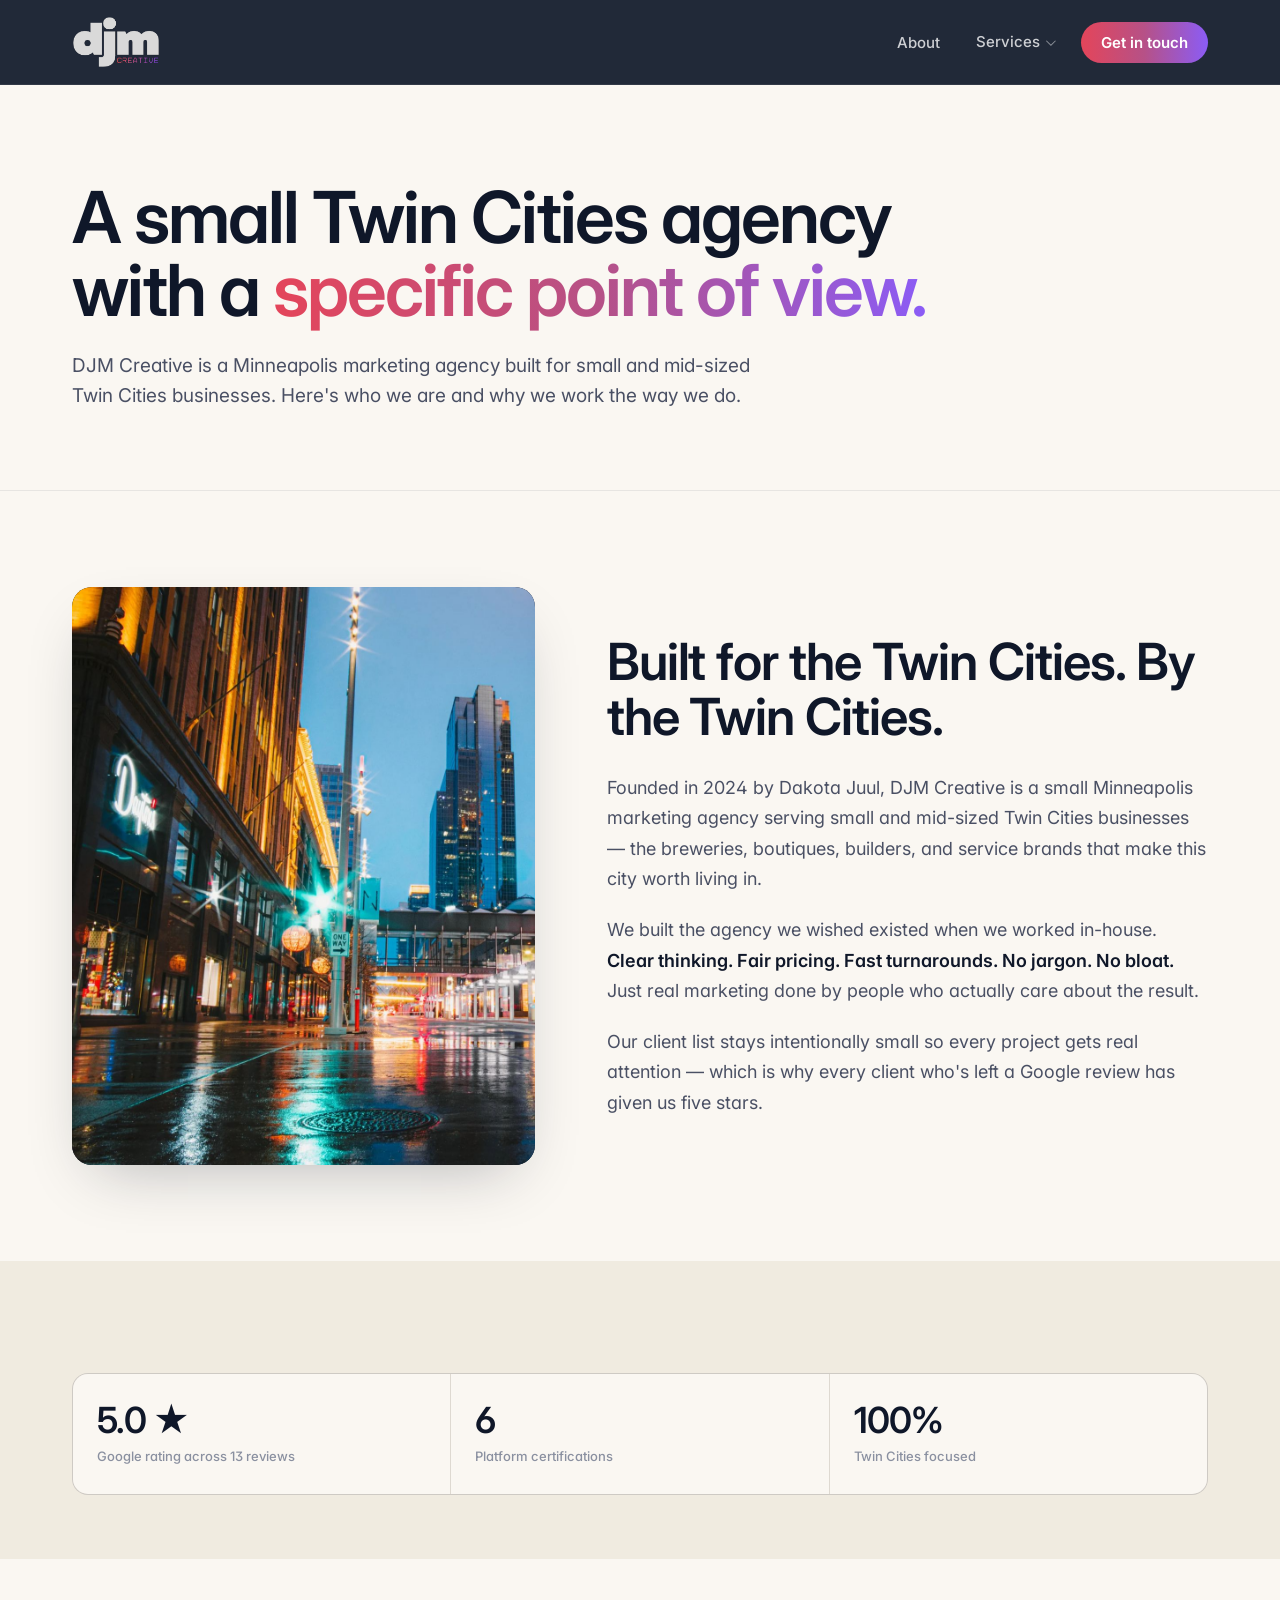
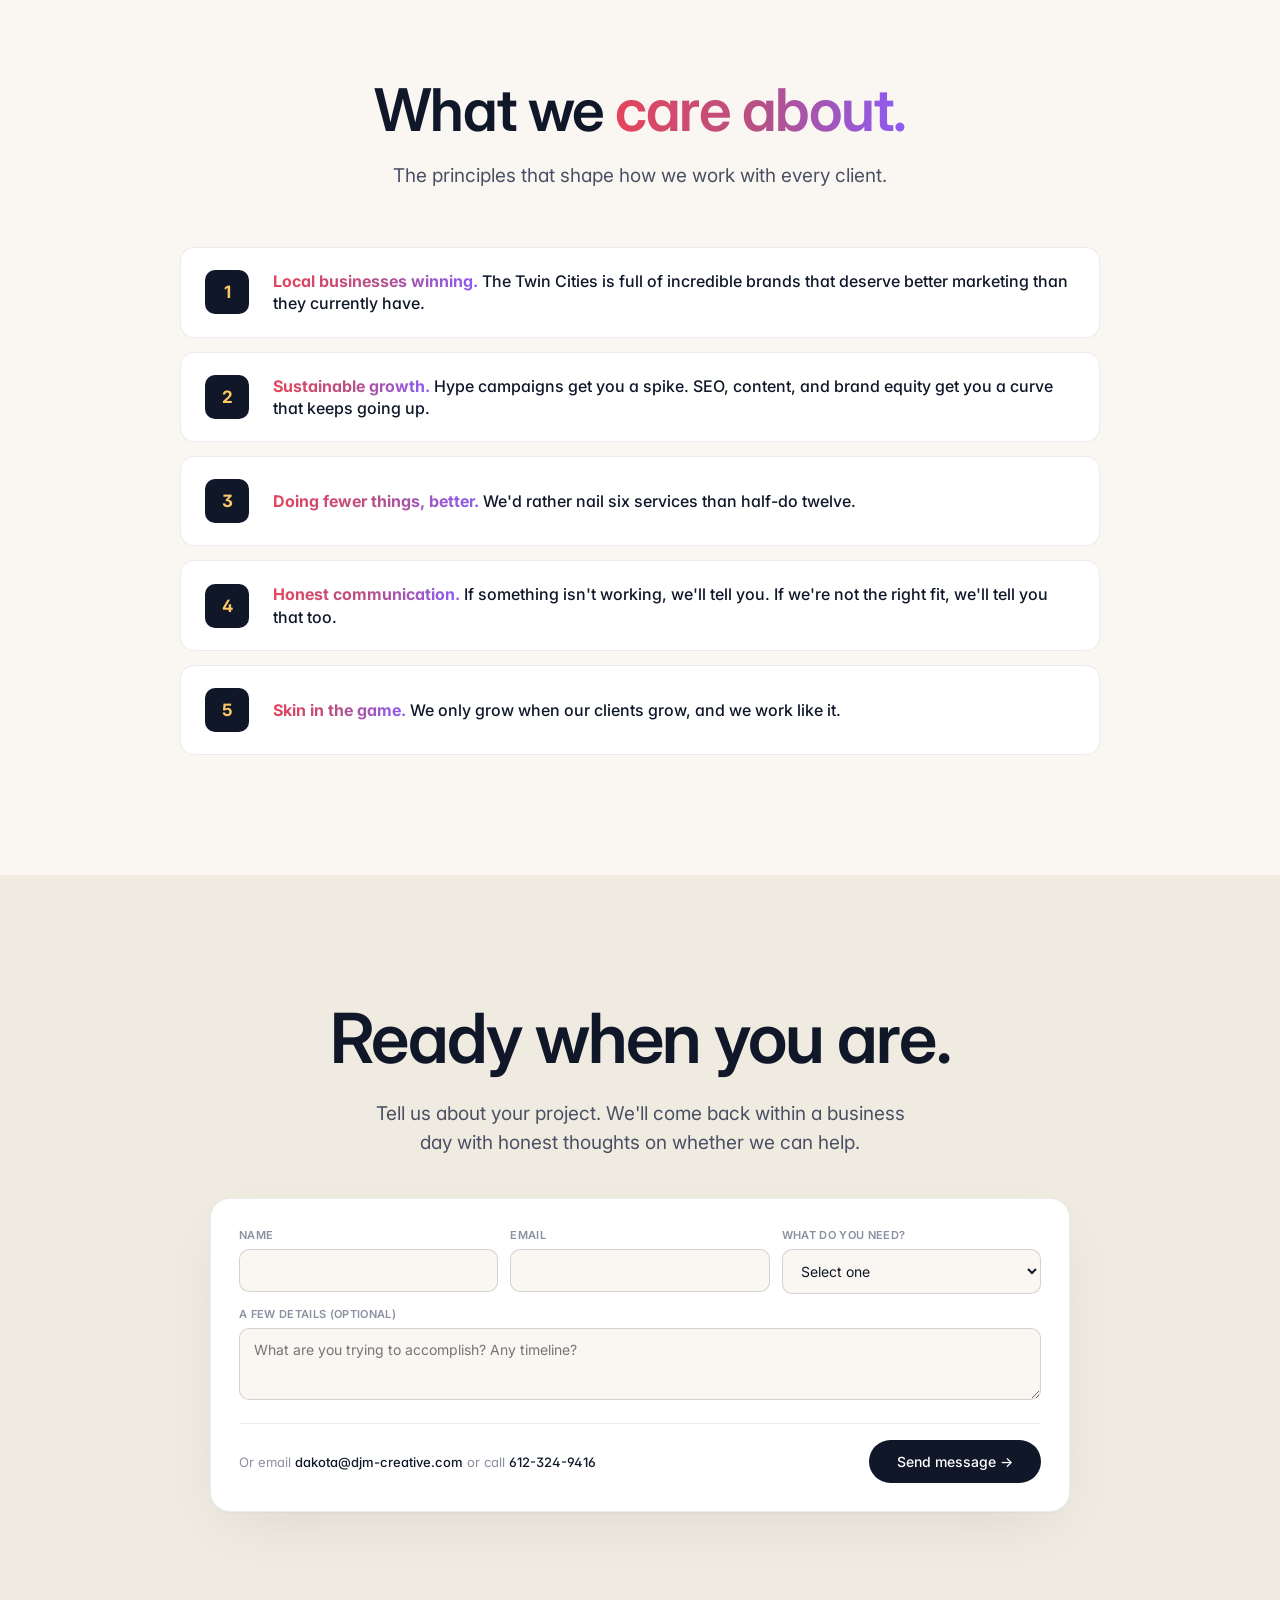
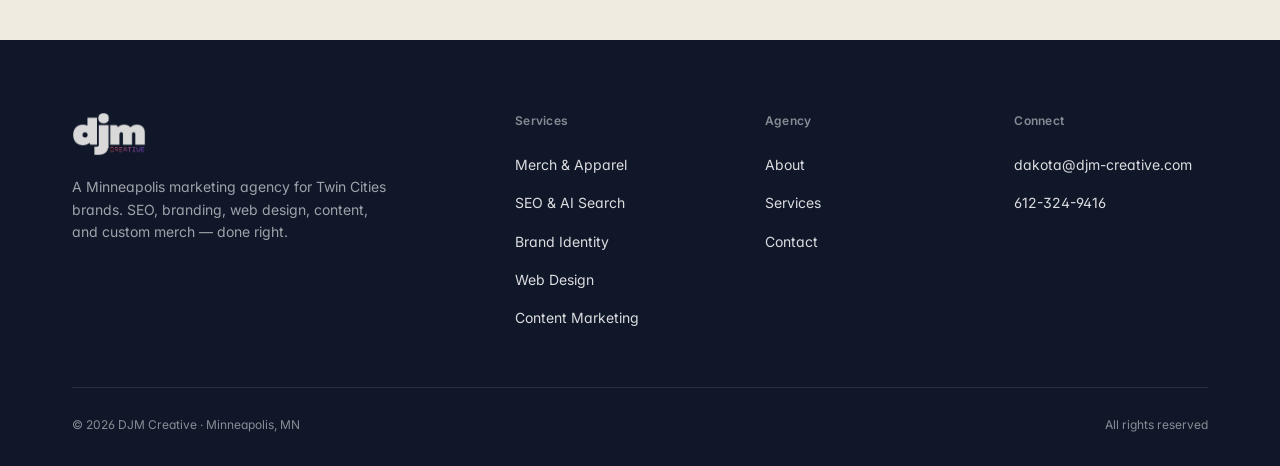
==== commit f69056af: "Add files via upload" ====
--- a/about/index.html
+++ b/about/index.html
@@ -3,9 +3,9 @@
 <head>
   <meta charset="UTF-8">
   <meta name="viewport" content="width=device-width, initial-scale=1.0">
-  <title>About DJM Creative | Minneapolis Marketing Agency Founded by Dakota</title>
-  <meta name="description" content="Meet Dakota, founder of DJM Creative — a Minneapolis marketing agency built on a decade of hands-on experience across SEO, branding, design, and digital marketing for Twin Cities brands.">
-  <meta name="keywords" content="about DJM Creative, Dakota Minneapolis marketing, Twin Cities marketing agency owner, who is DJM Creative">
+  <title>About DJM Creative | Minneapolis Marketing Agency</title>
+  <meta name="description" content="DJM Creative is a Minneapolis marketing agency serving small and mid-sized Twin Cities businesses. 5-star rated, Google and HubSpot certified. Meet the team.">
+  <meta name="keywords" content="about DJM Creative, Minneapolis marketing agency, Twin Cities agency, who we are">
   <meta name="author" content="DJM Creative">
   <link rel="canonical" href="https://djm-creative.com/about/">
 
@@ -16,15 +16,15 @@
 
   <meta property="og:type" content="website">
   <meta property="og:url" content="https://djm-creative.com/about/">
-  <meta property="og:title" content="About DJM Creative | Minneapolis Marketing Agency Founded by Dakota">
-  <meta property="og:description" content="Meet Dakota, founder of DJM Creative — a Minneapolis marketing agency built on a decade of hands-on experience across SEO, branding, design, and digital marketing for Twin Cities brands.">
+  <meta property="og:title" content="About DJM Creative | Minneapolis Marketing Agency">
+  <meta property="og:description" content="A small Twin Cities marketing agency with a specific point of view. Here's what we're about.">
   <meta property="og:site_name" content="DJM Creative">
   <meta property="og:locale" content="en_US">
   <meta property="og:image" content="https://djm-creative.com/assets/logo-light.png">
 
   <meta name="twitter:card" content="summary_large_image">
-  <meta name="twitter:title" content="About DJM Creative | Minneapolis Marketing Agency Founded by Dakota">
-  <meta name="twitter:description" content="Meet Dakota, founder of DJM Creative — a Minneapolis marketing agency built on a decade of hands-on experience across SEO, branding, design, and digital marketing for Twin Cities brands.">
+  <meta name="twitter:title" content="About DJM Creative | Minneapolis Marketing Agency">
+  <meta name="twitter:description" content="A small Twin Cities marketing agency with a specific point of view.">
 
   <meta name="robots" content="index, follow, max-image-preview:large">
   <meta name="theme-color" content="#0f1729">
@@ -44,12 +44,14 @@
     "name": "About DJM Creative",
     "url": "https://djm-creative.com/about/",
     "mainEntity": {
-      "@type": "Person",
-      "name": "Dakota",
-      "jobTitle": "Founder",
-      "worksFor": {
-        "@type": "Organization",
-        "name": "DJM Creative"
+      "@type": "Organization",
+      "name": "DJM Creative",
+      "founder": { "@type": "Person", "name": "Dakota Juul" },
+      "address": {
+        "@type": "PostalAddress",
+        "addressLocality": "Minneapolis",
+        "addressRegion": "MN",
+        "addressCountry": "US"
       }
     }
   }
@@ -65,102 +67,177 @@
         <ul class="nav-links">
           <li><a href="../about/index.html">About</a></li>
           <li class="nav-dropdown">
-            <a href="../#services" tabindex="0">Services</a>
+            <a href="../index.html#services" tabindex="0">Services</a>
             <ul class="nav-dropdown-menu">
               <li><a href="../services/merch-apparel/index.html">
                 <span class="nav-dropdown-item-title">Merch &amp; Apparel</span>
-                <span class="nav-dropdown-item-desc">Design · Source · Produce</span>
+                <span class="nav-dropdown-item-desc">Design &middot; Source &middot; Produce</span>
               </a></li>
               <li><a href="../services/seo/index.html">
                 <span class="nav-dropdown-item-title">SEO &amp; AI Search</span>
-                <span class="nav-dropdown-item-desc">Google · ChatGPT · Perplexity</span>
+                <span class="nav-dropdown-item-desc">Google &middot; ChatGPT &middot; Perplexity</span>
               </a></li>
               <li><a href="../services/brand-identity/index.html">
                 <span class="nav-dropdown-item-title">Brand Identity</span>
-                <span class="nav-dropdown-item-desc">Logo · System · Strategy</span>
+                <span class="nav-dropdown-item-desc">Logo &middot; System &middot; Strategy</span>
               </a></li>
               <li><a href="../services/web-design/index.html">
                 <span class="nav-dropdown-item-title">Web Design</span>
-                <span class="nav-dropdown-item-desc">Custom · Fast · SEO-ready</span>
+                <span class="nav-dropdown-item-desc">Custom &middot; Fast &middot; SEO-ready</span>
               </a></li>
               <li><a href="../services/content-marketing/index.html">
                 <span class="nav-dropdown-item-title">Content Marketing</span>
-                <span class="nav-dropdown-item-desc">Blog · Copy · Email</span>
+                <span class="nav-dropdown-item-desc">Blog &middot; Copy &middot; Email</span>
               </a></li>
             </ul>
           </li>
-          <li class="cta-li"><a href="mailto:dakota@djm-creative.com" class="nav-cta">Get in touch</a></li>
+          <li class="cta-li"><a href="#contact" class="nav-cta">Get in touch</a></li>
         </ul>
       </nav>
     </div>
   </header>
 
   <main>
+
+    <!-- HERO -->
     <section class="page-hero">
       <div class="container">
-        <div class="page-hero-tag">
-          <span class="dot"></span>
-          <span>About — Meet Dakota</span>
-        </div>
-        <h1 class="page-title">A Twin Cities marketer who's worked every side of the table.</h1>
+        <h1 class="page-title">A small Twin Cities agency with a <span class="grad">specific point of view.</span></h1>
         <p class="page-lede">
-          DJM Creative is a one-person agency built on a decade of cross-functional marketing experience —
-          from designing and supplying clothing to running SEO and AI search strategy for established brands.
+          DJM Creative is a Minneapolis marketing agency built for small and mid-sized Twin Cities businesses.
+          Here's who we are and why we work the way we do.
         </p>
       </div>
     </section>
 
-    <section class="article">
-      <div class="container">
-        <div class="bio-grid">
-          <div class="bio-portrait">
-            <img src="../assets/dakota.jpg" alt="Dakota, founder of DJM Creative">
-          </div>
-          <div class="article-body">
-            <h2>Hey, I'm <span>Dakota</span>.</h2>
+    <!-- STORY -->
+    <section class="about-story">
+      <div class="container">
+        <div class="about-story__grid">
+          <div class="about-story__photo">
+            <img src="../assets/mpls-street.jpg" alt="Downtown Minneapolis at night">
+          </div>
+          <div class="about-story__body">
+            <h2>Built for the Twin Cities. By the Twin Cities.</h2>
             <p>
-              I started DJM Creative because I kept watching small Twin Cities businesses get stuck between
-              two bad options: hire a big agency that treats them like an afterthought, or settle for
-              generic templates and freelancers who disappear mid-project.
+              Founded in 2024 by Dakota Juul, DJM Creative is a small Minneapolis marketing agency
+              serving small and mid-sized Twin Cities businesses &mdash; the breweries, boutiques,
+              builders, and service brands that make this city worth living in.
             </p>
             <p>
-              My background is hands-on. I've designed and supplied clothing lines, run digital marketing
-              for product brands, and most recently been deep in the world of SEO and AI search optimization —
-              the new frontier where ranking in ChatGPT, Perplexity, and Gemini matters as much as ranking in Google.
-            </p>
-            <h2>What that means for you.</h2>
-            <p>
-              When you hire DJM Creative, you're not getting a junior account manager and a slide deck.
-              You're getting someone who actually does the work, understands how it all fits together,
-              and has skin in the game when it comes to your results.
+              We built the agency we wished existed when we worked in-house.
+              <strong>Clear thinking. Fair pricing. Fast turnarounds. No jargon. No bloat.</strong>
+              Just real marketing done by people who actually care about the result.
             </p>
             <p>
-              I keep my client list intentionally small so every project gets real attention. No bloat,
-              no jargon, no "we'll loop in our team" emails. Just clear thinking, sharp execution,
-              and honest communication.
+              Our client list stays intentionally small so every project gets real attention &mdash;
+              which is why every client who's left a Google review has given us five stars.
             </p>
-            <h2>What I care about.</h2>
-            <ul>
-              <li><strong>Local businesses winning.</strong> The Twin Cities is full of incredible brands that deserve better marketing than they currently have.</li>
-              <li><strong>Sustainable growth.</strong> Hype campaigns get you a spike. SEO, content, and brand equity get you a curve that keeps going up.</li>
-              <li><strong>Doing fewer things, better.</strong> I'd rather nail four services than half-do twelve.</li>
-              <li><strong>Honest communication.</strong> If something isn't working, I'll tell you. If I don't think I'm the right fit, I'll tell you that too.</li>
-            </ul>
-            <h2>Outside of work.</h2>
-            <p>
-              I live in the Twin Cities, spend time on creative projects (current obsession: bardcore covers),
-              and care way more about the local food scene than is probably reasonable. If you're a Twin Cities
-              business owner who wants a marketing partner that actually picks up the phone, let's talk.
-            </p>
-            <p style="margin-top: 32px;">
-              <a href="mailto:dakota@djm-creative.com" class="btn btn-primary" style="display:inline-flex;">
-                Get in touch <span class="arrow">→</span>
-              </a>
-            </p>
-          </div>
-        </div>
-      </div>
-    </section>
+          </div>
+        </div>
+      </div>
+    </section>
+
+    <!-- STATS BAND (tan) -->
+    <section class="about-stats-section">
+      <div class="container">
+        <div class="stats">
+          <div class="stat">
+            <div class="stat-num">5.0 &#9733;</div>
+            <div class="stat-label">Google rating across 13 reviews</div>
+          </div>
+          <div class="stat">
+            <div class="stat-num">6</div>
+            <div class="stat-label">Platform certifications</div>
+          </div>
+          <div class="stat">
+            <div class="stat-num">100%</div>
+            <div class="stat-label">Twin Cities focused</div>
+          </div>
+        </div>
+      </div>
+    </section>
+
+    <!-- VALUES -->
+    <section class="about-values">
+      <div class="container">
+        <div class="section-head">
+          <h2 class="section-title">What we <span class="grad">care about.</span></h2>
+          <p class="lead">The principles that shape how we work with every client.</p>
+        </div>
+
+        <ol class="why-list">
+          <li class="why-item">
+            <div class="why-num">1</div>
+            <div class="why-text"><span class="highlight">Local businesses winning.</span> The Twin Cities is full of incredible brands that deserve better marketing than they currently have.</div>
+          </li>
+          <li class="why-item">
+            <div class="why-num">2</div>
+            <div class="why-text"><span class="highlight">Sustainable growth.</span> Hype campaigns get you a spike. SEO, content, and brand equity get you a curve that keeps going up.</div>
+          </li>
+          <li class="why-item">
+            <div class="why-num">3</div>
+            <div class="why-text"><span class="highlight">Doing fewer things, better.</span> We'd rather nail six services than half-do twelve.</div>
+          </li>
+          <li class="why-item">
+            <div class="why-num">4</div>
+            <div class="why-text"><span class="highlight">Honest communication.</span> If something isn't working, we'll tell you. If we're not the right fit, we'll tell you that too.</div>
+          </li>
+          <li class="why-item">
+            <div class="why-num">5</div>
+            <div class="why-text"><span class="highlight">Skin in the game.</span> We only grow when our clients grow, and we work like it.</div>
+          </li>
+        </ol>
+      </div>
+    </section>
+
+    <!-- CTA FORM -->
+    <section id="contact" class="cta-section">
+      <div class="container">
+        <h2>Ready when you are.</h2>
+        <p class="lead">Tell us about your project. We'll come back within a business day with honest thoughts on whether we can help.</p>
+
+        <form class="cta-form" action="https://formspree.io/f/mdeedbdq" method="POST">
+          <input type="hidden" name="_subject" value="New project inquiry (About)">
+          <input type="hidden" name="form_source" value="about_page">
+          <div class="cta-form__row">
+            <div class="field">
+              <label for="cta-name">Name</label>
+              <input type="text" id="cta-name" name="name" required>
+            </div>
+            <div class="field">
+              <label for="cta-email">Email</label>
+              <input type="email" id="cta-email" name="email" required>
+            </div>
+            <div class="field">
+              <label for="cta-need">What do you need?</label>
+              <select id="cta-need" name="need" required>
+                <option value="">Select one</option>
+                <option>Custom merch &amp; apparel</option>
+                <option>SEO &amp; AI search</option>
+                <option>Brand identity</option>
+                <option>Web design</option>
+                <option>Content marketing</option>
+                <option>Paid media</option>
+                <option>Multiple services</option>
+                <option>Not sure yet</option>
+              </select>
+            </div>
+          </div>
+          <div class="field">
+            <label for="cta-message">A few details (optional)</label>
+            <textarea id="cta-message" name="message" placeholder="What are you trying to accomplish? Any timeline?"></textarea>
+          </div>
+          <div class="cta-form__submit-row">
+            <div class="cta-form__note">
+              Or email <a href="mailto:dakota@djm-creative.com">dakota@djm-creative.com</a> or call <a href="tel:+16123249416">612-324-9416</a>
+            </div>
+            <button type="submit" class="cta-form__submit">Send message &rarr;</button>
+          </div>
+        </form>
+      </div>
+    </section>
+
   </main>
 
   <footer>
@@ -184,7 +261,7 @@
           <h4>Agency</h4>
           <ul>
             <li><a href="../about/index.html">About</a></li>
-            <li><a href="../#services">Services</a></li>
+            <li><a href="../index.html#services">Services</a></li>
             <li><a href="mailto:dakota@djm-creative.com">Contact</a></li>
           </ul>
         </div>
--- a/assets/styles.css
+++ b/assets/styles.css
@@ -967,3 +967,411 @@
   .cta-form__note { text-align: center; }
   .cta-form__submit { width: 100%; }
 }
+
+/* ============================================================
+   SUBPAGE REDESIGN — About & Service pages
+   Match homepage branding and section patterns
+   ============================================================ */
+
+/* Polished page hero */
+.page-hero {
+  padding: 96px 0 80px;
+  background: var(--bg);
+  border-bottom: 1px solid var(--line);
+}
+h1.page-title {
+  font-size: clamp(42px, 5.6vw, 72px);
+  line-height: 1.02;
+  letter-spacing: -0.028em;
+  font-weight: 600;
+  color: var(--ink);
+  margin-bottom: 24px;
+  max-width: 980px;
+  text-wrap: balance;
+}
+h1.page-title .grad,
+h1.page-title span[style*="gradient"] {
+  background: var(--gradient);
+  -webkit-background-clip: text;
+  background-clip: text;
+  -webkit-text-fill-color: transparent;
+  color: transparent;
+}
+.page-lede {
+  font-size: 19px;
+  line-height: 1.55;
+  color: var(--ink-2);
+  max-width: 700px;
+}
+.page-hero-tag {
+  display: inline-flex;
+  align-items: center;
+  gap: 10px;
+  padding: 7px 14px 7px 10px;
+  background: var(--bg-card);
+  border: 1px solid var(--line);
+  border-radius: 100px;
+  font-size: 13px;
+  font-weight: 500;
+  color: var(--ink-2);
+  margin-bottom: 28px;
+}
+.page-hero-tag .dot {
+  width: 7px; height: 7px;
+  border-radius: 50%;
+  background: var(--accent);
+  box-shadow: 0 0 0 4px rgba(228,69,90,0.14);
+}
+
+/* ===== ABOUT PAGE SECTIONS ===== */
+
+/* Story block (photo + copy) */
+.about-story { padding: 96px 0; }
+.about-story__grid {
+  display: grid;
+  grid-template-columns: 1fr 1.3fr;
+  gap: 72px;
+  align-items: center;
+}
+.about-story__photo {
+  aspect-ratio: 4/5;
+  border-radius: 20px;
+  overflow: hidden;
+  background: var(--bg-dark);
+  box-shadow: 0 24px 60px -24px rgba(15,23,41,0.3);
+}
+.about-story__photo img {
+  width: 100%; height: 100%;
+  object-fit: cover;
+  display: block;
+}
+.about-story__body h2 {
+  font-size: clamp(32px, 4vw, 52px);
+  font-weight: 600;
+  letter-spacing: -0.02em;
+  line-height: 1.08;
+  color: var(--ink);
+  margin-bottom: 28px;
+}
+.about-story__body p {
+  font-size: 18px;
+  line-height: 1.7;
+  color: var(--ink-2);
+  margin-bottom: 20px;
+}
+.about-story__body p:last-child { margin-bottom: 0; }
+.about-story__body strong { color: var(--ink); font-weight: 600; }
+
+/* Stats band (tan) */
+.about-stats-section {
+  padding: 64px 0;
+  background: var(--bg-alt);
+}
+
+/* Values section (cream, centered head, why-list cards) */
+.about-values { padding: 120px 0; }
+.about-values .section-head {
+  text-align: center;
+  margin: 0 auto 56px;
+  max-width: 760px;
+}
+.about-values .section-head .section-title { max-width: 100%; margin: 0 auto; }
+.about-values .section-head .lead { margin: 20px auto 0; font-size: 19px; }
+.about-values .why-list {
+  max-width: 920px;
+  margin: 0 auto;
+  list-style: none;
+  padding: 0;
+}
+
+/* Founder's note (navy bg) */
+.founder-note {
+  padding: 120px 0;
+  background: var(--bg-dark);
+  color: #ffffff;
+}
+.founder-note__grid {
+  display: grid;
+  grid-template-columns: 1fr 1.6fr;
+  gap: 72px;
+  align-items: center;
+  max-width: 1040px;
+  margin: 0 auto;
+}
+.founder-note__photo {
+  aspect-ratio: 1/1;
+  border-radius: 20px;
+  overflow: hidden;
+  box-shadow: 0 24px 60px -24px rgba(0,0,0,0.5);
+}
+.founder-note__photo img {
+  width: 100%; height: 100%;
+  object-fit: cover;
+  display: block;
+}
+.founder-note__body h2 {
+  font-size: clamp(30px, 3.8vw, 44px);
+  font-weight: 600;
+  color: #ffffff;
+  letter-spacing: -0.02em;
+  margin-bottom: 24px;
+  line-height: 1.1;
+}
+.founder-note__body h2 .grad {
+  background: var(--gradient);
+  -webkit-background-clip: text;
+  background-clip: text;
+  -webkit-text-fill-color: transparent;
+}
+.founder-note__body p {
+  font-size: 17px;
+  line-height: 1.7;
+  color: rgba(255,255,255,0.85);
+  margin-bottom: 18px;
+}
+.founder-note__sig {
+  margin-top: 28px;
+  padding-top: 24px;
+  border-top: 1px solid rgba(255,255,255,0.14);
+  display: flex;
+  align-items: center;
+  gap: 14px;
+}
+.founder-note__sig-avatar {
+  width: 44px; height: 44px;
+  border-radius: 50%;
+  background: var(--gradient);
+  overflow: hidden;
+}
+.founder-note__sig-avatar img { width: 100%; height: 100%; object-fit: cover; }
+.founder-note__sig-text .founder-note__sig-name { font-weight: 600; color: #fff; font-size: 15px; }
+.founder-note__sig-text .founder-note__sig-role { font-size: 13px; color: rgba(255,255,255,0.6); margin-top: 2px; }
+
+/* ===== SERVICE PAGE SECTIONS ===== */
+
+.svc-hero-icon {
+  width: 68px; height: 68px;
+  background: var(--bg-dark);
+  color: #ffffff;
+  border-radius: 16px;
+  display: flex; align-items: center; justify-content: center;
+  margin-bottom: 32px;
+}
+.svc-hero-icon svg { width: 30px; height: 30px; }
+
+/* Overview (two-col headline + body) */
+.svc-overview { padding: 112px 0; }
+.svc-overview__grid {
+  display: grid;
+  grid-template-columns: 1fr 1.25fr;
+  gap: 72px;
+  align-items: start;
+}
+.svc-overview h2 {
+  font-size: clamp(32px, 4.2vw, 52px);
+  font-weight: 600;
+  letter-spacing: -0.02em;
+  line-height: 1.08;
+  color: var(--ink);
+}
+.svc-overview h2 .grad,
+.svc-overview__grid h2 span[style*="gradient"] {
+  background: var(--gradient);
+  -webkit-background-clip: text; background-clip: text;
+  -webkit-text-fill-color: transparent;
+}
+.svc-overview__body p {
+  font-size: 18px;
+  line-height: 1.7;
+  color: var(--ink-2);
+  margin-bottom: 20px;
+}
+.svc-overview__body p em {
+  font-style: italic;
+  color: var(--ink);
+  font-weight: 500;
+}
+.svc-overview__body blockquote {
+  margin: 32px 0 0;
+  padding: 24px 28px;
+  border-left: 3px solid var(--accent);
+  background: var(--bg-alt);
+  font-size: 19px;
+  font-weight: 500;
+  line-height: 1.45;
+  color: var(--ink);
+  border-radius: 0 10px 10px 0;
+}
+
+/* Offerings grid (tan bg, service-style cards) */
+.svc-offerings { padding: 120px 0; background: var(--bg-alt); }
+.svc-offerings .section-head { margin-bottom: 56px; max-width: 760px; }
+.svc-offerings__grid {
+  display: grid;
+  grid-template-columns: repeat(3, 1fr);
+  gap: 20px;
+}
+.svc-offering-card {
+  background: var(--bg-card);
+  border: 1px solid var(--line);
+  border-radius: 16px;
+  padding: 28px;
+  display: flex;
+  flex-direction: column;
+  gap: 14px;
+  transition: transform .25s, box-shadow .25s, border-color .25s;
+}
+.svc-offering-card:hover {
+  transform: translateY(-3px);
+  box-shadow: 0 16px 36px -16px rgba(23,21,23,0.1);
+  border-color: var(--line-2);
+}
+.svc-offering-card__icon {
+  width: 44px; height: 44px;
+  background: var(--bg-dark);
+  color: #ffffff;
+  border-radius: 10px;
+  display: flex; align-items: center; justify-content: center;
+}
+.svc-offering-card__icon svg { width: 20px; height: 20px; }
+.svc-offering-card h4 {
+  font-size: 17px;
+  font-weight: 600;
+  color: var(--ink);
+  letter-spacing: -0.01em;
+  margin: 0;
+}
+.svc-offering-card p {
+  font-size: 14px;
+  line-height: 1.55;
+  color: var(--ink-2);
+  margin: 0;
+  flex: 1;
+}
+
+/* Audience (who it's for, cream bg, list) */
+.svc-audience { padding: 112px 0; }
+.svc-audience__grid {
+  display: grid;
+  grid-template-columns: 1fr 1.4fr;
+  gap: 72px;
+  align-items: start;
+}
+.svc-audience h2 {
+  font-size: clamp(32px, 4vw, 52px);
+  font-weight: 600;
+  letter-spacing: -0.02em;
+  line-height: 1.08;
+  color: var(--ink);
+}
+.svc-audience__lead {
+  font-size: 17px;
+  line-height: 1.6;
+  color: var(--ink-2);
+  margin-top: 24px;
+  max-width: 440px;
+}
+.svc-audience__list {
+  list-style: none;
+  padding: 0;
+  margin: 0;
+}
+.svc-audience__item {
+  padding: 22px 0;
+  border-top: 1px solid var(--line);
+  display: grid;
+  grid-template-columns: 220px 1fr;
+  gap: 32px;
+  align-items: baseline;
+}
+.svc-audience__item:last-child { border-bottom: 1px solid var(--line); }
+.svc-audience__item-label {
+  font-size: 16px;
+  font-weight: 600;
+  color: var(--ink);
+  letter-spacing: -0.01em;
+}
+.svc-audience__item-desc {
+  font-size: 15px;
+  line-height: 1.6;
+  color: var(--ink-2);
+}
+
+/* Process (tan bg, numbered list reusing .why-list pattern) */
+.svc-process {
+  padding: 120px 0;
+  background: var(--bg-alt);
+}
+.svc-process .section-head {
+  text-align: center;
+  margin: 0 auto 56px;
+  max-width: 820px;
+}
+.svc-process .section-head .section-title { max-width: 100%; margin: 0 auto; }
+.svc-process .section-head .lead { margin: 20px auto 0; font-size: 19px; }
+.svc-process__list {
+  max-width: 920px;
+  margin: 0 auto;
+  list-style: none;
+  padding: 0;
+  display: flex;
+  flex-direction: column;
+  gap: 14px;
+}
+
+/* Related review (navy card) */
+.svc-review { padding: 112px 0; }
+.svc-review__card {
+  max-width: 940px;
+  margin: 0 auto;
+  background: var(--bg-dark);
+  color: #ffffff;
+  border-radius: 20px;
+  padding: 56px;
+}
+.svc-review__stars {
+  color: #ffc766;
+  letter-spacing: 1px;
+  font-size: 14px;
+  margin-bottom: 24px;
+}
+.svc-review__quote {
+  font-size: clamp(22px, 2.6vw, 30px);
+  line-height: 1.35;
+  letter-spacing: -0.015em;
+  color: #ffffff;
+  font-weight: 500;
+  margin-bottom: 32px;
+}
+.svc-review__who {
+  display: flex;
+  align-items: center;
+  gap: 14px;
+  padding-top: 24px;
+  border-top: 1px solid rgba(255,255,255,0.14);
+}
+.svc-review__avatar {
+  width: 44px; height: 44px;
+  border-radius: 50%;
+  background: var(--gradient);
+  color: #ffffff;
+  display: flex; align-items: center; justify-content: center;
+  font-weight: 600; font-size: 14px;
+}
+.svc-review__name { font-weight: 600; color: #ffffff; font-size: 15px; }
+.svc-review__meta { font-size: 13px; color: rgba(255,255,255,0.6); margin-top: 2px; }
+
+/* Additional responsive for subpages */
+@media (max-width: 980px) {
+  .about-story__grid { grid-template-columns: 1fr; gap: 40px; }
+  .founder-note__grid { grid-template-columns: 1fr; gap: 32px; }
+  .svc-overview__grid { grid-template-columns: 1fr; gap: 32px; }
+  .svc-offerings__grid { grid-template-columns: 1fr; gap: 16px; }
+  .svc-audience__grid { grid-template-columns: 1fr; gap: 32px; }
+  .svc-audience__item { grid-template-columns: 1fr; gap: 8px; }
+  .svc-review__card { padding: 32px; }
+  .svc-overview, .svc-audience, .svc-review { padding: 72px 0; }
+  .svc-offerings, .svc-process { padding: 72px 0; }
+  .about-story, .about-values, .founder-note { padding: 72px 0; }
+  .page-hero { padding: 64px 0 56px; }
+}
